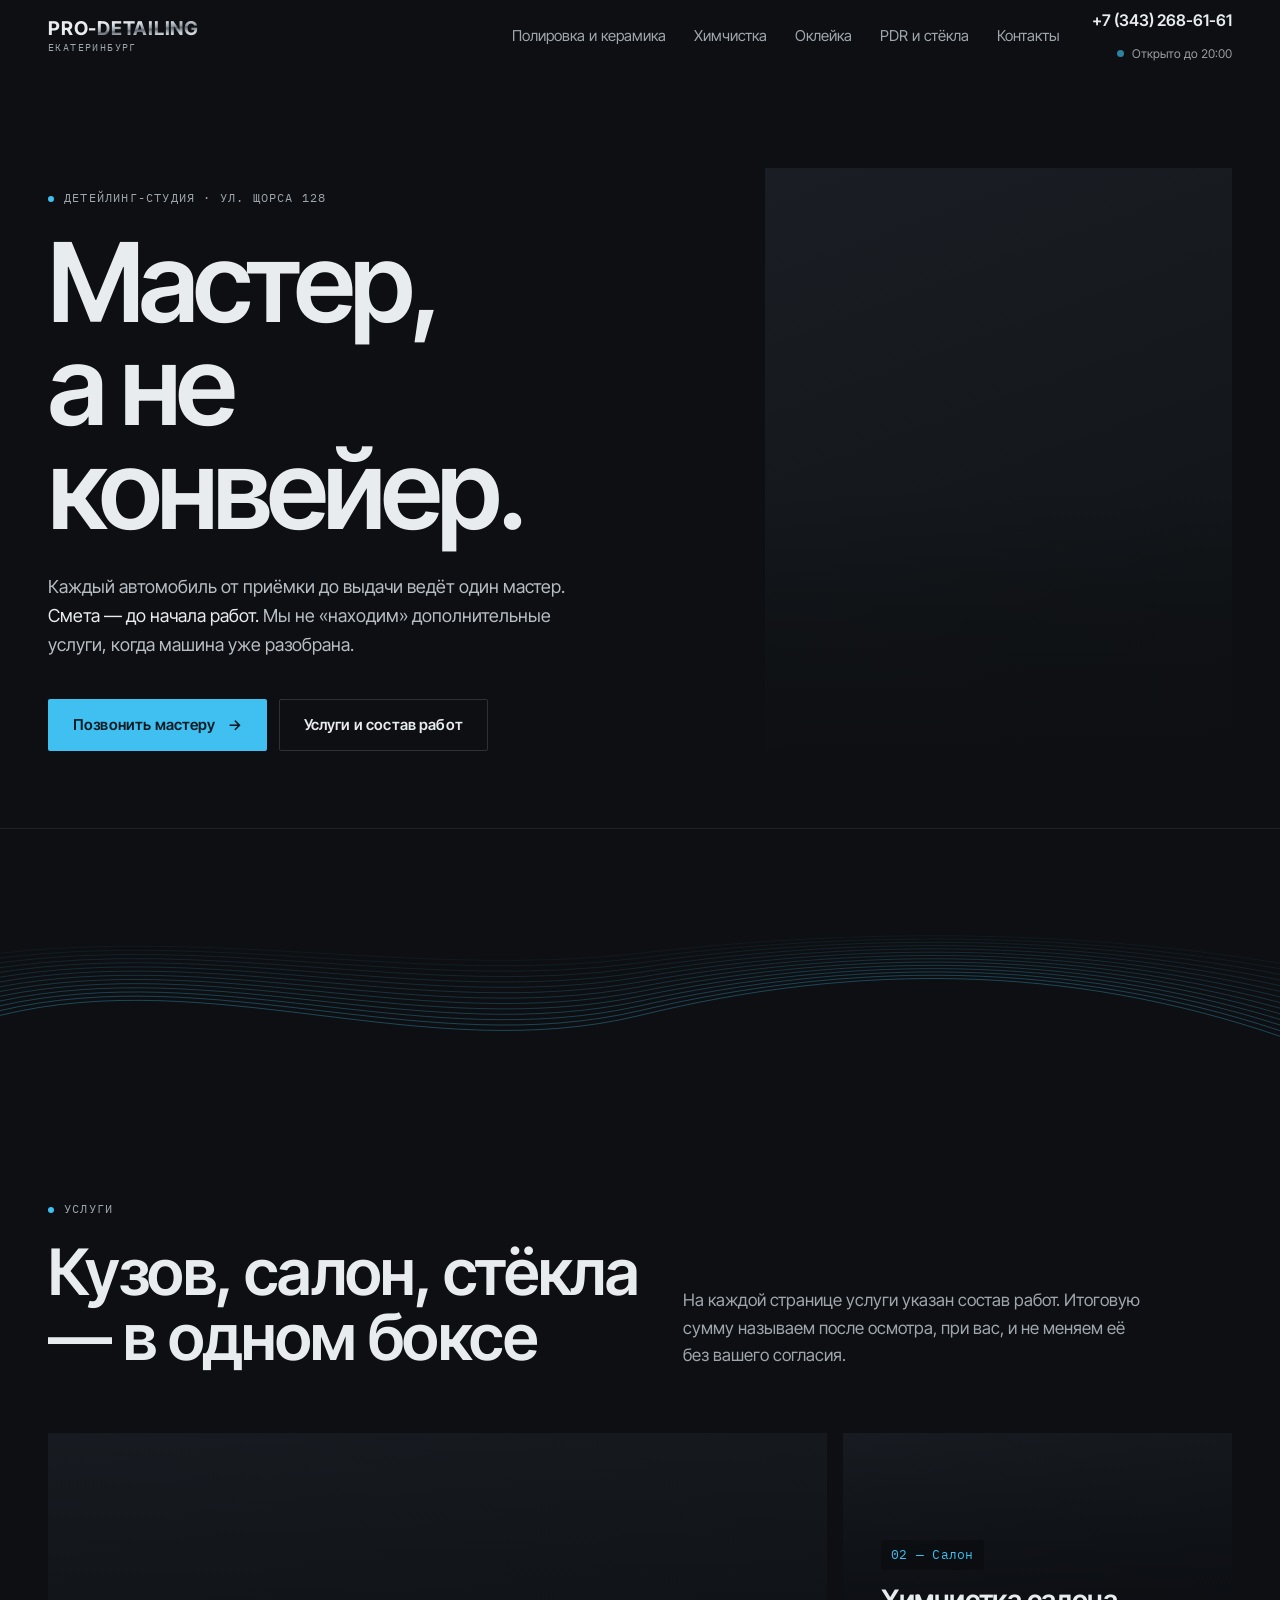
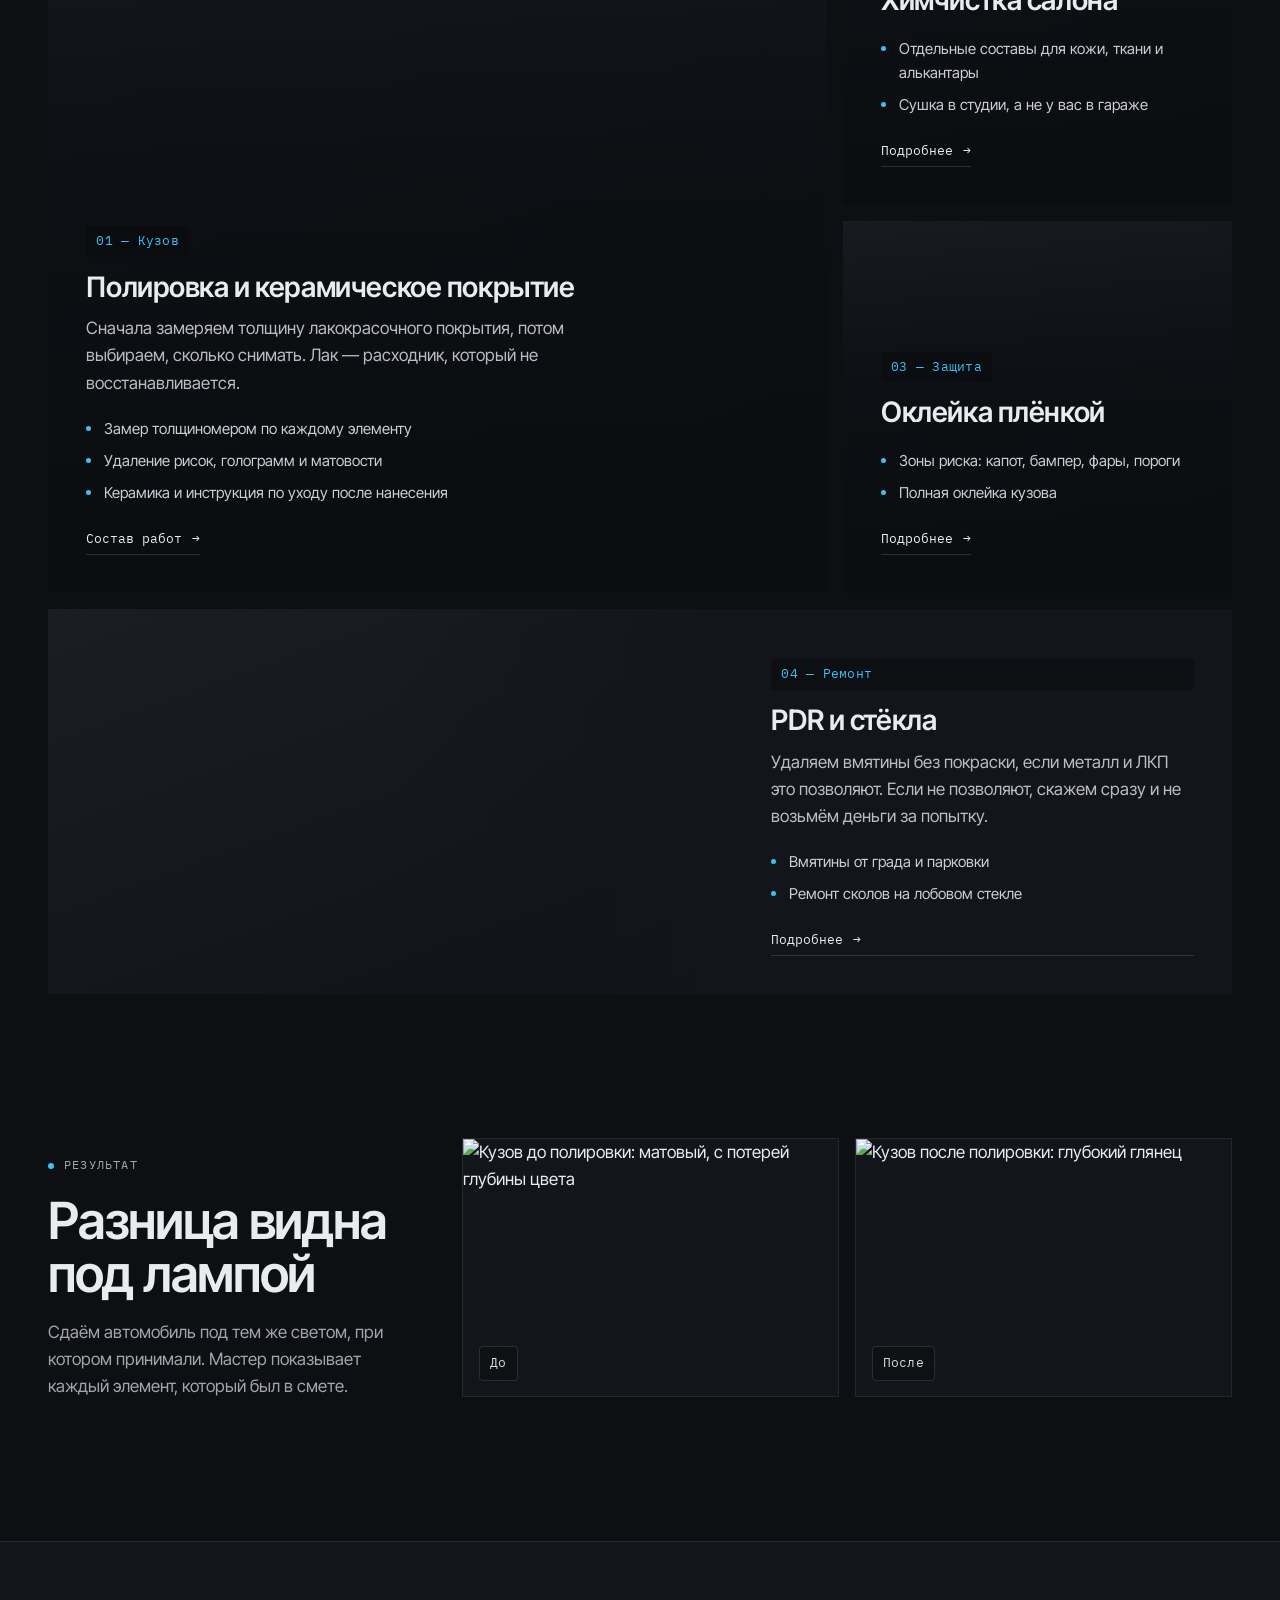
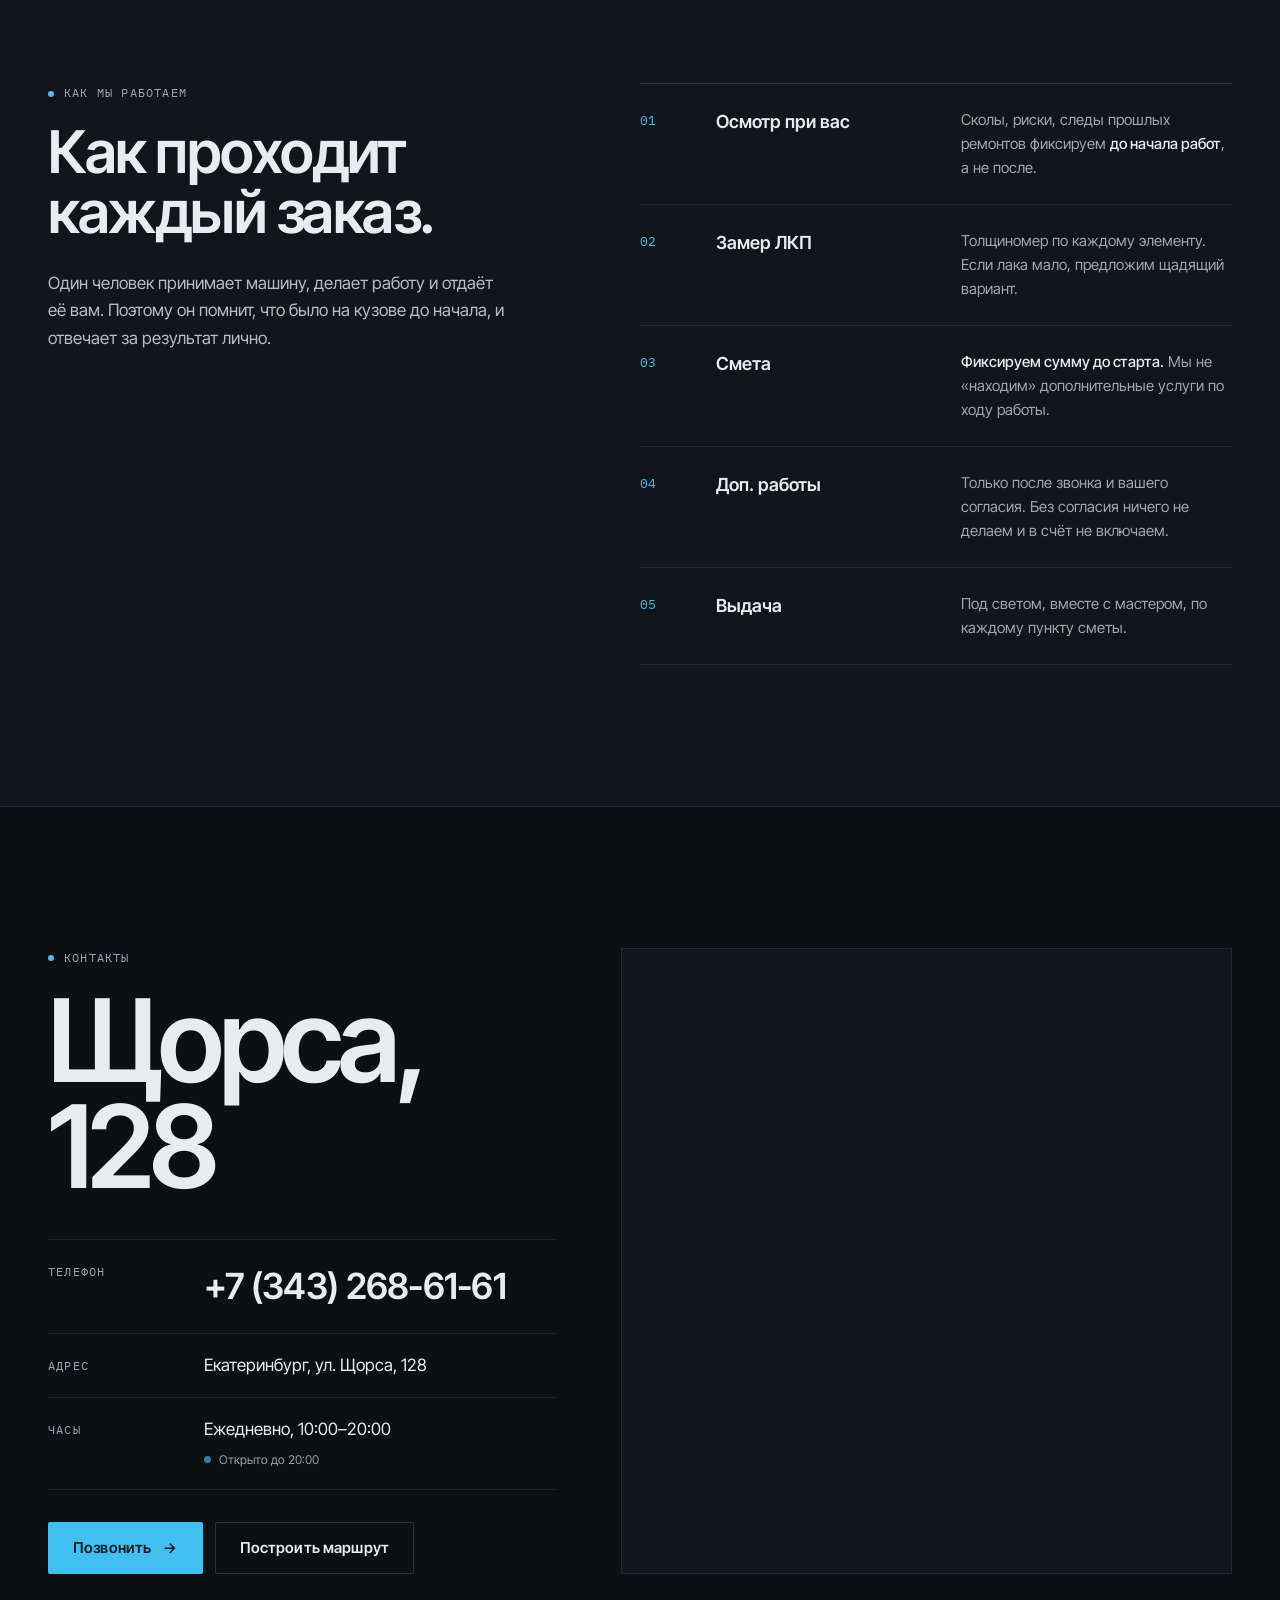
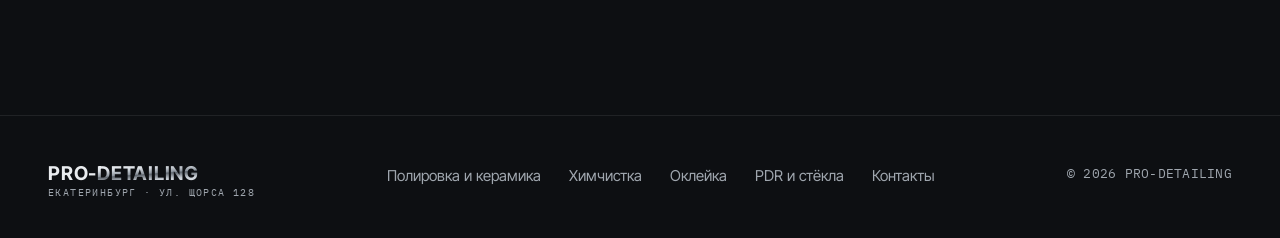
==== index.html @ 11ae268d "UI/UX: hero без дублей, сетка 7/5, читаемость карточек услуг, До/После с отступом, карта в темной те" ====
<!DOCTYPE html>
<html lang="ru">
<head>
<meta charset="UTF-8">
<meta name="viewport" content="width=device-width, initial-scale=1, viewport-fit=cover">
<title>PRO-DETAILING — детейлинг-студия в Екатеринбурге, ул. Щорса 128</title>
<meta name="description" content="Полировка и керамика, химчистка салона, оклейка плёнкой, PDR и ремонт стёкол. Каждый автомобиль ведёт один мастер. Смета до начала работ. Щорса 128, 10:00–20:00 ежедневно.">
<meta name="theme-color" content="#0D0F12">
<meta property="og:type" content="website">
<meta property="og:title" content="PRO-DETAILING — мастер, а не конвейер">
<meta property="og:description" content="Детейлинг-студия в Екатеринбурге. Смета до начала работ, без «найденных» по ходу доп. услуг.">
<meta property="og:image" content="assets/logo.png">
<link rel="icon" href="assets/logo.png">

<link rel="preconnect" href="https://fonts.googleapis.com">
<link rel="preconnect" href="https://fonts.gstatic.com" crossorigin>
<link href="https://fonts.googleapis.com/css2?family=Inter+Tight:wght@400;500;600;700&family=IBM+Plex+Mono:wght@400;500&display=swap" rel="stylesheet">
<link rel="preconnect" href="https://images.unsplash.com">
<link rel="stylesheet" href="assets/style.css">

<script type="application/ld+json">
{
  "@context": "https://schema.org",
  "@type": ["LocalBusiness", "AutoWash"],
  "name": "PRO-DETAILING",
  "description": "Детейлинг-студия: полировка и керамика, химчистка салона, оклейка плёнкой, PDR и ремонт стёкол.",
  "image": "assets/logo.png",
  "telephone": "+73432686161",
  "address": {
    "@type": "PostalAddress",
    "streetAddress": "ул. Щорса, 128",
    "addressLocality": "Екатеринбург",
    "addressCountry": "RU"
  },
  "openingHoursSpecification": [{
    "@type": "OpeningHoursSpecification",
    "dayOfWeek": ["Monday","Tuesday","Wednesday","Thursday","Friday","Saturday","Sunday"],
    "opens": "10:00",
    "closes": "20:00"
  }],
  "hasOfferCatalog": {
    "@type": "OfferCatalog",
    "name": "Услуги",
    "itemListElement": [
      {"@type": "Offer", "itemOffered": {"@type": "Service", "name": "Полировка и керамическое покрытие"}},
      {"@type": "Offer", "itemOffered": {"@type": "Service", "name": "Химчистка салона"}},
      {"@type": "Offer", "itemOffered": {"@type": "Service", "name": "Оклейка защитной плёнкой"}},
      {"@type": "Offer", "itemOffered": {"@type": "Service", "name": "PDR — удаление вмятин без покраски, ремонт стёкол"}}
    ]
  }
}
</script>

<link rel="stylesheet" href="assets/style.css">
</head>
<body>
<a class="skip" href="#main">Перейти к содержанию</a>

<!-- ===== Шапка ===== -->
<header class="header" id="header">
  <div class="wrap">
    <a href="index.html" class="logo" aria-label="PRO-DETAILING, на главную">
      <b>PRO-<span class="chrome">DETAILING</span></b>
      <small>Екатеринбург</small>
    </a>
    <nav class="nav" aria-label="Основная навигация">
      <a href="keramika.html">Полировка и керамика</a>
      <a href="himchistka.html">Химчистка</a>
      <a href="okleyka.html">Оклейка</a>
      <a href="pdr-stekla.html">PDR и стёкла</a>
      <a href="kontakty.html">Контакты</a>
    </nav>
    <div class="header-meta">
      <a class="header-phone" href="tel:+73432686161">+7 (343) 268-61-61</a>
      <span class="status" data-status><span class="dot" aria-hidden="true"></span><span data-status-text>10:00–20:00 ежедневно</span></span>
    </div>
    <button class="burger" id="burger" aria-label="Открыть меню" aria-expanded="false" aria-controls="mnav">
      <span></span><span></span>
    </button>
  </div>
</header>

<nav class="mnav" id="mnav" aria-label="Мобильная навигация">
  <a href="keramika.html">Полировка и керамика</a>
  <a href="himchistka.html">Химчистка салона</a>
  <a href="okleyka.html">Оклейка плёнкой</a>
  <a href="pdr-stekla.html">PDR и стёкла</a>
  <a href="kontakty.html">Контакты</a>
  <p class="mono">ул. Щорса 128 · 10:00–20:00 ежедневно</p>
</nav>

<main id="main">

  <!-- ===== Hero ===== -->
  <section class="hero" aria-labelledby="hero-title">
    <div class="wrap">
      <div class="hero-grid">
        <div>
          <p class="label reveal"><span class="tick"></span>Детейлинг-студия · ул. Щорса 128</p>
          <h1 id="hero-title" class="reveal" style="margin-top:24px">Мастер,<br>а не конвейер.</h1>
          <p class="hero-lead reveal">
            Каждый автомобиль от приёмки до выдачи ведёт один мастер.
            <em>Смета — до начала работ.</em> Мы не «находим» дополнительные услуги, когда машина уже разобрана.
          </p>
          <div class="hero-cta reveal">
            <a class="btn btn-primary" href="tel:+73432686161">Позвонить мастеру <span class="arr" aria-hidden="true">→</span></a>
            <a class="btn btn-ghost" href="#services">Услуги и состав работ</a>
          </div>
        </div>

        <figure class="hero-photo reveal" style="margin:0" data-img>
          <!-- Замените на собственный кадр из бокса: это сильнее любого стока -->
          <img
            src="https://images.unsplash.com/photo-1503376780353-7e6692767b70?auto=format&fit=crop&w=1400&q=80"
            alt="Спортивный автомобиль с глянцевым кузовом в студийном свете"
            width="1400" height="1750" fetchpriority="high">
        </figure>
      </div>
    </div>

    <!-- Линейный силуэт и волна: отсылка к обложке ВК, без свечения -->
    <div class="lineband" id="lineband" aria-hidden="true">
      <svg class="wave" viewBox="0 0 1440 240" preserveAspectRatio="none" id="wave"></svg>
    </div>
  </section>

  <!-- ===== Услуги ===== -->
  <section class="section" id="services" aria-labelledby="services-title">
    <div class="wrap">
      <div class="section-head">
        <div>
          <p class="label reveal"><span class="tick"></span>Услуги</p>
          <h2 id="services-title" class="reveal" style="margin-top:20px">Кузов, салон, стёкла — в одном боксе</h2>
        </div>
        <p class="reveal">На каждой странице услуги указан состав работ. Итоговую сумму называем после осмотра, при вас, и не меняем её без вашего согласия.</p>
      </div>

      <div class="bento">
        <article class="card card-main reveal">
          <div class="media" data-img>
            <img loading="lazy"
              src="https://images.unsplash.com/photo-1607860108855-64acf2078ed9?auto=format&fit=crop&w=1600&q=80"
              alt="Полировка кузова автомобиля машинкой" width="1600" height="1900">
          </div>
          <div class="card-body">
            <p class="num mono">01 — Кузов</p>
            <h3>Полировка и керамическое покрытие</h3>
            <p>Сначала замеряем толщину лакокрасочного покрытия, потом выбираем, сколько снимать. Лак — расходник, который не восстанавливается.</p>
            <ul class="bullets">
              <li>Замер толщиномером по каждому элементу</li>
              <li>Удаление рисок, голограмм и матовости</li>
              <li>Керамика и инструкция по уходу после нанесения</li>
            </ul>
            <span class="more">Состав работ <span aria-hidden="true">→</span></span>
          </div>
          <a class="card-link" href="keramika.html" aria-label="Полировка и керамическое покрытие — подробнее"></a>
        </article>

        <article class="card reveal">
          <div class="media" data-img>
            <img loading="lazy"
              src="https://images.unsplash.com/photo-1489824904134-891ab64532f1?auto=format&fit=crop&w=1000&q=80"
              alt="Салон автомобиля после химчистки" width="1000" height="800">
          </div>
          <div class="card-body">
            <p class="num mono">02 — Салон</p>
            <h3>Химчистка салона</h3>
            <ul class="bullets">
              <li>Отдельные составы для кожи, ткани и алькантары</li>
              <li>Сушка в студии, а не у вас в гараже</li>
            </ul>
            <span class="more">Подробнее <span aria-hidden="true">→</span></span>
          </div>
          <a class="card-link" href="himchistka.html" aria-label="Химчистка салона — подробнее"></a>
        </article>

        <article class="card reveal">
          <div class="media" data-img>
            <img loading="lazy"
              src="https://images.unsplash.com/photo-1542362567-b07e54358753?auto=format&fit=crop&w=1000&q=80"
              alt="Тёмный автомобиль с защитной плёнкой на кузове" width="1000" height="800">
          </div>
          <div class="card-body">
            <p class="num mono">03 — Защита</p>
            <h3>Оклейка плёнкой</h3>
            <ul class="bullets">
              <li>Зоны риска: капот, бампер, фары, пороги</li>
              <li>Полная оклейка кузова</li>
            </ul>
            <span class="more">Подробнее <span aria-hidden="true">→</span></span>
          </div>
          <a class="card-link" href="okleyka.html" aria-label="Оклейка плёнкой — подробнее"></a>
        </article>

        <article class="card card-wide reveal">
          <div class="media" data-img>
            <img loading="lazy"
              src="https://images.unsplash.com/photo-1492144534655-ae79c964c9d7?auto=format&fit=crop&w=1600&q=80"
              alt="Передняя часть автомобиля с лобовым стеклом" width="1600" height="900">
          </div>
          <div class="card-body">
            <p class="num mono">04 — Ремонт</p>
            <h3>PDR и стёкла</h3>
            <p>Удаляем вмятины без покраски, если металл и ЛКП это позволяют. Если не позволяют, скажем сразу и не возьмём деньги за попытку.</p>
            <ul class="bullets">
              <li>Вмятины от града и парковки</li>
              <li>Ремонт сколов на лобовом стекле</li>
            </ul>
            <span class="more">Подробнее <span aria-hidden="true">→</span></span>
          </div>
          <a class="card-link" href="pdr-stekla.html" aria-label="PDR и ремонт стёкол — подробнее"></a>
        </article>
      </div>
    </div>
  </section>

  <!-- ===== До / После ===== -->
  <section class="section" style="padding-top:0" aria-labelledby="ba-title">
    <div class="wrap ba-wrap">
      <div>
        <p class="label reveal"><span class="tick"></span>Результат</p>
        <h2 id="ba-title" class="reveal" style="margin-top:20px;font-size:clamp(32px,4vw,52px)">Разница видна под лампой</h2>
        <p class="reveal">Сдаём автомобиль под тем же светом, при котором принимали. Мастер показывает каждый элемент, который был в смете.</p>
      </div>

      <!-- Замените на реальную пару «до/после» из вашей работы: один ракурс, один свет -->
      <div class="ba reveal" id="ba">
        <figure class="ba-shot" data-img>
          <img loading="lazy"
            src="https://images.unsplash.com/photo-1518987048-93e29699e79a?auto=format&fit=crop&w=1800&q=80"
            alt="Кузов до полировки: матовый, с потерей глубины цвета" width="1800" height="1125">
          <figcaption class="mono">До</figcaption>
        </figure>
        <figure class="ba-shot" data-img>
          <img loading="lazy"
            src="https://images.unsplash.com/photo-1552519507-da3b142c6e3d?auto=format&fit=crop&w=1800&q=80"
            alt="Кузов после полировки: глубокий глянец" width="1800" height="1125">
          <figcaption class="mono">После</figcaption>
        </figure>
      </div>
    </div>
  </section>

  <!-- ===== Лист приёмки ===== -->
  <section class="section protocol" aria-labelledby="protocol-title">
    <div class="wrap protocol-grid">
      <div>
        <p class="label reveal"><span class="tick"></span>Как мы работаем</p>
        <h2 id="protocol-title" class="reveal" style="margin-top:20px">Как проходит каждый заказ.</h2>
        <p class="lead reveal">Один человек принимает машину, делает работу и отдаёт её вам. Поэтому он помнит, что было на кузове до начала, и отвечает за результат лично.</p>
      </div>

      <dl class="sheet reveal">
        <div class="sheet-row">
          <span class="step mono">01</span>
          <dt>Осмотр при вас</dt>
          <dd>Сколы, риски, следы прошлых ремонтов фиксируем <b>до начала работ</b>, а не после.</dd>
        </div>
        <div class="sheet-row">
          <span class="step mono">02</span>
          <dt>Замер ЛКП</dt>
          <dd>Толщиномер по каждому элементу. Если лака мало, предложим щадящий вариант.</dd>
        </div>
        <div class="sheet-row">
          <span class="step mono">03</span>
          <dt>Смета</dt>
          <dd><b>Фиксируем сумму до старта.</b> Мы не «находим» дополнительные услуги по ходу работы.</dd>
        </div>
        <div class="sheet-row">
          <span class="step mono">04</span>
          <dt>Доп. работы</dt>
          <dd>Только после звонка и вашего согласия. Без согласия ничего не делаем и в счёт не включаем.</dd>
        </div>
        <div class="sheet-row">
          <span class="step mono">05</span>
          <dt>Выдача</dt>
          <dd>Под светом, вместе с мастером, по каждому пункту сметы.</dd>
        </div>
      </dl>
    </div>
  </section>

  <!-- ===== Контакты ===== -->
  <section class="section contacts" id="contacts" aria-labelledby="contacts-title">
    <div class="wrap contacts-grid">
      <div>
        <p class="label reveal"><span class="tick"></span>Контакты</p>
        <h2 id="contacts-title" class="reveal" style="margin-top:20px">Щорса,<br>128</h2>

        <div class="c-list reveal">
          <div class="c-row">
            <span class="label">Телефон</span>
            <a class="c-phone" href="tel:+73432686161">+7 (343) 268-61-61</a>
          </div>
          <div class="c-row">
            <span class="label">Адрес</span>
            <span>Екатеринбург, ул. Щорса, 128</span>
          </div>
          <div class="c-row">
            <span class="label">Часы</span>
            <span>Ежедневно, 10:00–20:00<br>
              <span class="status" data-status style="margin-top:6px"><span class="dot" aria-hidden="true"></span><span data-status-text>—</span></span>
            </span>
          </div>
        </div>

        <div class="c-cta reveal">
          <a class="btn btn-primary" href="tel:+73432686161">Позвонить <span class="arr" aria-hidden="true">→</span></a>
          <a class="btn btn-ghost" target="_blank" rel="noopener"
             href="https://yandex.ru/maps/?text=%D0%95%D0%BA%D0%B0%D1%82%D0%B5%D1%80%D0%B8%D0%BD%D0%B1%D1%83%D1%80%D0%B3%2C%20%D1%83%D0%BB%D0%B8%D1%86%D0%B0%20%D0%A9%D0%BE%D1%80%D1%81%D0%B0%2C%20128">
             Построить маршрут</a>
        </div>
      </div>

      <div class="map reveal">
        <iframe
          title="PRO-DETAILING на карте: Екатеринбург, ул. Щорса, 128"
          loading="lazy"
          src="https://yandex.ru/map-widget/v1/?text=%D0%95%D0%BA%D0%B0%D1%82%D0%B5%D1%80%D0%B8%D0%BD%D0%B1%D1%83%D1%80%D0%B3%2C%20%D1%83%D0%BB%D0%B8%D1%86%D0%B0%20%D0%A9%D0%BE%D1%80%D1%81%D0%B0%2C%20128&z=16"></iframe>
      </div>
    </div>
  </section>
</main>

<!-- ===== Футер ===== -->
<footer class="footer">
  <div class="wrap">
    <a href="index.html" class="logo" aria-label="PRO-DETAILING, на главную">
      <b>PRO-<span class="chrome">DETAILING</span></b>
      <small>Екатеринбург · ул. Щорса 128</small>
    </a>
    <nav aria-label="Навигация в подвале">
      <a href="keramika.html">Полировка и керамика</a>
      <a href="himchistka.html">Химчистка</a>
      <a href="okleyka.html">Оклейка</a>
      <a href="pdr-stekla.html">PDR и стёкла</a>
      <a href="kontakty.html">Контакты</a>
    </nav>
    <p class="mono">© <span id="year">2026</span> PRO-DETAILING</p>
  </div>
</footer>

<!-- ===== Липкая мобильная панель ===== -->
<div class="mbar" role="region" aria-label="Быстрая связь">
  <span class="status" data-status><span class="dot" aria-hidden="true"></span><span data-status-text>10:00–20:00</span></span>
  <a class="btn btn-primary" href="tel:+73432686161">Позвонить</a>
  <a class="btn btn-ghost" target="_blank" rel="noopener"
     href="https://yandex.ru/maps/?text=%D0%95%D0%BA%D0%B0%D1%82%D0%B5%D1%80%D0%B8%D0%BD%D0%B1%D1%83%D1%80%D0%B3%2C%20%D1%83%D0%BB%D0%B8%D1%86%D0%B0%20%D0%A9%D0%BE%D1%80%D1%81%D0%B0%2C%20128">Маршрут</a>
</div>

<script>
(function () {
  'use strict';

  /* ---- Статус Открыто/Закрыто по времени Екатеринбурга ---- */
  var OPEN = 10 * 60, CLOSE = 20 * 60;
  function ekbMinutes() {
    var parts = new Intl.DateTimeFormat('ru-RU', {
      timeZone: 'Asia/Yekaterinburg', hour: '2-digit', minute: '2-digit', hour12: false
    }).formatToParts(new Date());
    var h = 0, m = 0;
    parts.forEach(function (p) {
      if (p.type === 'hour') h = parseInt(p.value, 10) % 24;
      if (p.type === 'minute') m = parseInt(p.value, 10);
    });
    return h * 60 + m;
  }
  function updateStatus() {
    var now = ekbMinutes();
    var open = now >= OPEN && now < CLOSE;
    var text;
    if (open) {
      text = (CLOSE - now <= 60) ? 'Открыто · закрываемся в 20:00' : 'Открыто до 20:00';
    } else {
      text = now < OPEN ? 'Закрыто · откроемся сегодня в 10:00' : 'Закрыто · откроемся завтра в 10:00';
    }
    document.querySelectorAll('[data-status]').forEach(function (el) {
      el.classList.toggle('is-open', open);
      var t = el.querySelector('[data-status-text]');
      if (t) t.textContent = text;
    });
  }
  updateStatus();
  setInterval(updateStatus, 60000);

  /* ---- Шапка при скролле ---- */
  var header = document.getElementById('header');
  function onScroll() { header.classList.toggle('is-scrolled', window.scrollY > 8); }
  onScroll();
  window.addEventListener('scroll', onScroll, { passive: true });

  /* ---- Мобильное меню ---- */
  var burger = document.getElementById('burger');
  var mnav = document.getElementById('mnav');
  function setMenu(open) {
    burger.setAttribute('aria-expanded', String(open));
    burger.setAttribute('aria-label', open ? 'Закрыть меню' : 'Открыть меню');
    mnav.classList.toggle('is-open', open);
    document.body.style.overflow = open ? 'hidden' : '';
  }
  burger.addEventListener('click', function () {
    setMenu(burger.getAttribute('aria-expanded') !== 'true');
  });
  mnav.addEventListener('click', function (e) { if (e.target.tagName === 'A') setMenu(false); });
  document.addEventListener('keydown', function (e) {
    if (e.key === 'Escape' && mnav.classList.contains('is-open')) { setMenu(false); burger.focus(); }
  });

  /* ---- Фолбэк битых фото: без иконки «сломанной картинки» ---- */
  document.querySelectorAll('[data-img] img').forEach(function (img) {
    var box = img.closest('[data-img]');
    function broken() { box.classList.add('is-broken'); }
    if (img.complete && img.naturalWidth === 0) broken();
    img.addEventListener('error', broken);
  });

  /* ---- Волна из тонких линий ---- */
  var wave = document.getElementById('wave');
  var NS = 'http://www.w3.org/2000/svg';
  for (var i = 0; i < 14; i++) {
    var y = 130 + i * 5;
    var a = 26 + i * 2.2;
    var d = 'M0 ' + y +
      ' C 240 ' + (y - a) + ', 480 ' + (y + a) + ', 720 ' + y +
      ' S 1200 ' + (y - a) + ', 1440 ' + (y + a * 0.4);
    var p = document.createElementNS(NS, 'path');
    p.setAttribute('d', d);
    p.setAttribute('opacity', (0.06 + (i / 14) * 0.28).toFixed(2));
    wave.appendChild(p);
  }

  /* ---- Появление блоков ---- */
  var targets = document.querySelectorAll('.reveal, .lineband, .hero-photo');
  if ('IntersectionObserver' in window) {
    var io = new IntersectionObserver(function (entries) {
      entries.forEach(function (en) {
        if (en.isIntersecting) { en.target.classList.add('is-in'); io.unobserve(en.target); }
      });
    }, { rootMargin: '0px 0px -8% 0px', threshold: 0.08 });
    targets.forEach(function (el) { io.observe(el); });
  } else {
    targets.forEach(function (el) { el.classList.add('is-in'); });
  }

  /* ---- Год ---- */
  document.getElementById('year').textContent = new Date().getFullYear();
})();
</script>
</body>
</html>
---- assets/style.css ----
/* ===== Токены ===== */
:root{
  --bg:#0D0F12;
  --bg-2:#12151A;
  --bg-3:#181C22;
  --line:rgba(255,255,255,.08);
  --line-2:rgba(255,255,255,.14);
  --text:#E9ECEF;
  --muted:#9FA6AE;
   --cyan:#3FC0F0;
  --cyan-ink:#0A1A22;
  /* Хром: только логотип и крупные заголовки */
  --chrome:linear-gradient(176deg,#FFFFFF 0%,#D9DEE4 30%,#8E969F 49%,#5E656D 53%,#C9CFD6 72%,#F2F4F6 100%);
  --sans:"Inter Tight",system-ui,-apple-system,"Segoe UI",Roboto,sans-serif;
  --mono:"IBM Plex Mono",ui-monospace,SFMono-Regular,Menlo,monospace;
  --ease:cubic-bezier(.2,.7,.1,1);
  --wrap:1280px;
  --pad:clamp(20px,4vw,48px);
  --header-h:72px;
}

*,*::before,*::after{box-sizing:border-box}
html{scroll-behavior:smooth;-webkit-text-size-adjust:100%}
body{
  margin:0;background:var(--bg);color:var(--text);
  font:400 17px/1.6 var(--sans);
  -webkit-font-smoothing:antialiased;text-rendering:optimizeLegibility;
}
img{display:block;max-width:100%;height:auto}
a{color:inherit;text-decoration:none}
button{font:inherit;color:inherit}
:focus-visible{outline:2px solid var(--cyan);outline-offset:3px;border-radius:2px}

.skip{position:absolute;left:-9999px;top:8px;z-index:200;background:var(--cyan);color:var(--cyan-ink);padding:10px 14px;font-weight:600}
.skip:focus{left:8px}

.wrap{max-width:var(--wrap);margin:0 auto;padding:0 var(--pad)}
.mono{font-family:var(--mono);font-size:13px;letter-spacing:.02em}
.label{font-family:var(--mono);font-size:12px;letter-spacing:.1em;text-transform:uppercase;color:var(--muted)}
.label .tick{display:inline-block;width:6px;height:6px;border-radius:50%;background:var(--cyan);vertical-align:middle;margin-right:10px}

.chrome{
  background:var(--chrome);
  -webkit-background-clip:text;background-clip:text;
  color:transparent;
}

h1,h2,h3{margin:0;font-weight:600;letter-spacing:-.025em;line-height:1.02}
h2{font-size:clamp(34px,5vw,64px)}
h3{font-size:clamp(22px,2.2vw,30px);letter-spacing:-.015em;line-height:1.15}
p{margin:0}

/* ===== Кнопки ===== */
.btn{
  display:inline-flex;align-items:center;gap:12px;
  height:52px;padding:0 24px;border-radius:2px;
  font-weight:600;font-size:15px;letter-spacing:.01em;
  border:1px solid transparent;cursor:pointer;
  transition:background-color .25s var(--ease),border-color .25s var(--ease),color .25s var(--ease);
}
.btn-primary{background:var(--cyan);color:var(--cyan-ink)}
.btn-primary:hover{background:#4DBDEB}
.btn-ghost{border-color:var(--line-2);color:var(--text)}
.btn-ghost:hover{border-color:var(--text)}
.btn .arr{transition:transform .25s var(--ease)}
.btn:hover .arr{transform:translateX(4px)}

/* ===== Статус ===== */
.status{display:inline-flex;align-items:center;gap:8px;font-size:12px;color:var(--text);opacity:.65;font-variant-numeric:tabular-nums;white-space:nowrap}
.status .dot{width:7px;height:7px;border-radius:50%;background:#5A6068}
.status.is-open .dot{background:var(--cyan)}
.status.is-open{color:var(--text)}

/* ===== Шапка ===== */
.header{
  position:fixed;inset:0 0 auto 0;z-index:100;height:var(--header-h);
  transition:background-color .3s var(--ease),border-color .3s var(--ease);
  border-bottom:1px solid transparent;
}
.header.is-scrolled{background:rgba(13,15,18,.86);backdrop-filter:blur(14px);-webkit-backdrop-filter:blur(14px);border-color:var(--line)}
.header .wrap{height:100%;display:flex;align-items:center;gap:32px}
.logo{display:flex;flex-direction:column;line-height:1}
.logo b{font-weight:700;font-size:19px;letter-spacing:.04em}
.logo b span{font-weight:700}
.logo small{font-family:var(--mono);font-size:10px;letter-spacing:.14em;text-transform:uppercase;color:var(--muted);margin-top:5px}
.nav{display:flex;gap:28px;margin-left:auto}
.nav a{font-size:15px;color:var(--muted);transition:color .2s}
.nav a:hover,.nav a[aria-current="page"]{color:var(--text)}
.header-phone{font-weight:600;font-size:16px;white-space:nowrap}
.header-meta{display:flex;flex-direction:column;align-items:flex-end;gap:10px}
.burger{display:none;margin-left:auto;width:44px;height:44px;border:1px solid var(--line-2);background:none;border-radius:2px;cursor:pointer;position:relative}
.burger span{position:absolute;left:12px;right:12px;height:1px;background:var(--text);transition:transform .3s var(--ease),opacity .2s}
.burger span:nth-child(1){top:17px}
.burger span:nth-child(2){top:26px}
.burger[aria-expanded="true"] span:nth-child(1){transform:translateY(4.5px) rotate(45deg)}
.burger[aria-expanded="true"] span:nth-child(2){transform:translateY(-4.5px) rotate(-45deg)}

.mnav{
  position:fixed;inset:var(--header-h) 0 0 0;z-index:99;background:var(--bg);
  padding:32px var(--pad);display:flex;flex-direction:column;gap:6px;
  opacity:0;visibility:hidden;transition:opacity .3s var(--ease),visibility .3s;
}
.mnav.is-open{opacity:1;visibility:visible}
.mnav a{font-size:30px;font-weight:600;letter-spacing:-.02em;padding:10px 0;border-bottom:1px solid var(--line)}
.mnav .mono{margin-top:24px;color:var(--muted)}

/* ===== Hero ===== */
.hero{position:relative;padding:calc(var(--header-h) + clamp(40px,8vw,96px)) 0 0;overflow:hidden}
.hero-grid{display:grid;grid-template-columns:7fr 5fr;gap:clamp(32px,5vw,72px);align-items:end}
.hero h1{font-size:clamp(52px,8.6vw,128px);line-height:.94;letter-spacing:-.045em}
.hero-lead{margin-top:32px;max-width:520px;font-size:clamp(17px,1.4vw,19px);color:#B7BDC4}
.hero-lead em{font-style:normal;color:var(--text)}
.hero-cta{display:flex;flex-wrap:wrap;gap:12px;margin-top:40px}

.hero-photo{position:relative;aspect-ratio:4/5;max-height:640px;background:var(--bg-2);overflow:hidden}
.hero-photo img{width:100%;height:100%;object-fit:cover;transform:scale(1.04);transition:transform 1.6s var(--ease)}
.hero-photo.is-in img{transform:scale(1)}
.hero-photo::after{content:"";position:absolute;inset:0;background:linear-gradient(to top,rgba(13,15,18,.9) 0%,rgba(13,15,18,.55) 20%,rgba(13,15,18,0) 45%)}
.hero-photo figcaption{position:absolute;left:20px;bottom:18px;z-index:2;color:#C9CED4}

/* Линейный силуэт + волна (из обложки ВК) */
.lineband{position:relative;margin-top:clamp(40px,6vw,80px);height:clamp(140px,18vw,240px);border-top:1px solid var(--line)}
.lineband svg{position:absolute;inset:0;width:100%;height:100%}
.lineband .wave path{fill:none;stroke:var(--cyan);stroke-width:1;vector-effect:non-scaling-stroke}

/* ===== Секции ===== */
.section{padding:clamp(80px,11vw,160px) 0}
.section-head{display:grid;grid-template-columns:1.1fr 1fr;gap:32px;align-items:end;margin-bottom:clamp(40px,5vw,64px)}
.section-head p{color:var(--muted);max-width:460px;justify-self:start}

/* ===== Bento услуг ===== */
.bento{display:grid;grid-template-columns:2fr 1fr;grid-template-rows:auto auto;gap:16px}
.card{position:relative;display:flex;flex-direction:column;justify-content:flex-end;min-height:340px;background:var(--bg-2);overflow:hidden;isolation:isolate}
.card-main{grid-row:span 2;min-height:clamp(520px,60vw,760px)}
.card-wide{grid-column:1 / -1;min-height:360px;flex-direction:row;align-items:stretch}
.card .media{position:absolute;inset:0;z-index:-1}
.card .media img{width:100%;height:100%;object-fit:cover;transition:transform 1.2s var(--ease)}
.card:hover .media img{transform:scale(1.035)}
.card .media::after{content:"";position:absolute;inset:0;background:linear-gradient(to top,rgba(10,12,16,.96) 0%,rgba(10,12,16,.75) 55%,rgba(10,12,16,.15) 100%)}
.card-body{padding:clamp(24px,3vw,40px)}
.card .num{display:inline-block;color:var(--cyan);margin-bottom:14px;padding:5px 10px;border-radius:4px;background:rgba(10,12,16,.55);backdrop-filter:blur(6px)}
.card p{color:#B7BDC4;margin-top:12px;max-width:520px}
.bullets{list-style:none;margin:20px 0 0;padding:0;display:grid;gap:8px}
.bullets li{position:relative;padding-left:18px;font-size:15px;color:#C9CED4}
.bullets li::before{content:"";position:absolute;left:0;top:.62em;width:5px;height:5px;border-radius:50%;background:var(--cyan)}
.more{display:inline-flex;align-items:center;gap:10px;margin-top:24px;font-family:var(--mono);font-size:13px;color:var(--text);border-bottom:1px solid var(--line-2);padding-bottom:4px;transition:border-color .2s}
.card:hover .more{border-color:var(--cyan)}
.card-link{position:absolute;inset:0;z-index:1}
.card-wide .media{position:relative;inset:auto;flex:1.3;z-index:0}
.card-wide .media::after{background:linear-gradient(90deg,rgba(13,15,18,0) 50%,var(--bg-2) 100%)}
.card-wide .card-body{flex:1;display:flex;flex-direction:column;justify-content:center}

/* Фолбэк для битых фото */
.media.is-broken img,.hero-photo.is-broken img,.ba.is-broken img{opacity:0}
.media.is-broken,.hero-photo.is-broken,.ba.is-broken{background:linear-gradient(160deg,#1A1E24 0%,#0F1215 100%)}

/* ===== До / После ===== */
.ba-wrap{display:grid;grid-template-columns:1fr 2.2fr;gap:clamp(32px,5vw,72px);align-items:center}
.ba-wrap p{color:var(--muted);margin-top:20px;max-width:380px}
.ba{display:grid;grid-template-columns:1fr 1fr;gap:16px}
.ba-shot{position:relative;margin:0;aspect-ratio:16/11;overflow:hidden;background:var(--bg-2);border:1px solid rgba(255,255,255,.08)}
.ba-shot img{display:block;width:100%;height:100%;object-fit:cover}
.ba-shot figcaption{
  position:absolute;left:16px;bottom:16px;padding:6px 10px;border-radius:4px;
  background:rgba(13,15,18,.55);color:#D7DCE2;backdrop-filter:blur(8px);border:1px solid rgba(255,255,255,.12);
}

/* ===== Хлебные крошки ===== */
.crumbs{display:flex;align-items:center;gap:8px;font-family:var(--mono);font-size:12px;color:var(--muted);flex-wrap:wrap}
.crumbs a{color:var(--muted)}
.crumbs a:hover{color:var(--text)}
.crumbs span{color:var(--text)}
.crumbs .sep{opacity:.5}

/* ===== Прайс-лист услуги ===== */
.price-list{margin:0;border-top:1px solid var(--line-2)}
.price-row{display:grid;grid-template-columns:1fr auto;gap:20px;align-items:baseline;padding:22px 0;border-bottom:1px solid var(--line)}
.price-row dt{font-weight:600;font-size:17px}
.price-row dt span{display:block;font-weight:400;font-size:14px;color:var(--muted);margin-top:6px}
.price-row dd{margin:0;font-family:var(--mono);font-size:17px;color:var(--cyan);white-space:nowrap}

/* ===== Лист приёмки ===== */
.protocol{background:var(--bg-2);border-top:1px solid var(--line);border-bottom:1px solid var(--line)}
.protocol-grid{display:grid;grid-template-columns:1fr 1.15fr;gap:clamp(40px,6vw,96px);align-items:start}
.protocol h2{font-size:clamp(36px,4.6vw,60px)}
.protocol .lead{margin-top:28px;color:#B7BDC4;max-width:460px}
.sheet{margin:0;border-top:1px solid var(--line-2)}
.sheet-row{display:grid;grid-template-columns:56px 1fr 1.2fr;gap:20px;padding:24px 0;border-bottom:1px solid var(--line)}
.sheet-row dt{font-weight:600;font-size:18px}
.sheet-row dd{margin:0;color:var(--muted);font-size:15px}
.sheet-row .step{color:var(--cyan);padding-top:3px}
.sheet-row dd b{color:var(--text);font-weight:500}

/* ===== Контакты ===== */
.contacts-grid{display:grid;grid-template-columns:1fr 1.2fr;gap:clamp(32px,5vw,72px);align-items:stretch}
.contacts h2{font-size:clamp(56px,9vw,132px);line-height:.92;letter-spacing:-.045em}
.c-list{margin-top:40px;display:grid;gap:0;border-top:1px solid var(--line)}
.c-row{display:grid;grid-template-columns:140px 1fr;gap:16px;padding:18px 0;border-bottom:1px solid var(--line)}
.c-row .label{padding-top:4px}
.c-phone{font-size:clamp(26px,3vw,36px);font-weight:600;letter-spacing:-.02em}
.c-cta{display:flex;flex-wrap:wrap;gap:12px;margin-top:32px}
.map{position:relative;min-height:440px;background:var(--bg-2);border:1px solid rgba(255,255,255,.08);overflow:hidden}
.map iframe{position:absolute;inset:0;width:100%;height:100%;border:0;filter:invert(90%) hue-rotate(180deg) brightness(95%) contrast(90%)}

/* ===== Футер ===== */
.footer{border-top:1px solid var(--line);padding:48px 0 40px}
.footer .wrap{display:flex;flex-wrap:wrap;gap:24px 48px;align-items:flex-start;justify-content:space-between}
.footer nav{display:flex;flex-wrap:wrap;gap:12px 28px}
.footer nav a{color:var(--muted);font-size:15px}
.footer nav a:hover{color:var(--text)}
.footer .mono{color:var(--muted)}

/* ===== Липкая мобильная панель ===== */
.mbar{display:none}

/* ===== Появление ===== */
.reveal{opacity:0;transform:translateY(24px);transition:opacity .9s var(--ease),transform .9s var(--ease)}
.reveal.is-in{opacity:1;transform:none}

/* ===== Адаптив ===== */
@media (max-width:1080px){
  .nav,.header-meta{display:none}
  .burger{display:block}
  .hero-grid{grid-template-columns:1fr}
  .hero-photo{aspect-ratio:16/11;max-height:none}
  .section-head{grid-template-columns:1fr}
  .section-head p{justify-self:start}
  .protocol-grid,.contacts-grid,.ba-wrap{grid-template-columns:1fr}
}
@media (max-width:760px){
  body{padding-bottom:calc(68px + env(safe-area-inset-bottom))}
  .bento{grid-template-columns:1fr}
  .card-main{grid-row:auto;min-height:520px}
  .card-wide{flex-direction:column}
  .card-wide .media{position:absolute;inset:0;z-index:-1}
  .card-wide .media::after{background:linear-gradient(180deg,rgba(13,15,18,.05) 20%,rgba(13,15,18,.92) 100%)}
  .card-wide .card-body{justify-content:flex-end;min-height:420px}
  .sheet-row{grid-template-columns:40px 1fr}
  .sheet-row dd{grid-column:2}
  .c-row{grid-template-columns:1fr;gap:4px}
  .ba{aspect-ratio:4/3}
  .mbar{
    display:grid;grid-template-columns:1fr 1fr;gap:8px;
    position:fixed;left:0;right:0;bottom:0;z-index:100;
    padding:8px 12px calc(8px + env(safe-area-inset-bottom));
    background:rgba(13,15,18,.94);backdrop-filter:blur(14px);-webkit-backdrop-filter:blur(14px);
    border-top:1px solid var(--line)
  }
  .mbar .btn{height:50px;justify-content:center;padding:0 12px}
  .mbar .status{grid-column:1 / -1;justify-content:center;padding-bottom:2px}
}
@media (prefers-reduced-motion:reduce){
  html{scroll-behavior:auto}
  *,*::before,*::after{animation:none!important;transition:none!important}
  .reveal{opacity:1;transform:none}
  .draw{stroke-dashoffset:0}
}
---- assets/style.css ----
/* ===== Токены ===== */
:root{
  --bg:#0D0F12;
  --bg-2:#12151A;
  --bg-3:#181C22;
  --line:rgba(255,255,255,.08);
  --line-2:rgba(255,255,255,.14);
  --text:#E9ECEF;
  --muted:#9FA6AE;
   --cyan:#3FC0F0;
  --cyan-ink:#0A1A22;
  /* Хром: только логотип и крупные заголовки */
  --chrome:linear-gradient(176deg,#FFFFFF 0%,#D9DEE4 30%,#8E969F 49%,#5E656D 53%,#C9CFD6 72%,#F2F4F6 100%);
  --sans:"Inter Tight",system-ui,-apple-system,"Segoe UI",Roboto,sans-serif;
  --mono:"IBM Plex Mono",ui-monospace,SFMono-Regular,Menlo,monospace;
  --ease:cubic-bezier(.2,.7,.1,1);
  --wrap:1280px;
  --pad:clamp(20px,4vw,48px);
  --header-h:72px;
}

*,*::before,*::after{box-sizing:border-box}
html{scroll-behavior:smooth;-webkit-text-size-adjust:100%}
body{
  margin:0;background:var(--bg);color:var(--text);
  font:400 17px/1.6 var(--sans);
  -webkit-font-smoothing:antialiased;text-rendering:optimizeLegibility;
}
img{display:block;max-width:100%;height:auto}
a{color:inherit;text-decoration:none}
button{font:inherit;color:inherit}
:focus-visible{outline:2px solid var(--cyan);outline-offset:3px;border-radius:2px}

.skip{position:absolute;left:-9999px;top:8px;z-index:200;background:var(--cyan);color:var(--cyan-ink);padding:10px 14px;font-weight:600}
.skip:focus{left:8px}

.wrap{max-width:var(--wrap);margin:0 auto;padding:0 var(--pad)}
.mono{font-family:var(--mono);font-size:13px;letter-spacing:.02em}
.label{font-family:var(--mono);font-size:12px;letter-spacing:.1em;text-transform:uppercase;color:var(--muted)}
.label .tick{display:inline-block;width:6px;height:6px;border-radius:50%;background:var(--cyan);vertical-align:middle;margin-right:10px}

.chrome{
  background:var(--chrome);
  -webkit-background-clip:text;background-clip:text;
  color:transparent;
}

h1,h2,h3{margin:0;font-weight:600;letter-spacing:-.025em;line-height:1.02}
h2{font-size:clamp(34px,5vw,64px)}
h3{font-size:clamp(22px,2.2vw,30px);letter-spacing:-.015em;line-height:1.15}
p{margin:0}

/* ===== Кнопки ===== */
.btn{
  display:inline-flex;align-items:center;gap:12px;
  height:52px;padding:0 24px;border-radius:2px;
  font-weight:600;font-size:15px;letter-spacing:.01em;
  border:1px solid transparent;cursor:pointer;
  transition:background-color .25s var(--ease),border-color .25s var(--ease),color .25s var(--ease);
}
.btn-primary{background:var(--cyan);color:var(--cyan-ink)}
.btn-primary:hover{background:#4DBDEB}
.btn-ghost{border-color:var(--line-2);color:var(--text)}
.btn-ghost:hover{border-color:var(--text)}
.btn .arr{transition:transform .25s var(--ease)}
.btn:hover .arr{transform:translateX(4px)}

/* ===== Статус ===== */
.status{display:inline-flex;align-items:center;gap:8px;font-size:12px;color:var(--text);opacity:.65;font-variant-numeric:tabular-nums;white-space:nowrap}
.status .dot{width:7px;height:7px;border-radius:50%;background:#5A6068}
.status.is-open .dot{background:var(--cyan)}
.status.is-open{color:var(--text)}

/* ===== Шапка ===== */
.header{
  position:fixed;inset:0 0 auto 0;z-index:100;height:var(--header-h);
  transition:background-color .3s var(--ease),border-color .3s var(--ease);
  border-bottom:1px solid transparent;
}
.header.is-scrolled{background:rgba(13,15,18,.86);backdrop-filter:blur(14px);-webkit-backdrop-filter:blur(14px);border-color:var(--line)}
.header .wrap{height:100%;display:flex;align-items:center;gap:32px}
.logo{display:flex;flex-direction:column;line-height:1}
.logo b{font-weight:700;font-size:19px;letter-spacing:.04em}
.logo b span{font-weight:700}
.logo small{font-family:var(--mono);font-size:10px;letter-spacing:.14em;text-transform:uppercase;color:var(--muted);margin-top:5px}
.nav{display:flex;gap:28px;margin-left:auto}
.nav a{font-size:15px;color:var(--muted);transition:color .2s}
.nav a:hover,.nav a[aria-current="page"]{color:var(--text)}
.header-phone{font-weight:600;font-size:16px;white-space:nowrap}
.header-meta{display:flex;flex-direction:column;align-items:flex-end;gap:10px}
.burger{display:none;margin-left:auto;width:44px;height:44px;border:1px solid var(--line-2);background:none;border-radius:2px;cursor:pointer;position:relative}
.burger span{position:absolute;left:12px;right:12px;height:1px;background:var(--text);transition:transform .3s var(--ease),opacity .2s}
.burger span:nth-child(1){top:17px}
.burger span:nth-child(2){top:26px}
.burger[aria-expanded="true"] span:nth-child(1){transform:translateY(4.5px) rotate(45deg)}
.burger[aria-expanded="true"] span:nth-child(2){transform:translateY(-4.5px) rotate(-45deg)}

.mnav{
  position:fixed;inset:var(--header-h) 0 0 0;z-index:99;background:var(--bg);
  padding:32px var(--pad);display:flex;flex-direction:column;gap:6px;
  opacity:0;visibility:hidden;transition:opacity .3s var(--ease),visibility .3s;
}
.mnav.is-open{opacity:1;visibility:visible}
.mnav a{font-size:30px;font-weight:600;letter-spacing:-.02em;padding:10px 0;border-bottom:1px solid var(--line)}
.mnav .mono{margin-top:24px;color:var(--muted)}

/* ===== Hero ===== */
.hero{position:relative;padding:calc(var(--header-h) + clamp(40px,8vw,96px)) 0 0;overflow:hidden}
.hero-grid{display:grid;grid-template-columns:7fr 5fr;gap:clamp(32px,5vw,72px);align-items:end}
.hero h1{font-size:clamp(52px,8.6vw,128px);line-height:.94;letter-spacing:-.045em}
.hero-lead{margin-top:32px;max-width:520px;font-size:clamp(17px,1.4vw,19px);color:#B7BDC4}
.hero-lead em{font-style:normal;color:var(--text)}
.hero-cta{display:flex;flex-wrap:wrap;gap:12px;margin-top:40px}

.hero-photo{position:relative;aspect-ratio:4/5;max-height:640px;background:var(--bg-2);overflow:hidden}
.hero-photo img{width:100%;height:100%;object-fit:cover;transform:scale(1.04);transition:transform 1.6s var(--ease)}
.hero-photo.is-in img{transform:scale(1)}
.hero-photo::after{content:"";position:absolute;inset:0;background:linear-gradient(to top,rgba(13,15,18,.9) 0%,rgba(13,15,18,.55) 20%,rgba(13,15,18,0) 45%)}
.hero-photo figcaption{position:absolute;left:20px;bottom:18px;z-index:2;color:#C9CED4}

/* Линейный силуэт + волна (из обложки ВК) */
.lineband{position:relative;margin-top:clamp(40px,6vw,80px);height:clamp(140px,18vw,240px);border-top:1px solid var(--line)}
.lineband svg{position:absolute;inset:0;width:100%;height:100%}
.lineband .wave path{fill:none;stroke:var(--cyan);stroke-width:1;vector-effect:non-scaling-stroke}

/* ===== Секции ===== */
.section{padding:clamp(80px,11vw,160px) 0}
.section-head{display:grid;grid-template-columns:1.1fr 1fr;gap:32px;align-items:end;margin-bottom:clamp(40px,5vw,64px)}
.section-head p{color:var(--muted);max-width:460px;justify-self:start}

/* ===== Bento услуг ===== */
.bento{display:grid;grid-template-columns:2fr 1fr;grid-template-rows:auto auto;gap:16px}
.card{position:relative;display:flex;flex-direction:column;justify-content:flex-end;min-height:340px;background:var(--bg-2);overflow:hidden;isolation:isolate}
.card-main{grid-row:span 2;min-height:clamp(520px,60vw,760px)}
.card-wide{grid-column:1 / -1;min-height:360px;flex-direction:row;align-items:stretch}
.card .media{position:absolute;inset:0;z-index:-1}
.card .media img{width:100%;height:100%;object-fit:cover;transition:transform 1.2s var(--ease)}
.card:hover .media img{transform:scale(1.035)}
.card .media::after{content:"";position:absolute;inset:0;background:linear-gradient(to top,rgba(10,12,16,.96) 0%,rgba(10,12,16,.75) 55%,rgba(10,12,16,.15) 100%)}
.card-body{padding:clamp(24px,3vw,40px)}
.card .num{display:inline-block;color:var(--cyan);margin-bottom:14px;padding:5px 10px;border-radius:4px;background:rgba(10,12,16,.55);backdrop-filter:blur(6px)}
.card p{color:#B7BDC4;margin-top:12px;max-width:520px}
.bullets{list-style:none;margin:20px 0 0;padding:0;display:grid;gap:8px}
.bullets li{position:relative;padding-left:18px;font-size:15px;color:#C9CED4}
.bullets li::before{content:"";position:absolute;left:0;top:.62em;width:5px;height:5px;border-radius:50%;background:var(--cyan)}
.more{display:inline-flex;align-items:center;gap:10px;margin-top:24px;font-family:var(--mono);font-size:13px;color:var(--text);border-bottom:1px solid var(--line-2);padding-bottom:4px;transition:border-color .2s}
.card:hover .more{border-color:var(--cyan)}
.card-link{position:absolute;inset:0;z-index:1}
.card-wide .media{position:relative;inset:auto;flex:1.3;z-index:0}
.card-wide .media::after{background:linear-gradient(90deg,rgba(13,15,18,0) 50%,var(--bg-2) 100%)}
.card-wide .card-body{flex:1;display:flex;flex-direction:column;justify-content:center}

/* Фолбэк для битых фото */
.media.is-broken img,.hero-photo.is-broken img,.ba.is-broken img{opacity:0}
.media.is-broken,.hero-photo.is-broken,.ba.is-broken{background:linear-gradient(160deg,#1A1E24 0%,#0F1215 100%)}

/* ===== До / После ===== */
.ba-wrap{display:grid;grid-template-columns:1fr 2.2fr;gap:clamp(32px,5vw,72px);align-items:center}
.ba-wrap p{color:var(--muted);margin-top:20px;max-width:380px}
.ba{display:grid;grid-template-columns:1fr 1fr;gap:16px}
.ba-shot{position:relative;margin:0;aspect-ratio:16/11;overflow:hidden;background:var(--bg-2);border:1px solid rgba(255,255,255,.08)}
.ba-shot img{display:block;width:100%;height:100%;object-fit:cover}
.ba-shot figcaption{
  position:absolute;left:16px;bottom:16px;padding:6px 10px;border-radius:4px;
  background:rgba(13,15,18,.55);color:#D7DCE2;backdrop-filter:blur(8px);border:1px solid rgba(255,255,255,.12);
}

/* ===== Хлебные крошки ===== */
.crumbs{display:flex;align-items:center;gap:8px;font-family:var(--mono);font-size:12px;color:var(--muted);flex-wrap:wrap}
.crumbs a{color:var(--muted)}
.crumbs a:hover{color:var(--text)}
.crumbs span{color:var(--text)}
.crumbs .sep{opacity:.5}

/* ===== Прайс-лист услуги ===== */
.price-list{margin:0;border-top:1px solid var(--line-2)}
.price-row{display:grid;grid-template-columns:1fr auto;gap:20px;align-items:baseline;padding:22px 0;border-bottom:1px solid var(--line)}
.price-row dt{font-weight:600;font-size:17px}
.price-row dt span{display:block;font-weight:400;font-size:14px;color:var(--muted);margin-top:6px}
.price-row dd{margin:0;font-family:var(--mono);font-size:17px;color:var(--cyan);white-space:nowrap}

/* ===== Лист приёмки ===== */
.protocol{background:var(--bg-2);border-top:1px solid var(--line);border-bottom:1px solid var(--line)}
.protocol-grid{display:grid;grid-template-columns:1fr 1.15fr;gap:clamp(40px,6vw,96px);align-items:start}
.protocol h2{font-size:clamp(36px,4.6vw,60px)}
.protocol .lead{margin-top:28px;color:#B7BDC4;max-width:460px}
.sheet{margin:0;border-top:1px solid var(--line-2)}
.sheet-row{display:grid;grid-template-columns:56px 1fr 1.2fr;gap:20px;padding:24px 0;border-bottom:1px solid var(--line)}
.sheet-row dt{font-weight:600;font-size:18px}
.sheet-row dd{margin:0;color:var(--muted);font-size:15px}
.sheet-row .step{color:var(--cyan);padding-top:3px}
.sheet-row dd b{color:var(--text);font-weight:500}

/* ===== Контакты ===== */
.contacts-grid{display:grid;grid-template-columns:1fr 1.2fr;gap:clamp(32px,5vw,72px);align-items:stretch}
.contacts h2{font-size:clamp(56px,9vw,132px);line-height:.92;letter-spacing:-.045em}
.c-list{margin-top:40px;display:grid;gap:0;border-top:1px solid var(--line)}
.c-row{display:grid;grid-template-columns:140px 1fr;gap:16px;padding:18px 0;border-bottom:1px solid var(--line)}
.c-row .label{padding-top:4px}
.c-phone{font-size:clamp(26px,3vw,36px);font-weight:600;letter-spacing:-.02em}
.c-cta{display:flex;flex-wrap:wrap;gap:12px;margin-top:32px}
.map{position:relative;min-height:440px;background:var(--bg-2);border:1px solid rgba(255,255,255,.08);overflow:hidden}
.map iframe{position:absolute;inset:0;width:100%;height:100%;border:0;filter:invert(90%) hue-rotate(180deg) brightness(95%) contrast(90%)}

/* ===== Футер ===== */
.footer{border-top:1px solid var(--line);padding:48px 0 40px}
.footer .wrap{display:flex;flex-wrap:wrap;gap:24px 48px;align-items:flex-start;justify-content:space-between}
.footer nav{display:flex;flex-wrap:wrap;gap:12px 28px}
.footer nav a{color:var(--muted);font-size:15px}
.footer nav a:hover{color:var(--text)}
.footer .mono{color:var(--muted)}

/* ===== Липкая мобильная панель ===== */
.mbar{display:none}

/* ===== Появление ===== */
.reveal{opacity:0;transform:translateY(24px);transition:opacity .9s var(--ease),transform .9s var(--ease)}
.reveal.is-in{opacity:1;transform:none}

/* ===== Адаптив ===== */
@media (max-width:1080px){
  .nav,.header-meta{display:none}
  .burger{display:block}
  .hero-grid{grid-template-columns:1fr}
  .hero-photo{aspect-ratio:16/11;max-height:none}
  .section-head{grid-template-columns:1fr}
  .section-head p{justify-self:start}
  .protocol-grid,.contacts-grid,.ba-wrap{grid-template-columns:1fr}
}
@media (max-width:760px){
  body{padding-bottom:calc(68px + env(safe-area-inset-bottom))}
  .bento{grid-template-columns:1fr}
  .card-main{grid-row:auto;min-height:520px}
  .card-wide{flex-direction:column}
  .card-wide .media{position:absolute;inset:0;z-index:-1}
  .card-wide .media::after{background:linear-gradient(180deg,rgba(13,15,18,.05) 20%,rgba(13,15,18,.92) 100%)}
  .card-wide .card-body{justify-content:flex-end;min-height:420px}
  .sheet-row{grid-template-columns:40px 1fr}
  .sheet-row dd{grid-column:2}
  .c-row{grid-template-columns:1fr;gap:4px}
  .ba{aspect-ratio:4/3}
  .mbar{
    display:grid;grid-template-columns:1fr 1fr;gap:8px;
    position:fixed;left:0;right:0;bottom:0;z-index:100;
    padding:8px 12px calc(8px + env(safe-area-inset-bottom));
    background:rgba(13,15,18,.94);backdrop-filter:blur(14px);-webkit-backdrop-filter:blur(14px);
    border-top:1px solid var(--line)
  }
  .mbar .btn{height:50px;justify-content:center;padding:0 12px}
  .mbar .status{grid-column:1 / -1;justify-content:center;padding-bottom:2px}
}
@media (prefers-reduced-motion:reduce){
  html{scroll-behavior:auto}
  *,*::before,*::after{animation:none!important;transition:none!important}
  .reveal{opacity:1;transform:none}
  .draw{stroke-dashoffset:0}
}
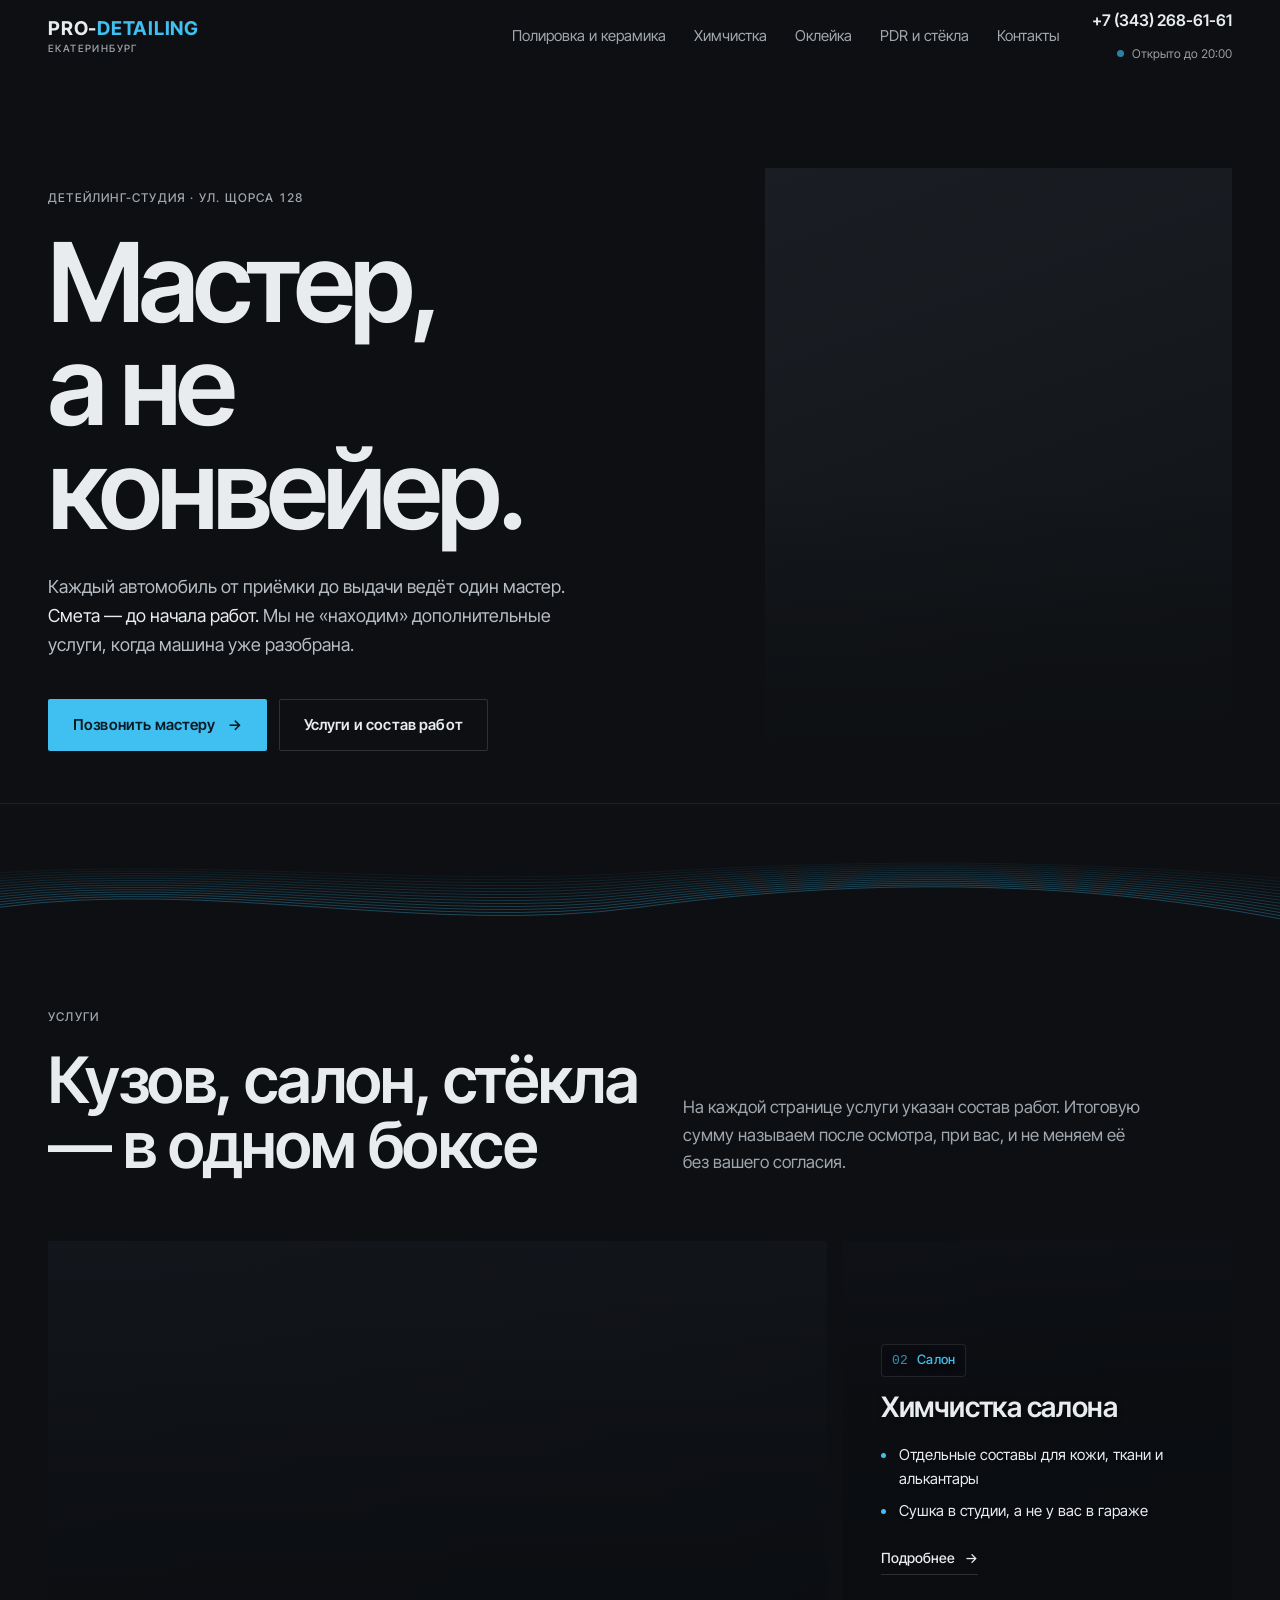
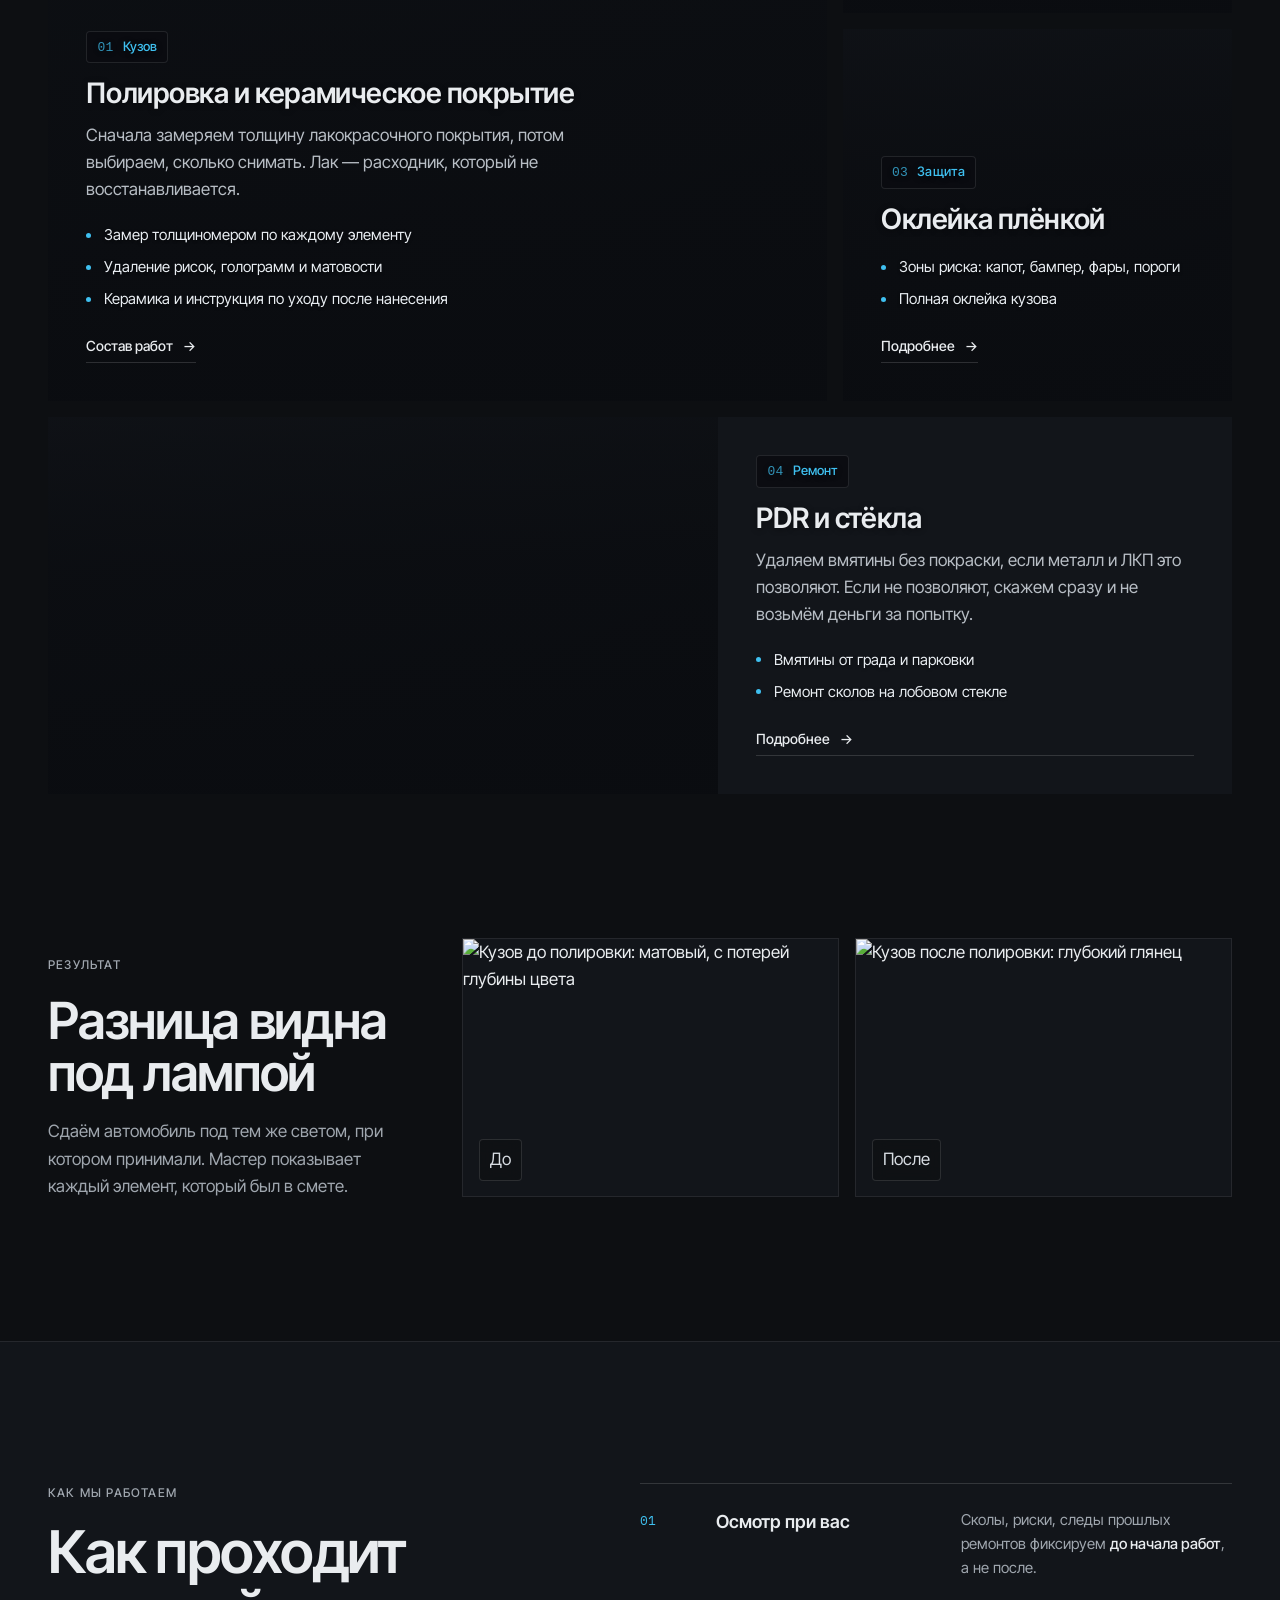
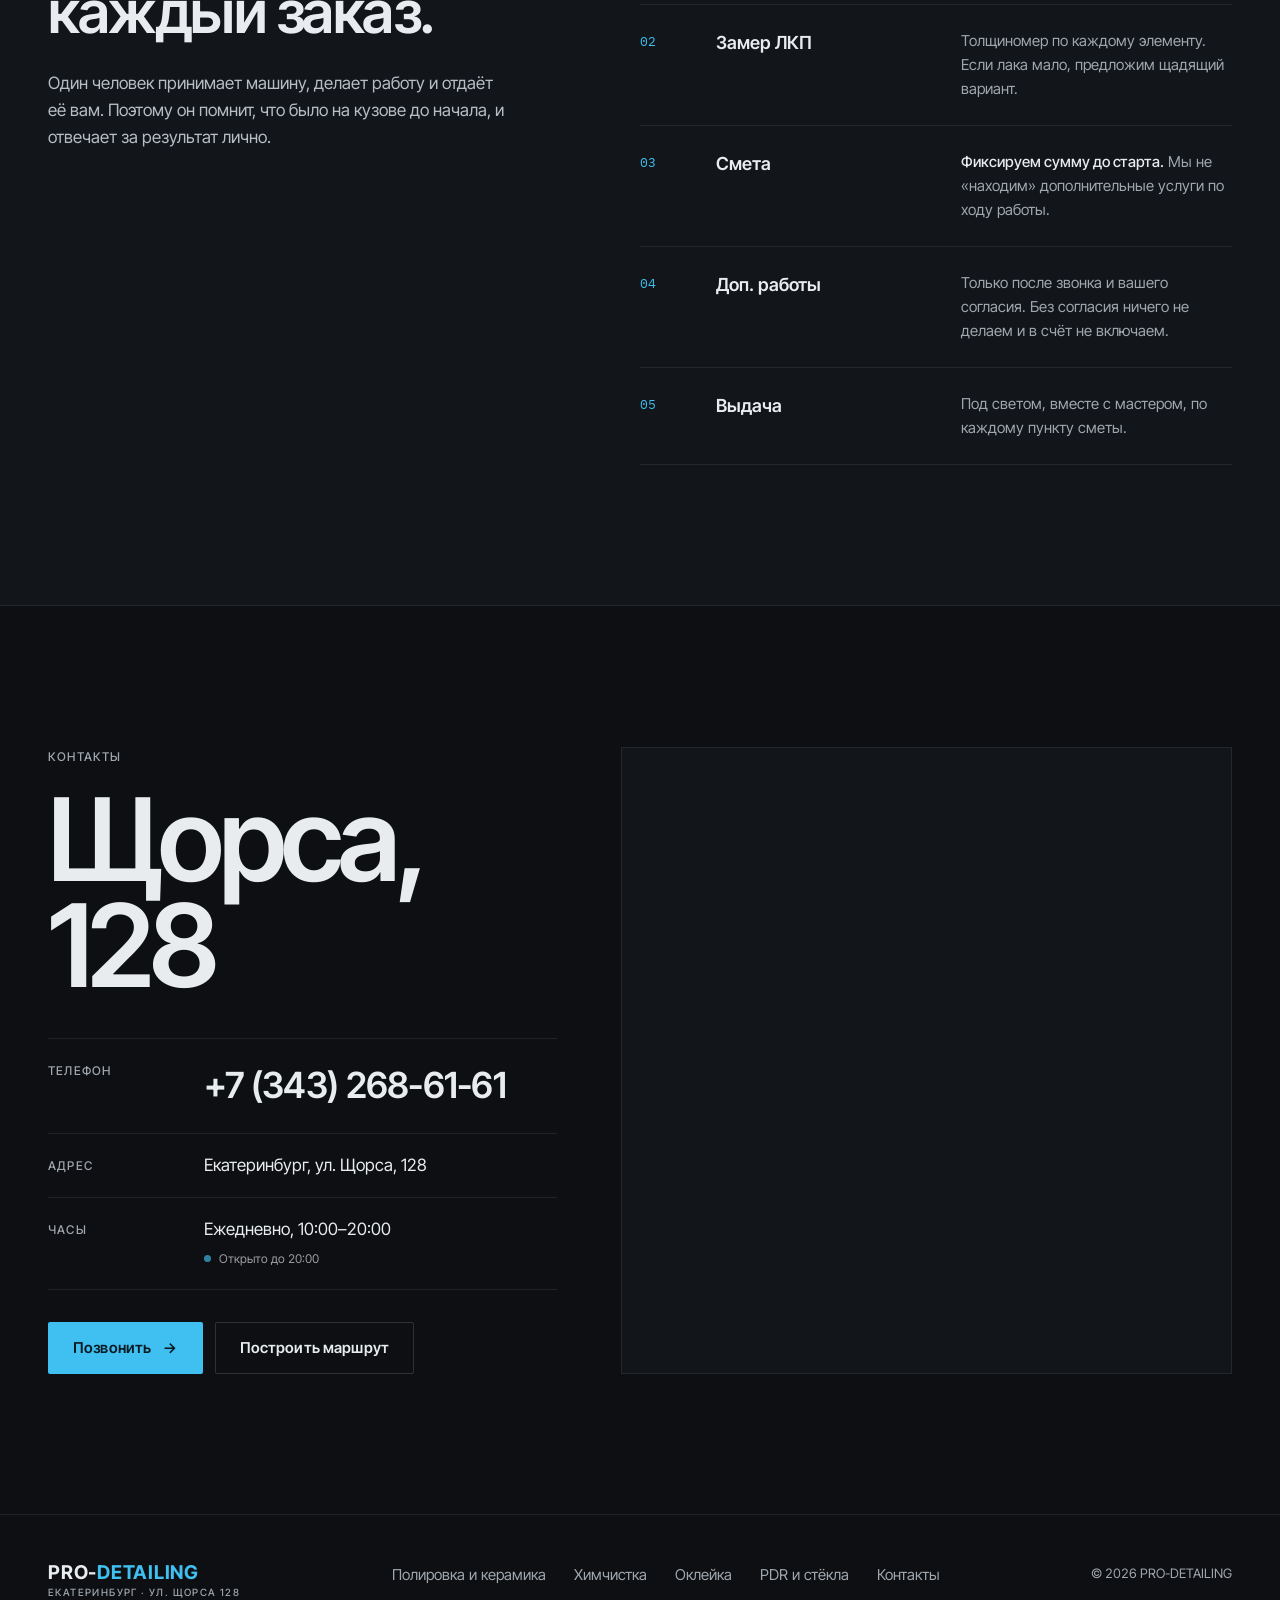
==== commit 94d0198f: "Fix grid alignment, photo contrast and remove AI-slop typography" ====
--- a/index.html
+++ b/index.html
@@ -86,7 +86,7 @@
   <a href="okleyka.html">Оклейка плёнкой</a>
   <a href="pdr-stekla.html">PDR и стёкла</a>
   <a href="kontakty.html">Контакты</a>
-  <p class="mono">ул. Щорса 128 · 10:00–20:00 ежедневно</p>
+  <p class="mnav-meta">ул. Щорса 128 · 10:00–20:00 ежедневно</p>
 </nav>
 
 <main id="main">
@@ -143,7 +143,7 @@
               alt="Полировка кузова автомобиля машинкой" width="1600" height="1900">
           </div>
           <div class="card-body">
-            <p class="num mono">01 — Кузов</p>
+            <p class="num"><span class="mono">01</span> Кузов</p>
             <h3>Полировка и керамическое покрытие</h3>
             <p>Сначала замеряем толщину лакокрасочного покрытия, потом выбираем, сколько снимать. Лак — расходник, который не восстанавливается.</p>
             <ul class="bullets">
@@ -163,7 +163,7 @@
               alt="Салон автомобиля после химчистки" width="1000" height="800">
           </div>
           <div class="card-body">
-            <p class="num mono">02 — Салон</p>
+            <p class="num"><span class="mono">02</span> Салон</p>
             <h3>Химчистка салона</h3>
             <ul class="bullets">
               <li>Отдельные составы для кожи, ткани и алькантары</li>
@@ -181,7 +181,7 @@
               alt="Тёмный автомобиль с защитной плёнкой на кузове" width="1000" height="800">
           </div>
           <div class="card-body">
-            <p class="num mono">03 — Защита</p>
+            <p class="num"><span class="mono">03</span> Защита</p>
             <h3>Оклейка плёнкой</h3>
             <ul class="bullets">
               <li>Зоны риска: капот, бампер, фары, пороги</li>
@@ -199,7 +199,7 @@
               alt="Передняя часть автомобиля с лобовым стеклом" width="1600" height="900">
           </div>
           <div class="card-body">
-            <p class="num mono">04 — Ремонт</p>
+            <p class="num"><span class="mono">04</span> Ремонт</p>
             <h3>PDR и стёкла</h3>
             <p>Удаляем вмятины без покраски, если металл и ЛКП это позволяют. Если не позволяют, скажем сразу и не возьмём деньги за попытку.</p>
             <ul class="bullets">
@@ -229,13 +229,13 @@
           <img loading="lazy"
             src="https://images.unsplash.com/photo-1518987048-93e29699e79a?auto=format&fit=crop&w=1800&q=80"
             alt="Кузов до полировки: матовый, с потерей глубины цвета" width="1800" height="1125">
-          <figcaption class="mono">До</figcaption>
+          <figcaption>До</figcaption>
         </figure>
         <figure class="ba-shot" data-img>
           <img loading="lazy"
             src="https://images.unsplash.com/photo-1552519507-da3b142c6e3d?auto=format&fit=crop&w=1800&q=80"
             alt="Кузов после полировки: глубокий глянец" width="1800" height="1125">
-          <figcaption class="mono">После</figcaption>
+          <figcaption>После</figcaption>
         </figure>
       </div>
     </div>
@@ -313,7 +313,7 @@
       </div>
 
       <div class="map reveal">
-        <iframe
+        <iframe style="filter:invert(90%) hue-rotate(180deg) brightness(95%) contrast(90%)"
           title="PRO-DETAILING на карте: Екатеринбург, ул. Щорса, 128"
           loading="lazy"
           src="https://yandex.ru/map-widget/v1/?text=%D0%95%D0%BA%D0%B0%D1%82%D0%B5%D1%80%D0%B8%D0%BD%D0%B1%D1%83%D1%80%D0%B3%2C%20%D1%83%D0%BB%D0%B8%D1%86%D0%B0%20%D0%A9%D0%BE%D1%80%D1%81%D0%B0%2C%20128&z=16"></iframe>
@@ -336,7 +336,7 @@
       <a href="pdr-stekla.html">PDR и стёкла</a>
       <a href="kontakty.html">Контакты</a>
     </nav>
-    <p class="mono">© <span id="year">2026</span> PRO-DETAILING</p>
+    <p class="foot-copy">© <span id="year">2026</span> PRO-DETAILING</p>
   </div>
 </footer>
 
--- a/assets/style.css
+++ b/assets/style.css
@@ -36,14 +36,12 @@
 
 .wrap{max-width:var(--wrap);margin:0 auto;padding:0 var(--pad)}
 .mono{font-family:var(--mono);font-size:13px;letter-spacing:.02em}
-.label{font-family:var(--mono);font-size:12px;letter-spacing:.1em;text-transform:uppercase;color:var(--muted)}
-.label .tick{display:inline-block;width:6px;height:6px;border-radius:50%;background:var(--cyan);vertical-align:middle;margin-right:10px}
-
-.chrome{
-  background:var(--chrome);
-  -webkit-background-clip:text;background-clip:text;
-  color:transparent;
-}
+.label{font-size:12px;font-weight:500;letter-spacing:.1em;text-transform:uppercase;color:var(--muted);font-variant-numeric:tabular-nums}
+/* Линия перед надзаголовком читается как «— ТАРИФЫ»: скрываем */
+.label .tick{display:none}
+
+/* Акцентное слово: сплошной цвет вместо фольгированного градиента */
+.chrome{color:var(--cyan)}
 
 h1,h2,h3{margin:0;font-weight:600;letter-spacing:-.025em;line-height:1.02}
 h2{font-size:clamp(34px,5vw,64px)}
@@ -82,7 +80,7 @@
 .logo{display:flex;flex-direction:column;line-height:1}
 .logo b{font-weight:700;font-size:19px;letter-spacing:.04em}
 .logo b span{font-weight:700}
-.logo small{font-family:var(--mono);font-size:10px;letter-spacing:.14em;text-transform:uppercase;color:var(--muted);margin-top:5px}
+.logo small{font-size:10px;font-weight:500;letter-spacing:.14em;text-transform:uppercase;color:var(--muted);margin-top:5px}
 .nav{display:flex;gap:28px;margin-left:auto}
 .nav a{font-size:15px;color:var(--muted);transition:color .2s}
 .nav a:hover,.nav a[aria-current="page"]{color:var(--text)}
@@ -102,7 +100,7 @@
 }
 .mnav.is-open{opacity:1;visibility:visible}
 .mnav a{font-size:30px;font-weight:600;letter-spacing:-.02em;padding:10px 0;border-bottom:1px solid var(--line)}
-.mnav .mono{margin-top:24px;color:var(--muted)}
+.mnav .mnav-meta{margin-top:24px;color:var(--muted);font-size:14px;font-variant-numeric:tabular-nums}
 
 /* ===== Hero ===== */
 .hero{position:relative;padding:calc(var(--header-h) + clamp(40px,8vw,96px)) 0 0;overflow:hidden}
@@ -111,6 +109,13 @@
 .hero-lead{margin-top:32px;max-width:520px;font-size:clamp(17px,1.4vw,19px);color:#B7BDC4}
 .hero-lead em{font-style:normal;color:var(--text)}
 .hero-cta{display:flex;flex-wrap:wrap;gap:12px;margin-top:40px}
+.hero-grid--top{align-items:start}
+.hero-facts{display:flex;flex-wrap:wrap;gap:10px 20px;margin-top:40px;padding-top:20px;border-top:1px solid var(--line);color:var(--muted);font-size:13px;font-variant-numeric:tabular-nums}
+.foot-copy{font-variant-numeric:tabular-nums}
+.hero-facts span{position:relative;padding-left:16px}
+.hero-facts span::before{content:"";position:absolute;left:0;top:50%;width:1px;height:12px;background:var(--line-2);transform:translateY(-50%)}
+.hero-facts span:first-child{padding-left:0}
+.hero-facts span:first-child::before{display:none}
 
 .hero-photo{position:relative;aspect-ratio:4/5;max-height:640px;background:var(--bg-2);overflow:hidden}
 .hero-photo img{width:100%;height:100%;object-fit:cover;transform:scale(1.04);transition:transform 1.6s var(--ease)}
@@ -119,14 +124,16 @@
 .hero-photo figcaption{position:absolute;left:20px;bottom:18px;z-index:2;color:#C9CED4}
 
 /* Линейный силуэт + волна (из обложки ВК) */
-.lineband{position:relative;margin-top:clamp(40px,6vw,80px);height:clamp(140px,18vw,240px);border-top:1px solid var(--line)}
+.lineband{position:relative;margin-top:clamp(32px,4vw,56px);height:clamp(80px,10vw,140px);border-top:1px solid var(--line)}
+/* Секция сразу после Hero: не складываем полный отступ с волной */
+.hero + .section{padding-top:clamp(48px,6vw,80px)}
 .lineband svg{position:absolute;inset:0;width:100%;height:100%}
 .lineband .wave path{fill:none;stroke:var(--cyan);stroke-width:1;vector-effect:non-scaling-stroke}
 
 /* ===== Секции ===== */
 .section{padding:clamp(80px,11vw,160px) 0}
-.section-head{display:grid;grid-template-columns:1.1fr 1fr;gap:32px;align-items:end;margin-bottom:clamp(40px,5vw,64px)}
-.section-head p{color:var(--muted);max-width:460px;justify-self:start}
+.section-head{display:grid;grid-template-columns:1.1fr 1fr;gap:32px;align-items:end;align-items:last baseline;margin-bottom:clamp(40px,5vw,64px)}
+.section-head p{color:var(--muted);max-width:460px;justify-self:start;margin:0}
 
 /* ===== Bento услуг ===== */
 .bento{display:grid;grid-template-columns:2fr 1fr;grid-template-rows:auto auto;gap:16px}
@@ -136,14 +143,23 @@
 .card .media{position:absolute;inset:0;z-index:-1}
 .card .media img{width:100%;height:100%;object-fit:cover;transition:transform 1.2s var(--ease)}
 .card:hover .media img{transform:scale(1.035)}
-.card .media::after{content:"";position:absolute;inset:0;background:linear-gradient(to top,rgba(10,12,16,.96) 0%,rgba(10,12,16,.75) 55%,rgba(10,12,16,.15) 100%)}
-.card-body{padding:clamp(24px,3vw,40px)}
-.card .num{display:inline-block;color:var(--cyan);margin-bottom:14px;padding:5px 10px;border-radius:4px;background:rgba(10,12,16,.55);backdrop-filter:blur(6px)}
+.card .media::after{content:"";position:absolute;inset:0;background:linear-gradient(to top,rgba(10,12,16,.96) 0%,rgba(10,12,16,.78) 60%,rgba(10,12,16,.25) 100%)}
+.card-body{padding:clamp(24px,3vw,40px);position:relative;z-index:1}
+.card .num{font-size:13px;font-weight:500;letter-spacing:.01em}
+.card .num .mono{margin-right:6px;opacity:.75}
+.card .num,.card h3,.card .card-meta,.card .bullets li,.card .price{text-shadow:0 1px 6px rgba(0,0,0,.45)}
+/* Мелкий кегль списков на светлых фото: приглушённый белый и плотная тень */
+.card .bullets li{color:#E8EDF2;text-shadow:0 1px 3px rgba(0,0,0,.6)}
+/* Bento на главной: текст поднимается выше середины, верх оверлея плотнее */
+.bento .card .media::after{background:linear-gradient(to top,rgba(10,12,16,.96) 0%,rgba(10,12,16,.82) 55%,rgba(10,12,16,.45) 100%)}
+/* Малые карточки: текст занимает почти всю высоту, затемняем плотнее */
+.bento .card:not(.card-main) .media::after{background:linear-gradient(to top,rgba(10,12,16,.96) 0%,rgba(10,12,16,.88) 60%,rgba(10,12,16,.7) 100%)}
+.card .num{display:inline-block;align-self:flex-start;color:var(--cyan);margin:0 0 14px;padding:4px 10px;border-radius:4px;background:rgba(10,12,16,.82);border:1px solid rgba(255,255,255,.1);backdrop-filter:blur(8px);-webkit-backdrop-filter:blur(8px)}
 .card p{color:#B7BDC4;margin-top:12px;max-width:520px}
 .bullets{list-style:none;margin:20px 0 0;padding:0;display:grid;gap:8px}
-.bullets li{position:relative;padding-left:18px;font-size:15px;color:#C9CED4}
+.bullets li{position:relative;padding-left:18px;font-size:15px;color:#DDE1E6}
 .bullets li::before{content:"";position:absolute;left:0;top:.62em;width:5px;height:5px;border-radius:50%;background:var(--cyan)}
-.more{display:inline-flex;align-items:center;gap:10px;margin-top:24px;font-family:var(--mono);font-size:13px;color:var(--text);border-bottom:1px solid var(--line-2);padding-bottom:4px;transition:border-color .2s}
+.more{display:inline-flex;align-items:center;gap:10px;margin-top:24px;font-size:14px;font-weight:500;color:var(--text);border-bottom:1px solid var(--line-2);padding-bottom:4px;transition:border-color .2s}
 .card:hover .more{border-color:var(--cyan)}
 .card-link{position:absolute;inset:0;z-index:1}
 .card-wide .media{position:relative;inset:auto;flex:1.3;z-index:0}
@@ -166,7 +182,7 @@
 }
 
 /* ===== Хлебные крошки ===== */
-.crumbs{display:flex;align-items:center;gap:8px;font-family:var(--mono);font-size:12px;color:var(--muted);flex-wrap:wrap}
+.crumbs{display:flex;align-items:center;gap:8px;font-size:13px;color:var(--muted);flex-wrap:wrap}
 .crumbs a{color:var(--muted)}
 .crumbs a:hover{color:var(--text)}
 .crumbs span{color:var(--text)}
@@ -190,6 +206,13 @@
 .sheet-row dd{margin:0;color:var(--muted);font-size:15px}
 .sheet-row .step{color:var(--cyan);padding-top:3px}
 .sheet-row dd b{color:var(--text);font-weight:500}
+/* Протокол в 5 колонок (keramika, okleyka, pdr) */
+.steps{display:grid;grid-template-columns:repeat(5,minmax(0,1fr));gap:28px;border-top:1px solid var(--line-2);padding-top:28px}
+.step-item .step{display:block;color:var(--cyan);margin-bottom:14px}
+.step-item dt{font-weight:600;font-size:18px;line-height:1.3}
+.step-item dd{margin:10px 0 0;color:var(--muted);font-size:15px}
+@media (max-width:1080px){.steps{grid-template-columns:repeat(3,minmax(0,1fr))}}
+@media (max-width:760px){.steps{grid-template-columns:1fr;gap:22px}}
 
 /* ===== Контакты ===== */
 .contacts-grid{display:grid;grid-template-columns:1fr 1.2fr;gap:clamp(32px,5vw,72px);align-items:stretch}
@@ -208,7 +231,7 @@
 .footer nav{display:flex;flex-wrap:wrap;gap:12px 28px}
 .footer nav a{color:var(--muted);font-size:15px}
 .footer nav a:hover{color:var(--text)}
-.footer .mono{color:var(--muted)}
+.footer .mono,.footer .foot-copy{color:var(--muted);font-size:13px}
 
 /* ===== Липкая мобильная панель ===== */
 .mbar{display:none}
@@ -255,3 +278,160 @@
   .reveal{opacity:1;transform:none}
   .draw{stroke-dashoffset:0}
 }
+
+/* ===================================================================
+   Компоненты внутренних страниц: формы, До/После, тарифы, сравнение, карта
+   =================================================================== */
+
+/* ---- Формы ---- */
+.lead-form{display:grid;gap:18px;max-width:480px;margin-top:36px}
+.lead-form .field{display:grid;gap:8px;font-size:13px;font-weight:500;letter-spacing:.02em;color:rgba(255,255,255,.64)}
+.lead-form input:not([type=hidden]),
+.lead-form select,
+.lead-form textarea{
+  width:100%;height:50px;padding:0 16px;
+  background:rgba(255,255,255,.04);
+  border:1px solid rgba(255,255,255,.14);border-radius:4px;
+  color:#fff;font:400 15px/1.4 var(--sans);
+  font-variant-numeric:tabular-nums;
+  transition:border-color .2s,background-color .2s,box-shadow .2s;
+  -webkit-appearance:none;appearance:none;
+}
+.lead-form textarea{height:auto;min-height:110px;padding:14px 16px;resize:vertical}
+.lead-form select{
+  padding-right:44px;cursor:pointer;
+  background-image:url("data:image/svg+xml,%3Csvg xmlns='http://www.w3.org/2000/svg' width='12' height='8' viewBox='0 0 12 8'%3E%3Cpath d='M1 1l5 5 5-5' fill='none' stroke='%239FA6AE' stroke-width='1.6'/%3E%3C/svg%3E");
+  background-repeat:no-repeat;background-position:right 16px center;
+}
+.lead-form select option{background:#12151A;color:#fff}
+.lead-form ::placeholder{color:rgba(255,255,255,.34)}
+.lead-form input:hover,.lead-form select:hover,.lead-form textarea:hover{border-color:rgba(255,255,255,.24)}
+.lead-form input:focus,.lead-form select:focus,.lead-form textarea:focus{
+  outline:none;border-color:#38bdf8;background-color:rgba(255,255,255,.07);
+  box-shadow:0 0 0 3px rgba(56,189,248,.18);
+}
+/* Красная рамка только после попытки отправки (класс ставит JS) */
+.lead-form.was-validated :invalid{border-color:#F07171}
+.lead-form .btn{justify-self:start;margin-top:6px}
+.form-note{font-size:13px;color:var(--muted);margin:0}
+.form-status{min-height:1.4em;font-size:14px;color:var(--cyan);margin:0}
+.form-status.is-error{color:#F07171}
+.hp{position:absolute!important;left:-9999px!important;width:1px;height:1px;opacity:0}
+
+/* ---- До / После: диптих на базе общего .ba / .ba-shot ---- */
+.ba-shot .ba-label{
+  position:absolute;left:14px;top:14px;z-index:1;
+  padding:4px 10px;border-radius:4px;
+  background:rgba(10,12,16,.75);backdrop-filter:blur(8px);-webkit-backdrop-filter:blur(8px);
+  font-size:12px;font-weight:600;letter-spacing:.08em;text-transform:uppercase;color:#fff;
+}
+.ba-shot.is-after .ba-label{color:var(--cyan)}
+.ba-meta{
+  grid-column:1 / -1;margin:4px 0 0;display:flex;flex-wrap:wrap;gap:8px 28px;
+  font-size:14px;color:var(--muted);font-variant-numeric:tabular-nums;
+}
+.ba-meta b{color:var(--text);font-weight:600}
+
+/* ---- Тарифы: 3 равные колонки ---- */
+.tiers{display:grid;grid-template-columns:repeat(3,minmax(0,1fr));gap:16px;align-items:stretch}
+.tiers .card{min-height:520px;justify-content:stretch}
+/* Бейдж всегда сверху, остальное прижато к низу: одинаковая позиция во всех тарифах */
+.tiers .card-body{flex:1;display:flex;flex-direction:column;justify-content:flex-start}
+/* Бейдж и заголовок на одной высоте во всех тарифах, цена прижата к низу */
+.tiers .card .num{margin-bottom:0}
+.tiers .card .num + h3{margin-top:20px}
+.tiers .card .price{margin-top:auto;padding-top:24px}
+/* Текст тарифов занимает всю карточку: оверлей плотный по всей высоте */
+.tiers .card .media::after{background:linear-gradient(to top,rgba(10,12,16,.96) 0%,rgba(10,12,16,.9) 55%,rgba(10,12,16,.78) 100%)}
+.tiers .card.is-featured{outline:1px solid rgba(63,192,240,.55);outline-offset:-1px}
+.tiers .card.is-featured::before{content:"";position:absolute;left:0;right:0;top:0;height:2px;background:var(--cyan);z-index:2}
+.card-meta{margin:8px 0 0;font-size:14px;color:var(--muted);font-variant-numeric:tabular-nums}
+.price{display:block;margin-top:18px;font-size:22px;font-weight:600;color:var(--text);font-variant-numeric:tabular-nums}
+.price small{font-size:14px;font-weight:400;color:var(--muted)}
+
+/* ---- Две карточки вровень ---- */
+.duo{display:grid;grid-template-columns:1fr 1fr;gap:16px;align-items:stretch}
+.duo .card{min-height:440px}
+.duo .card-body{display:flex;flex-direction:column;height:100%}
+.duo-cta{margin-top:auto;align-self:flex-start;white-space:nowrap}
+.duo .bullets{margin-bottom:28px}
+
+/* ---- Сравнение: «делает / не делает» ---- */
+.compare{display:grid;grid-template-columns:1fr 1fr;gap:24px;align-items:stretch}
+.compare-card{
+  padding:clamp(28px,3.4vw,44px);background:var(--bg-2);
+  border:1px solid var(--line);border-radius:8px;display:flex;flex-direction:column;
+}
+.compare-card h3{margin:0;font-size:clamp(22px,2.2vw,28px);letter-spacing:-.02em}
+.compare-kicker{margin:0 0 14px;font-size:13px;font-weight:600;letter-spacing:.08em;text-transform:uppercase;color:var(--cyan)}
+.compare-card.is-limit .compare-kicker{color:#C9A26B}
+.compare-card.is-limit .bullets li::before{background:#C9A26B}
+.compare-card .more{margin-top:auto;padding-top:24px;align-self:flex-start;display:inline-flex;gap:10px;white-space:nowrap}
+
+/* ---- Таблица цен ---- */
+.price-table{width:100%;margin-top:22px;border-collapse:collapse;font-variant-numeric:tabular-nums;font-size:15px}
+.price-table th,.price-table td{text-align:left;padding:10px 0;border-bottom:1px solid var(--line)}
+.price-table th{font-weight:500;color:var(--muted);font-size:13px;letter-spacing:.04em}
+.price-table td:last-child,.price-table th:last-child{text-align:right;color:var(--text)}
+
+/* ---- Карта на всю ширину ---- */
+.map-block{position:relative;aspect-ratio:16/7;min-height:420px;border:1px solid rgba(255,255,255,.08);border-radius:8px;overflow:hidden;background:var(--bg-2)}
+.map-block iframe{position:absolute;inset:0;width:100%;height:100%;border:0;filter:invert(90%) hue-rotate(180deg) brightness(95%) contrast(90%)}
+.map-shield{position:absolute;inset:0;z-index:1;width:100%;background:transparent;border:0;cursor:pointer}
+.map-block.is-active .map-shield{display:none}
+.map-panel{
+  position:absolute;z-index:2;left:24px;top:50%;transform:translateY(-50%);
+  width:min(360px,calc(100% - 48px));padding:28px;
+  background:rgba(13,15,18,.88);backdrop-filter:blur(10px);-webkit-backdrop-filter:blur(10px);
+  border:1px solid rgba(255,255,255,.08);border-radius:8px;
+}
+.map-panel h3{margin:0;font-size:22px;letter-spacing:-.02em}
+.map-panel p{margin:10px 0 0;color:var(--muted);font-size:15px}
+.map-panel .btn{margin-top:22px}
+
+/* ---- Горизонтальная карточка на всю ширину bento ---- */
+.card-row{grid-column:1 / -1;display:grid;grid-template-columns:1.2fr 1fr;min-height:360px}
+.card-row .media{position:relative;inset:auto;z-index:0}
+.card-row .media::after{background:linear-gradient(90deg,rgba(18,21,26,0) 55%,var(--bg-2) 100%)}
+.card-row .card-body{display:flex;flex-direction:column;justify-content:center}
+
+/* ---- Кейс: текст слева, крупное фото справа ---- */
+.case{display:grid;grid-template-columns:minmax(0,1fr) minmax(0,2fr);gap:clamp(32px,5vw,72px);align-items:start}
+.case-head{position:sticky;top:calc(var(--header-h) + 32px)}
+.case-head h2{font-size:clamp(32px,4vw,52px)}
+.case-head p{color:var(--muted);margin-top:20px;max-width:380px}
+.case-figure{margin:0;border:1px solid rgba(255,255,255,.08);border-radius:8px;overflow:hidden;background:var(--bg-2)}
+.case-figure img{display:block;width:100%;aspect-ratio:16/10;height:auto;object-fit:cover}
+.case-stats{display:grid;grid-template-columns:repeat(4,minmax(0,1fr));border-top:1px solid var(--line)}
+.case-stats div{padding:18px 20px;display:flex;flex-direction:column;gap:6px;min-width:0}
+.case-stats div + div{border-left:1px solid var(--line)}
+.case-stats span{font-size:13px;color:var(--muted)}
+.case-stats b{font-size:16px;font-weight:600;color:var(--text);font-variant-numeric:tabular-nums}
+
+/* ---- Адаптив ---- */
+@media (max-width:1080px){
+  .tiers{grid-template-columns:1fr 1fr}
+  .tiers .card:last-child{grid-column:1 / -1;min-height:420px}
+  .map-block{aspect-ratio:16/9}
+  .case{grid-template-columns:1fr;align-items:start}
+  .case-head p{max-width:560px}
+}
+@media (max-width:760px){
+  .tiers,.duo,.compare,.ba{grid-template-columns:1fr}
+  .tiers .card{min-height:440px}
+  .tiers .card:last-child{grid-column:auto}
+  .duo .card{min-height:400px}
+  .card-row{grid-template-columns:1fr}
+  .card-row .media{aspect-ratio:16/10}
+  .card-row .media::after{background:linear-gradient(to top,var(--bg-2) 0%,rgba(18,21,26,0) 60%)}
+  .map-block{aspect-ratio:auto;min-height:0;display:flex;flex-direction:column}
+  .map-block iframe{position:relative;inset:auto;height:360px}
+  .map-shield{height:360px}
+  .map-panel{position:static;transform:none;width:auto;border-radius:0;border-width:1px 0 0}
+  .lead-form{max-width:none}
+  .lead-form .btn{justify-self:stretch;justify-content:center}
+  .case-stats{grid-template-columns:1fr 1fr}
+  .case-stats div + div{border-left:0}
+  .case-stats div:nth-child(even){border-left:1px solid var(--line)}
+  .case-stats div:nth-child(n+3){border-top:1px solid var(--line)}
+}
--- a/assets/style.css
+++ b/assets/style.css
@@ -36,14 +36,12 @@
 
 .wrap{max-width:var(--wrap);margin:0 auto;padding:0 var(--pad)}
 .mono{font-family:var(--mono);font-size:13px;letter-spacing:.02em}
-.label{font-family:var(--mono);font-size:12px;letter-spacing:.1em;text-transform:uppercase;color:var(--muted)}
-.label .tick{display:inline-block;width:6px;height:6px;border-radius:50%;background:var(--cyan);vertical-align:middle;margin-right:10px}
-
-.chrome{
-  background:var(--chrome);
-  -webkit-background-clip:text;background-clip:text;
-  color:transparent;
-}
+.label{font-size:12px;font-weight:500;letter-spacing:.1em;text-transform:uppercase;color:var(--muted);font-variant-numeric:tabular-nums}
+/* Линия перед надзаголовком читается как «— ТАРИФЫ»: скрываем */
+.label .tick{display:none}
+
+/* Акцентное слово: сплошной цвет вместо фольгированного градиента */
+.chrome{color:var(--cyan)}
 
 h1,h2,h3{margin:0;font-weight:600;letter-spacing:-.025em;line-height:1.02}
 h2{font-size:clamp(34px,5vw,64px)}
@@ -82,7 +80,7 @@
 .logo{display:flex;flex-direction:column;line-height:1}
 .logo b{font-weight:700;font-size:19px;letter-spacing:.04em}
 .logo b span{font-weight:700}
-.logo small{font-family:var(--mono);font-size:10px;letter-spacing:.14em;text-transform:uppercase;color:var(--muted);margin-top:5px}
+.logo small{font-size:10px;font-weight:500;letter-spacing:.14em;text-transform:uppercase;color:var(--muted);margin-top:5px}
 .nav{display:flex;gap:28px;margin-left:auto}
 .nav a{font-size:15px;color:var(--muted);transition:color .2s}
 .nav a:hover,.nav a[aria-current="page"]{color:var(--text)}
@@ -102,7 +100,7 @@
 }
 .mnav.is-open{opacity:1;visibility:visible}
 .mnav a{font-size:30px;font-weight:600;letter-spacing:-.02em;padding:10px 0;border-bottom:1px solid var(--line)}
-.mnav .mono{margin-top:24px;color:var(--muted)}
+.mnav .mnav-meta{margin-top:24px;color:var(--muted);font-size:14px;font-variant-numeric:tabular-nums}
 
 /* ===== Hero ===== */
 .hero{position:relative;padding:calc(var(--header-h) + clamp(40px,8vw,96px)) 0 0;overflow:hidden}
@@ -111,6 +109,13 @@
 .hero-lead{margin-top:32px;max-width:520px;font-size:clamp(17px,1.4vw,19px);color:#B7BDC4}
 .hero-lead em{font-style:normal;color:var(--text)}
 .hero-cta{display:flex;flex-wrap:wrap;gap:12px;margin-top:40px}
+.hero-grid--top{align-items:start}
+.hero-facts{display:flex;flex-wrap:wrap;gap:10px 20px;margin-top:40px;padding-top:20px;border-top:1px solid var(--line);color:var(--muted);font-size:13px;font-variant-numeric:tabular-nums}
+.foot-copy{font-variant-numeric:tabular-nums}
+.hero-facts span{position:relative;padding-left:16px}
+.hero-facts span::before{content:"";position:absolute;left:0;top:50%;width:1px;height:12px;background:var(--line-2);transform:translateY(-50%)}
+.hero-facts span:first-child{padding-left:0}
+.hero-facts span:first-child::before{display:none}
 
 .hero-photo{position:relative;aspect-ratio:4/5;max-height:640px;background:var(--bg-2);overflow:hidden}
 .hero-photo img{width:100%;height:100%;object-fit:cover;transform:scale(1.04);transition:transform 1.6s var(--ease)}
@@ -119,14 +124,16 @@
 .hero-photo figcaption{position:absolute;left:20px;bottom:18px;z-index:2;color:#C9CED4}
 
 /* Линейный силуэт + волна (из обложки ВК) */
-.lineband{position:relative;margin-top:clamp(40px,6vw,80px);height:clamp(140px,18vw,240px);border-top:1px solid var(--line)}
+.lineband{position:relative;margin-top:clamp(32px,4vw,56px);height:clamp(80px,10vw,140px);border-top:1px solid var(--line)}
+/* Секция сразу после Hero: не складываем полный отступ с волной */
+.hero + .section{padding-top:clamp(48px,6vw,80px)}
 .lineband svg{position:absolute;inset:0;width:100%;height:100%}
 .lineband .wave path{fill:none;stroke:var(--cyan);stroke-width:1;vector-effect:non-scaling-stroke}
 
 /* ===== Секции ===== */
 .section{padding:clamp(80px,11vw,160px) 0}
-.section-head{display:grid;grid-template-columns:1.1fr 1fr;gap:32px;align-items:end;margin-bottom:clamp(40px,5vw,64px)}
-.section-head p{color:var(--muted);max-width:460px;justify-self:start}
+.section-head{display:grid;grid-template-columns:1.1fr 1fr;gap:32px;align-items:end;align-items:last baseline;margin-bottom:clamp(40px,5vw,64px)}
+.section-head p{color:var(--muted);max-width:460px;justify-self:start;margin:0}
 
 /* ===== Bento услуг ===== */
 .bento{display:grid;grid-template-columns:2fr 1fr;grid-template-rows:auto auto;gap:16px}
@@ -136,14 +143,23 @@
 .card .media{position:absolute;inset:0;z-index:-1}
 .card .media img{width:100%;height:100%;object-fit:cover;transition:transform 1.2s var(--ease)}
 .card:hover .media img{transform:scale(1.035)}
-.card .media::after{content:"";position:absolute;inset:0;background:linear-gradient(to top,rgba(10,12,16,.96) 0%,rgba(10,12,16,.75) 55%,rgba(10,12,16,.15) 100%)}
-.card-body{padding:clamp(24px,3vw,40px)}
-.card .num{display:inline-block;color:var(--cyan);margin-bottom:14px;padding:5px 10px;border-radius:4px;background:rgba(10,12,16,.55);backdrop-filter:blur(6px)}
+.card .media::after{content:"";position:absolute;inset:0;background:linear-gradient(to top,rgba(10,12,16,.96) 0%,rgba(10,12,16,.78) 60%,rgba(10,12,16,.25) 100%)}
+.card-body{padding:clamp(24px,3vw,40px);position:relative;z-index:1}
+.card .num{font-size:13px;font-weight:500;letter-spacing:.01em}
+.card .num .mono{margin-right:6px;opacity:.75}
+.card .num,.card h3,.card .card-meta,.card .bullets li,.card .price{text-shadow:0 1px 6px rgba(0,0,0,.45)}
+/* Мелкий кегль списков на светлых фото: приглушённый белый и плотная тень */
+.card .bullets li{color:#E8EDF2;text-shadow:0 1px 3px rgba(0,0,0,.6)}
+/* Bento на главной: текст поднимается выше середины, верх оверлея плотнее */
+.bento .card .media::after{background:linear-gradient(to top,rgba(10,12,16,.96) 0%,rgba(10,12,16,.82) 55%,rgba(10,12,16,.45) 100%)}
+/* Малые карточки: текст занимает почти всю высоту, затемняем плотнее */
+.bento .card:not(.card-main) .media::after{background:linear-gradient(to top,rgba(10,12,16,.96) 0%,rgba(10,12,16,.88) 60%,rgba(10,12,16,.7) 100%)}
+.card .num{display:inline-block;align-self:flex-start;color:var(--cyan);margin:0 0 14px;padding:4px 10px;border-radius:4px;background:rgba(10,12,16,.82);border:1px solid rgba(255,255,255,.1);backdrop-filter:blur(8px);-webkit-backdrop-filter:blur(8px)}
 .card p{color:#B7BDC4;margin-top:12px;max-width:520px}
 .bullets{list-style:none;margin:20px 0 0;padding:0;display:grid;gap:8px}
-.bullets li{position:relative;padding-left:18px;font-size:15px;color:#C9CED4}
+.bullets li{position:relative;padding-left:18px;font-size:15px;color:#DDE1E6}
 .bullets li::before{content:"";position:absolute;left:0;top:.62em;width:5px;height:5px;border-radius:50%;background:var(--cyan)}
-.more{display:inline-flex;align-items:center;gap:10px;margin-top:24px;font-family:var(--mono);font-size:13px;color:var(--text);border-bottom:1px solid var(--line-2);padding-bottom:4px;transition:border-color .2s}
+.more{display:inline-flex;align-items:center;gap:10px;margin-top:24px;font-size:14px;font-weight:500;color:var(--text);border-bottom:1px solid var(--line-2);padding-bottom:4px;transition:border-color .2s}
 .card:hover .more{border-color:var(--cyan)}
 .card-link{position:absolute;inset:0;z-index:1}
 .card-wide .media{position:relative;inset:auto;flex:1.3;z-index:0}
@@ -166,7 +182,7 @@
 }
 
 /* ===== Хлебные крошки ===== */
-.crumbs{display:flex;align-items:center;gap:8px;font-family:var(--mono);font-size:12px;color:var(--muted);flex-wrap:wrap}
+.crumbs{display:flex;align-items:center;gap:8px;font-size:13px;color:var(--muted);flex-wrap:wrap}
 .crumbs a{color:var(--muted)}
 .crumbs a:hover{color:var(--text)}
 .crumbs span{color:var(--text)}
@@ -190,6 +206,13 @@
 .sheet-row dd{margin:0;color:var(--muted);font-size:15px}
 .sheet-row .step{color:var(--cyan);padding-top:3px}
 .sheet-row dd b{color:var(--text);font-weight:500}
+/* Протокол в 5 колонок (keramika, okleyka, pdr) */
+.steps{display:grid;grid-template-columns:repeat(5,minmax(0,1fr));gap:28px;border-top:1px solid var(--line-2);padding-top:28px}
+.step-item .step{display:block;color:var(--cyan);margin-bottom:14px}
+.step-item dt{font-weight:600;font-size:18px;line-height:1.3}
+.step-item dd{margin:10px 0 0;color:var(--muted);font-size:15px}
+@media (max-width:1080px){.steps{grid-template-columns:repeat(3,minmax(0,1fr))}}
+@media (max-width:760px){.steps{grid-template-columns:1fr;gap:22px}}
 
 /* ===== Контакты ===== */
 .contacts-grid{display:grid;grid-template-columns:1fr 1.2fr;gap:clamp(32px,5vw,72px);align-items:stretch}
@@ -208,7 +231,7 @@
 .footer nav{display:flex;flex-wrap:wrap;gap:12px 28px}
 .footer nav a{color:var(--muted);font-size:15px}
 .footer nav a:hover{color:var(--text)}
-.footer .mono{color:var(--muted)}
+.footer .mono,.footer .foot-copy{color:var(--muted);font-size:13px}
 
 /* ===== Липкая мобильная панель ===== */
 .mbar{display:none}
@@ -255,3 +278,160 @@
   .reveal{opacity:1;transform:none}
   .draw{stroke-dashoffset:0}
 }
+
+/* ===================================================================
+   Компоненты внутренних страниц: формы, До/После, тарифы, сравнение, карта
+   =================================================================== */
+
+/* ---- Формы ---- */
+.lead-form{display:grid;gap:18px;max-width:480px;margin-top:36px}
+.lead-form .field{display:grid;gap:8px;font-size:13px;font-weight:500;letter-spacing:.02em;color:rgba(255,255,255,.64)}
+.lead-form input:not([type=hidden]),
+.lead-form select,
+.lead-form textarea{
+  width:100%;height:50px;padding:0 16px;
+  background:rgba(255,255,255,.04);
+  border:1px solid rgba(255,255,255,.14);border-radius:4px;
+  color:#fff;font:400 15px/1.4 var(--sans);
+  font-variant-numeric:tabular-nums;
+  transition:border-color .2s,background-color .2s,box-shadow .2s;
+  -webkit-appearance:none;appearance:none;
+}
+.lead-form textarea{height:auto;min-height:110px;padding:14px 16px;resize:vertical}
+.lead-form select{
+  padding-right:44px;cursor:pointer;
+  background-image:url("data:image/svg+xml,%3Csvg xmlns='http://www.w3.org/2000/svg' width='12' height='8' viewBox='0 0 12 8'%3E%3Cpath d='M1 1l5 5 5-5' fill='none' stroke='%239FA6AE' stroke-width='1.6'/%3E%3C/svg%3E");
+  background-repeat:no-repeat;background-position:right 16px center;
+}
+.lead-form select option{background:#12151A;color:#fff}
+.lead-form ::placeholder{color:rgba(255,255,255,.34)}
+.lead-form input:hover,.lead-form select:hover,.lead-form textarea:hover{border-color:rgba(255,255,255,.24)}
+.lead-form input:focus,.lead-form select:focus,.lead-form textarea:focus{
+  outline:none;border-color:#38bdf8;background-color:rgba(255,255,255,.07);
+  box-shadow:0 0 0 3px rgba(56,189,248,.18);
+}
+/* Красная рамка только после попытки отправки (класс ставит JS) */
+.lead-form.was-validated :invalid{border-color:#F07171}
+.lead-form .btn{justify-self:start;margin-top:6px}
+.form-note{font-size:13px;color:var(--muted);margin:0}
+.form-status{min-height:1.4em;font-size:14px;color:var(--cyan);margin:0}
+.form-status.is-error{color:#F07171}
+.hp{position:absolute!important;left:-9999px!important;width:1px;height:1px;opacity:0}
+
+/* ---- До / После: диптих на базе общего .ba / .ba-shot ---- */
+.ba-shot .ba-label{
+  position:absolute;left:14px;top:14px;z-index:1;
+  padding:4px 10px;border-radius:4px;
+  background:rgba(10,12,16,.75);backdrop-filter:blur(8px);-webkit-backdrop-filter:blur(8px);
+  font-size:12px;font-weight:600;letter-spacing:.08em;text-transform:uppercase;color:#fff;
+}
+.ba-shot.is-after .ba-label{color:var(--cyan)}
+.ba-meta{
+  grid-column:1 / -1;margin:4px 0 0;display:flex;flex-wrap:wrap;gap:8px 28px;
+  font-size:14px;color:var(--muted);font-variant-numeric:tabular-nums;
+}
+.ba-meta b{color:var(--text);font-weight:600}
+
+/* ---- Тарифы: 3 равные колонки ---- */
+.tiers{display:grid;grid-template-columns:repeat(3,minmax(0,1fr));gap:16px;align-items:stretch}
+.tiers .card{min-height:520px;justify-content:stretch}
+/* Бейдж всегда сверху, остальное прижато к низу: одинаковая позиция во всех тарифах */
+.tiers .card-body{flex:1;display:flex;flex-direction:column;justify-content:flex-start}
+/* Бейдж и заголовок на одной высоте во всех тарифах, цена прижата к низу */
+.tiers .card .num{margin-bottom:0}
+.tiers .card .num + h3{margin-top:20px}
+.tiers .card .price{margin-top:auto;padding-top:24px}
+/* Текст тарифов занимает всю карточку: оверлей плотный по всей высоте */
+.tiers .card .media::after{background:linear-gradient(to top,rgba(10,12,16,.96) 0%,rgba(10,12,16,.9) 55%,rgba(10,12,16,.78) 100%)}
+.tiers .card.is-featured{outline:1px solid rgba(63,192,240,.55);outline-offset:-1px}
+.tiers .card.is-featured::before{content:"";position:absolute;left:0;right:0;top:0;height:2px;background:var(--cyan);z-index:2}
+.card-meta{margin:8px 0 0;font-size:14px;color:var(--muted);font-variant-numeric:tabular-nums}
+.price{display:block;margin-top:18px;font-size:22px;font-weight:600;color:var(--text);font-variant-numeric:tabular-nums}
+.price small{font-size:14px;font-weight:400;color:var(--muted)}
+
+/* ---- Две карточки вровень ---- */
+.duo{display:grid;grid-template-columns:1fr 1fr;gap:16px;align-items:stretch}
+.duo .card{min-height:440px}
+.duo .card-body{display:flex;flex-direction:column;height:100%}
+.duo-cta{margin-top:auto;align-self:flex-start;white-space:nowrap}
+.duo .bullets{margin-bottom:28px}
+
+/* ---- Сравнение: «делает / не делает» ---- */
+.compare{display:grid;grid-template-columns:1fr 1fr;gap:24px;align-items:stretch}
+.compare-card{
+  padding:clamp(28px,3.4vw,44px);background:var(--bg-2);
+  border:1px solid var(--line);border-radius:8px;display:flex;flex-direction:column;
+}
+.compare-card h3{margin:0;font-size:clamp(22px,2.2vw,28px);letter-spacing:-.02em}
+.compare-kicker{margin:0 0 14px;font-size:13px;font-weight:600;letter-spacing:.08em;text-transform:uppercase;color:var(--cyan)}
+.compare-card.is-limit .compare-kicker{color:#C9A26B}
+.compare-card.is-limit .bullets li::before{background:#C9A26B}
+.compare-card .more{margin-top:auto;padding-top:24px;align-self:flex-start;display:inline-flex;gap:10px;white-space:nowrap}
+
+/* ---- Таблица цен ---- */
+.price-table{width:100%;margin-top:22px;border-collapse:collapse;font-variant-numeric:tabular-nums;font-size:15px}
+.price-table th,.price-table td{text-align:left;padding:10px 0;border-bottom:1px solid var(--line)}
+.price-table th{font-weight:500;color:var(--muted);font-size:13px;letter-spacing:.04em}
+.price-table td:last-child,.price-table th:last-child{text-align:right;color:var(--text)}
+
+/* ---- Карта на всю ширину ---- */
+.map-block{position:relative;aspect-ratio:16/7;min-height:420px;border:1px solid rgba(255,255,255,.08);border-radius:8px;overflow:hidden;background:var(--bg-2)}
+.map-block iframe{position:absolute;inset:0;width:100%;height:100%;border:0;filter:invert(90%) hue-rotate(180deg) brightness(95%) contrast(90%)}
+.map-shield{position:absolute;inset:0;z-index:1;width:100%;background:transparent;border:0;cursor:pointer}
+.map-block.is-active .map-shield{display:none}
+.map-panel{
+  position:absolute;z-index:2;left:24px;top:50%;transform:translateY(-50%);
+  width:min(360px,calc(100% - 48px));padding:28px;
+  background:rgba(13,15,18,.88);backdrop-filter:blur(10px);-webkit-backdrop-filter:blur(10px);
+  border:1px solid rgba(255,255,255,.08);border-radius:8px;
+}
+.map-panel h3{margin:0;font-size:22px;letter-spacing:-.02em}
+.map-panel p{margin:10px 0 0;color:var(--muted);font-size:15px}
+.map-panel .btn{margin-top:22px}
+
+/* ---- Горизонтальная карточка на всю ширину bento ---- */
+.card-row{grid-column:1 / -1;display:grid;grid-template-columns:1.2fr 1fr;min-height:360px}
+.card-row .media{position:relative;inset:auto;z-index:0}
+.card-row .media::after{background:linear-gradient(90deg,rgba(18,21,26,0) 55%,var(--bg-2) 100%)}
+.card-row .card-body{display:flex;flex-direction:column;justify-content:center}
+
+/* ---- Кейс: текст слева, крупное фото справа ---- */
+.case{display:grid;grid-template-columns:minmax(0,1fr) minmax(0,2fr);gap:clamp(32px,5vw,72px);align-items:start}
+.case-head{position:sticky;top:calc(var(--header-h) + 32px)}
+.case-head h2{font-size:clamp(32px,4vw,52px)}
+.case-head p{color:var(--muted);margin-top:20px;max-width:380px}
+.case-figure{margin:0;border:1px solid rgba(255,255,255,.08);border-radius:8px;overflow:hidden;background:var(--bg-2)}
+.case-figure img{display:block;width:100%;aspect-ratio:16/10;height:auto;object-fit:cover}
+.case-stats{display:grid;grid-template-columns:repeat(4,minmax(0,1fr));border-top:1px solid var(--line)}
+.case-stats div{padding:18px 20px;display:flex;flex-direction:column;gap:6px;min-width:0}
+.case-stats div + div{border-left:1px solid var(--line)}
+.case-stats span{font-size:13px;color:var(--muted)}
+.case-stats b{font-size:16px;font-weight:600;color:var(--text);font-variant-numeric:tabular-nums}
+
+/* ---- Адаптив ---- */
+@media (max-width:1080px){
+  .tiers{grid-template-columns:1fr 1fr}
+  .tiers .card:last-child{grid-column:1 / -1;min-height:420px}
+  .map-block{aspect-ratio:16/9}
+  .case{grid-template-columns:1fr;align-items:start}
+  .case-head p{max-width:560px}
+}
+@media (max-width:760px){
+  .tiers,.duo,.compare,.ba{grid-template-columns:1fr}
+  .tiers .card{min-height:440px}
+  .tiers .card:last-child{grid-column:auto}
+  .duo .card{min-height:400px}
+  .card-row{grid-template-columns:1fr}
+  .card-row .media{aspect-ratio:16/10}
+  .card-row .media::after{background:linear-gradient(to top,var(--bg-2) 0%,rgba(18,21,26,0) 60%)}
+  .map-block{aspect-ratio:auto;min-height:0;display:flex;flex-direction:column}
+  .map-block iframe{position:relative;inset:auto;height:360px}
+  .map-shield{height:360px}
+  .map-panel{position:static;transform:none;width:auto;border-radius:0;border-width:1px 0 0}
+  .lead-form{max-width:none}
+  .lead-form .btn{justify-self:stretch;justify-content:center}
+  .case-stats{grid-template-columns:1fr 1fr}
+  .case-stats div + div{border-left:0}
+  .case-stats div:nth-child(even){border-left:1px solid var(--line)}
+  .case-stats div:nth-child(n+3){border-top:1px solid var(--line)}
+}
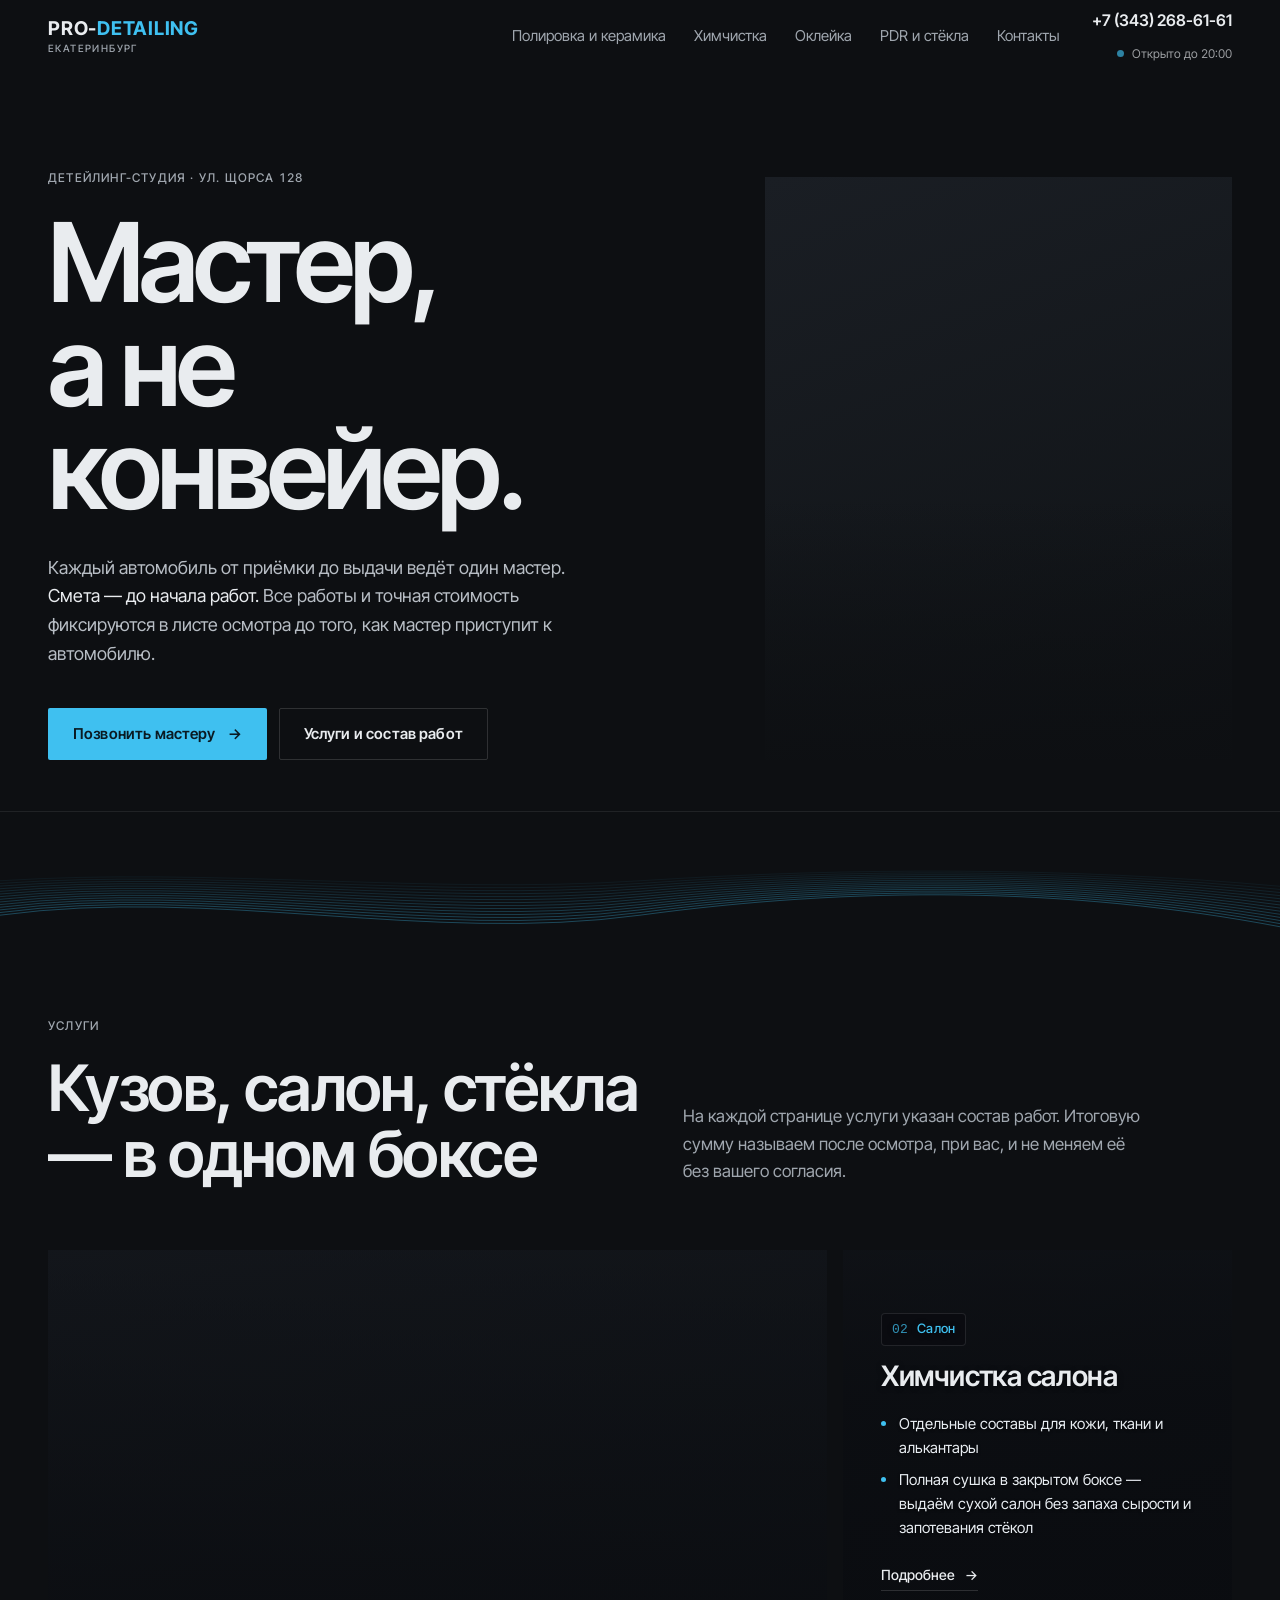
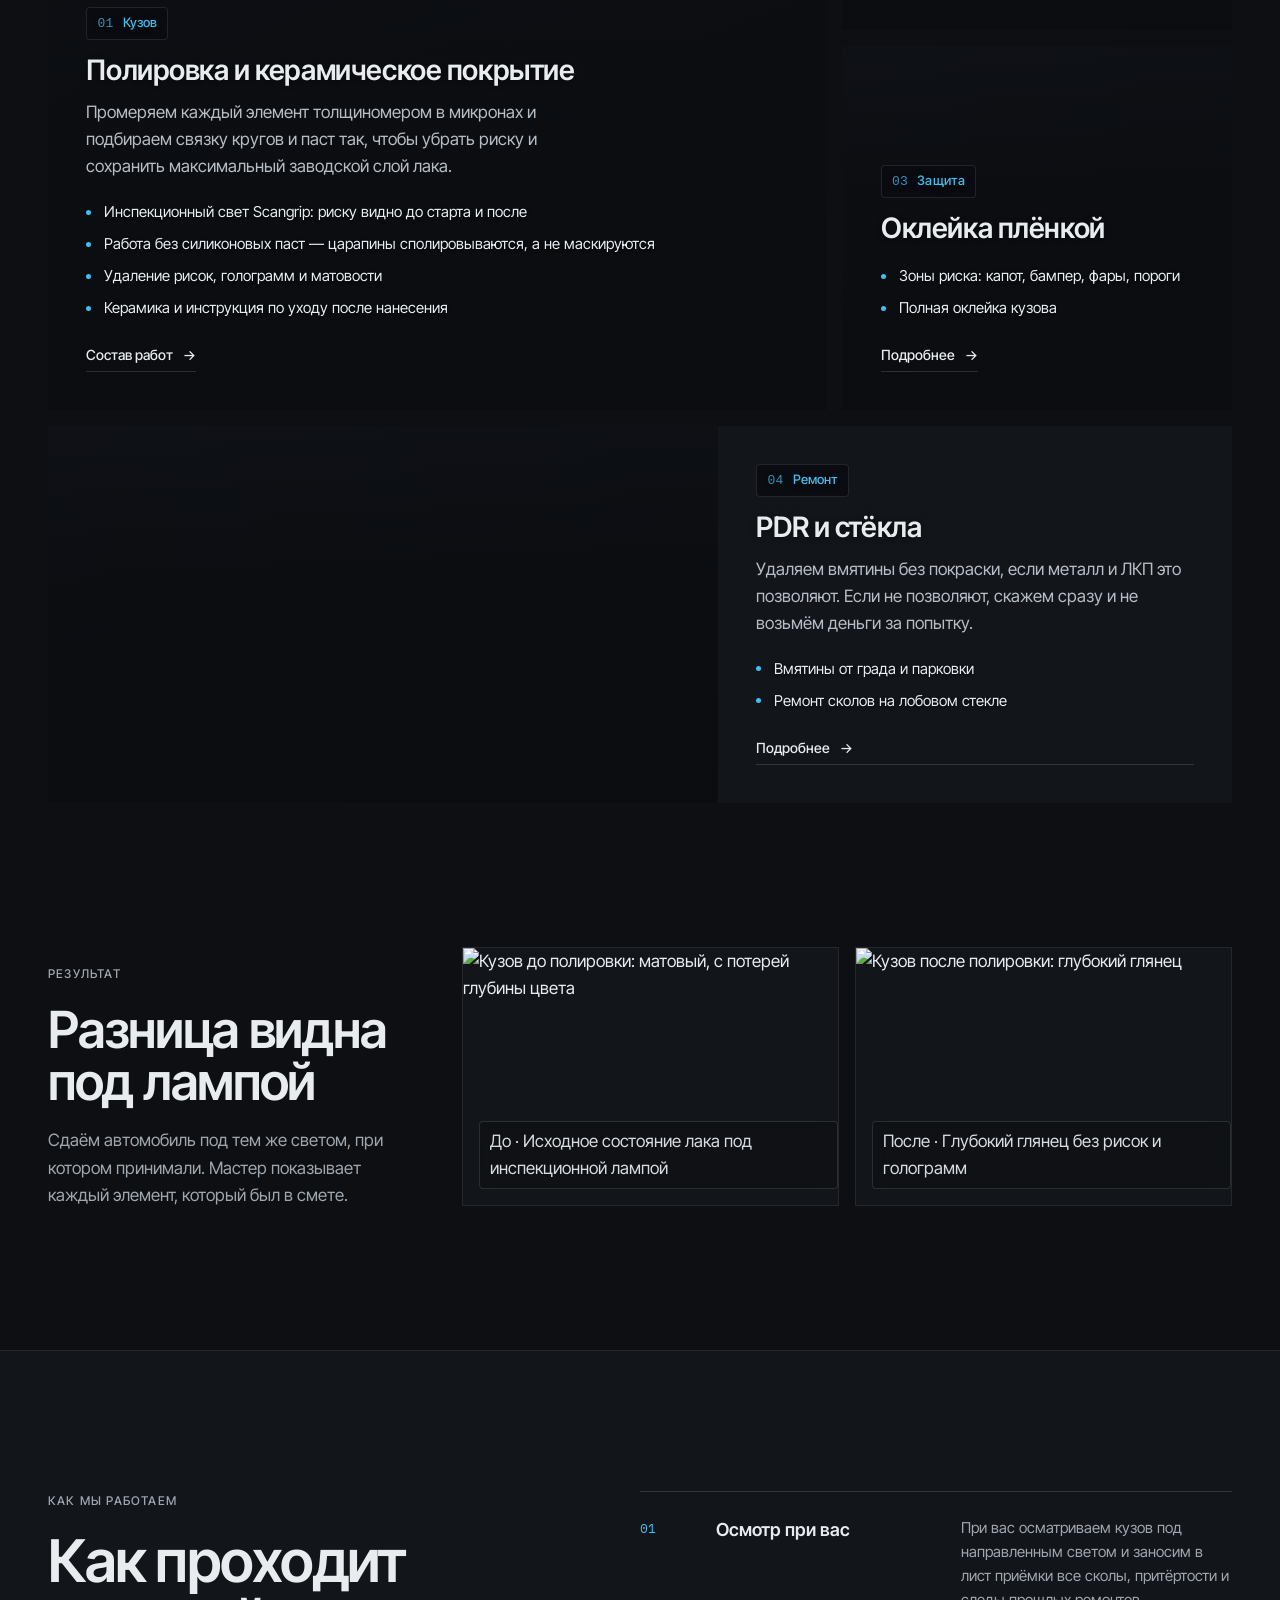
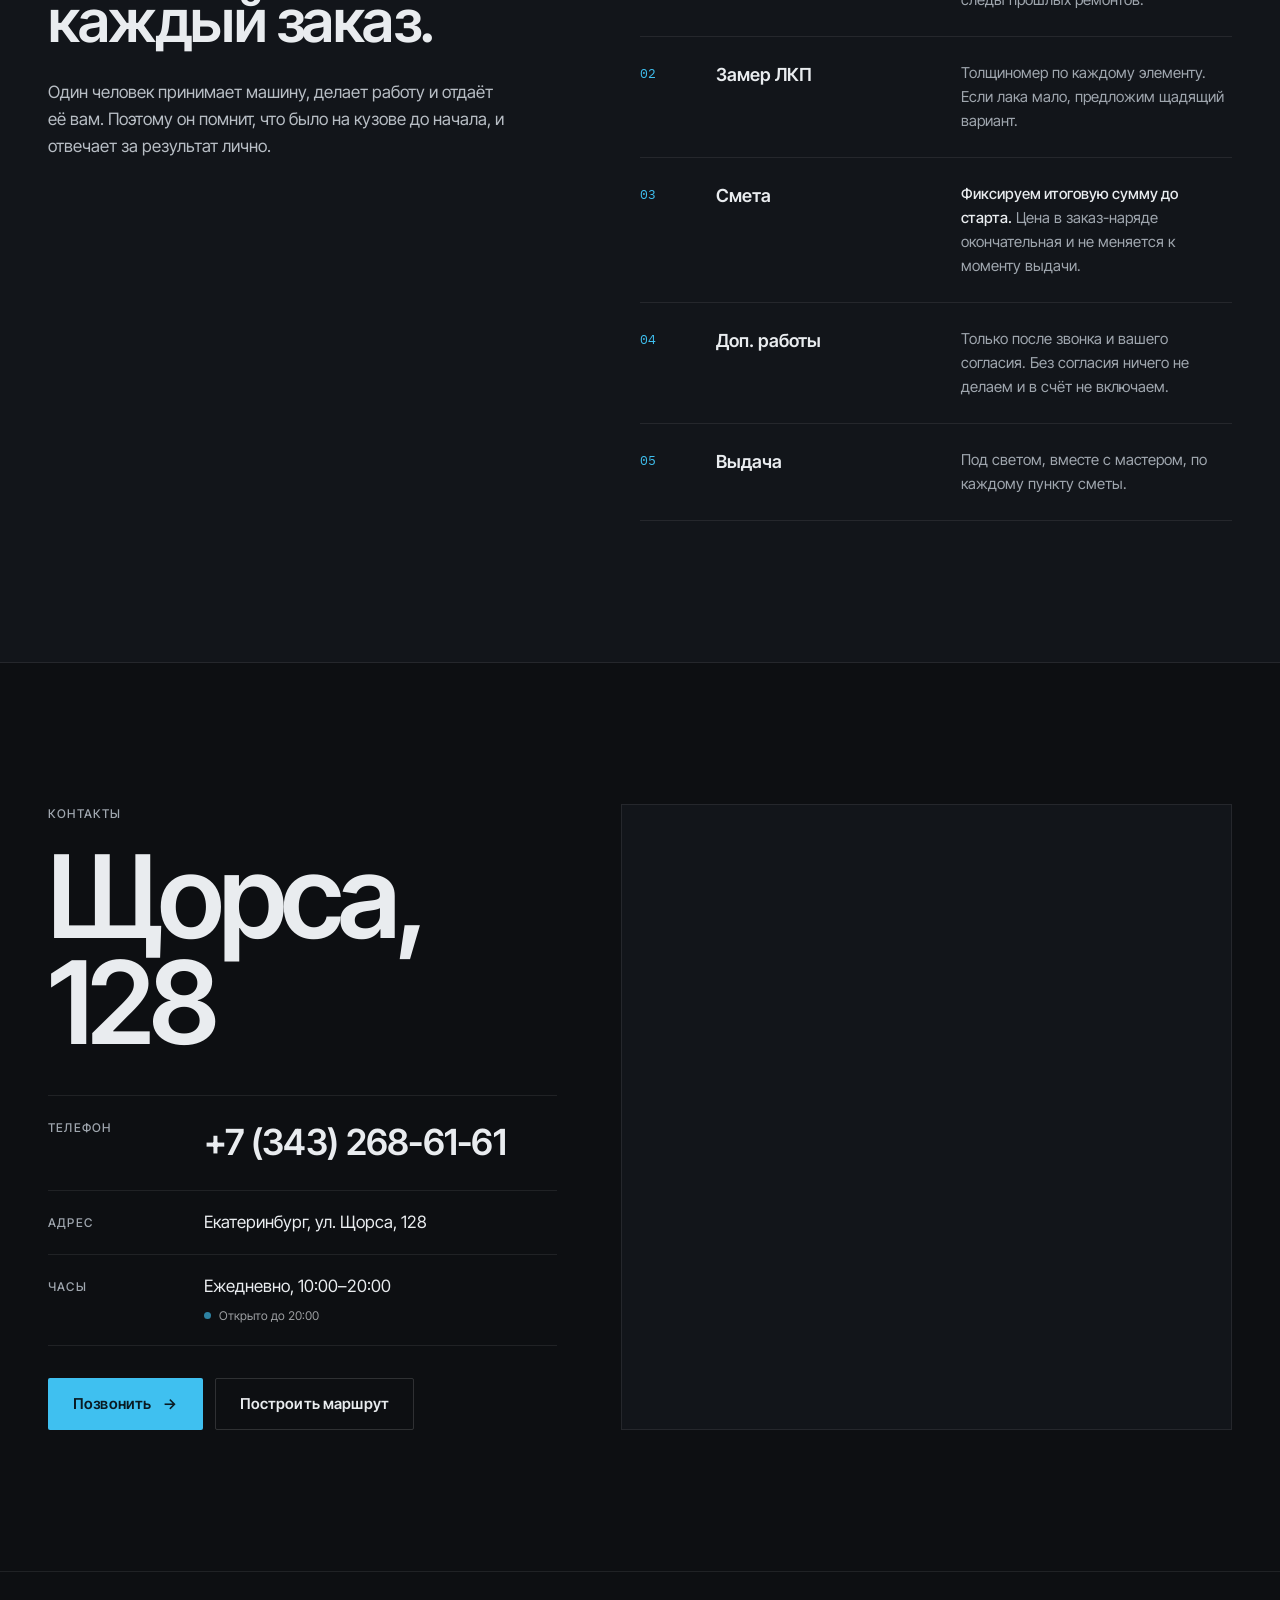
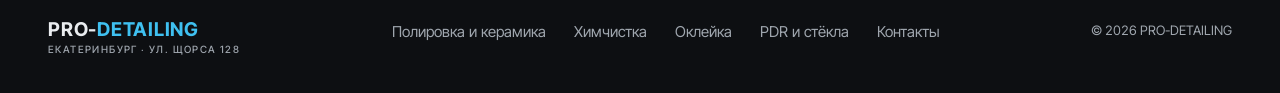
==== commit 21c392b7: "fix(ba): убран наезд кадров До/После на мобильных; редактура текстов без ИИ-штампов + детейлинг-терм" ====
--- a/index.html
+++ b/index.html
@@ -51,7 +51,6 @@
 }
 </script>
 
-<link rel="stylesheet" href="assets/style.css">
 </head>
 <body>
 <a class="skip" href="#main">Перейти к содержанию</a>
@@ -100,7 +99,7 @@
           <h1 id="hero-title" class="reveal" style="margin-top:24px">Мастер,<br>а не конвейер.</h1>
           <p class="hero-lead reveal">
             Каждый автомобиль от приёмки до выдачи ведёт один мастер.
-            <em>Смета — до начала работ.</em> Мы не «находим» дополнительные услуги, когда машина уже разобрана.
+            <em>Смета — до начала работ.</em> Все работы и точная стоимость фиксируются в листе осмотра до того, как мастер приступит к автомобилю.
           </p>
           <div class="hero-cta reveal">
             <a class="btn btn-primary" href="tel:+73432686161">Позвонить мастеру <span class="arr" aria-hidden="true">→</span></a>
@@ -145,9 +144,10 @@
           <div class="card-body">
             <p class="num"><span class="mono">01</span> Кузов</p>
             <h3>Полировка и керамическое покрытие</h3>
-            <p>Сначала замеряем толщину лакокрасочного покрытия, потом выбираем, сколько снимать. Лак — расходник, который не восстанавливается.</p>
+            <p>Промеряем каждый элемент толщиномером в микронах и подбираем связку кругов и паст так, чтобы убрать риску и сохранить максимальный заводской слой лака.</p>
             <ul class="bullets">
-              <li>Замер толщиномером по каждому элементу</li>
+              <li>Инспекционный свет Scangrip: риску видно до старта и после</li>
+              <li>Работа без силиконовых паст — царапины сполировываются, а не маскируются</li>
               <li>Удаление рисок, голограмм и матовости</li>
               <li>Керамика и инструкция по уходу после нанесения</li>
             </ul>
@@ -167,7 +167,7 @@
             <h3>Химчистка салона</h3>
             <ul class="bullets">
               <li>Отдельные составы для кожи, ткани и алькантары</li>
-              <li>Сушка в студии, а не у вас в гараже</li>
+              <li>Полная сушка в закрытом боксе — выдаём сухой салон без запаха сырости и запотевания стёкол</li>
             </ul>
             <span class="more">Подробнее <span aria-hidden="true">→</span></span>
           </div>
@@ -229,13 +229,13 @@
           <img loading="lazy"
             src="https://images.unsplash.com/photo-1518987048-93e29699e79a?auto=format&fit=crop&w=1800&q=80"
             alt="Кузов до полировки: матовый, с потерей глубины цвета" width="1800" height="1125">
-          <figcaption>До</figcaption>
+          <figcaption>До · Исходное состояние лака под инспекционной лампой</figcaption>
         </figure>
         <figure class="ba-shot" data-img>
           <img loading="lazy"
             src="https://images.unsplash.com/photo-1552519507-da3b142c6e3d?auto=format&fit=crop&w=1800&q=80"
             alt="Кузов после полировки: глубокий глянец" width="1800" height="1125">
-          <figcaption>После</figcaption>
+          <figcaption>После · Глубокий глянец без рисок и голограмм</figcaption>
         </figure>
       </div>
     </div>
@@ -254,7 +254,7 @@
         <div class="sheet-row">
           <span class="step mono">01</span>
           <dt>Осмотр при вас</dt>
-          <dd>Сколы, риски, следы прошлых ремонтов фиксируем <b>до начала работ</b>, а не после.</dd>
+          <dd>При вас осматриваем кузов под направленным светом и заносим в лист приёмки все сколы, притёртости и следы прошлых ремонтов.</dd>
         </div>
         <div class="sheet-row">
           <span class="step mono">02</span>
@@ -264,7 +264,7 @@
         <div class="sheet-row">
           <span class="step mono">03</span>
           <dt>Смета</dt>
-          <dd><b>Фиксируем сумму до старта.</b> Мы не «находим» дополнительные услуги по ходу работы.</dd>
+          <dd><b>Фиксируем итоговую сумму до старта.</b> Цена в заказ-наряде окончательная и не меняется к моменту выдачи.</dd>
         </div>
         <div class="sheet-row">
           <span class="step mono">04</span>
--- a/assets/style.css
+++ b/assets/style.css
@@ -261,7 +261,9 @@
   .sheet-row{grid-template-columns:40px 1fr}
   .sheet-row dd{grid-column:2}
   .c-row{grid-template-columns:1fr;gap:4px}
-  .ba{aspect-ratio:4/3}
+  .ba{display:grid;grid-template-columns:1fr;gap:16px;aspect-ratio:auto}
+  .ba-shot{position:relative;margin:0;width:100%;height:auto;aspect-ratio:16/10;overflow:hidden;border-radius:8px}
+  .ba-shot img{display:block;width:100%;height:auto;aspect-ratio:16/10;object-fit:cover}
   .mbar{
     display:grid;grid-template-columns:1fr 1fr;gap:8px;
     position:fixed;left:0;right:0;bottom:0;z-index:100;
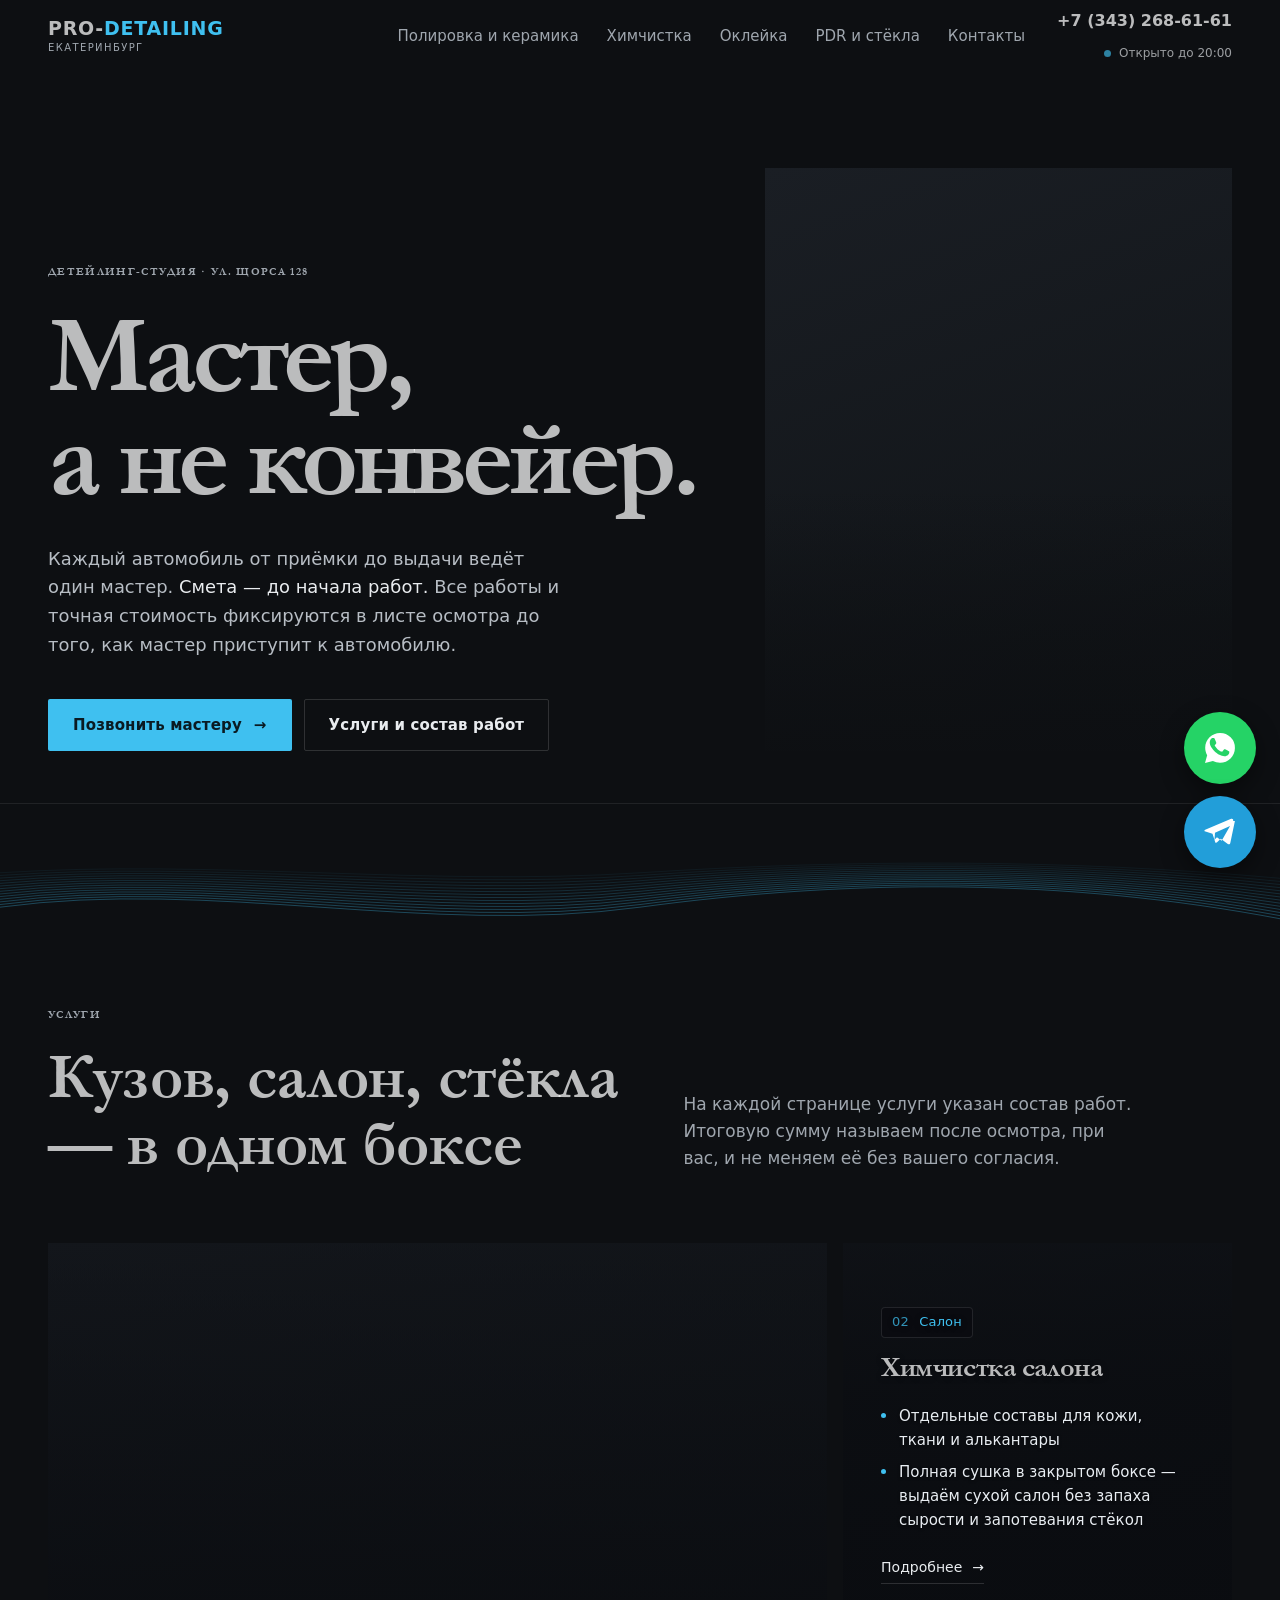
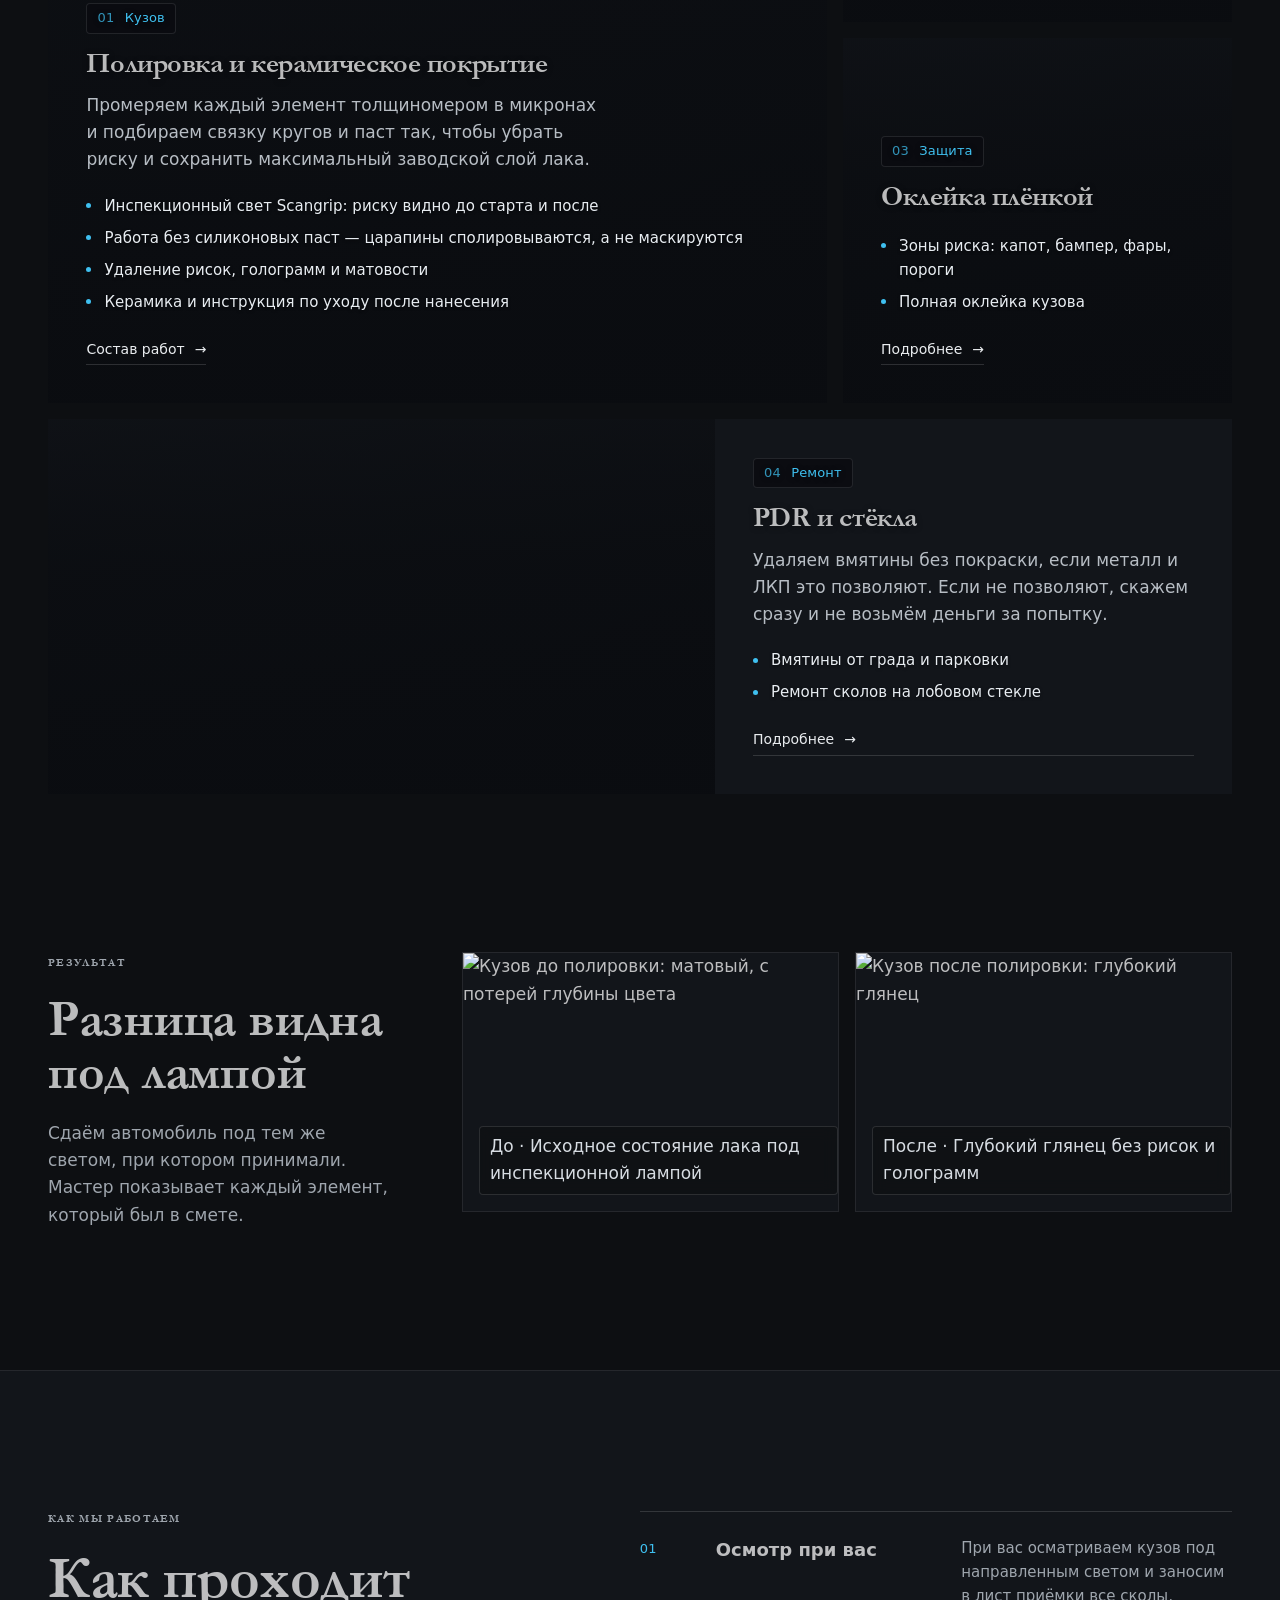
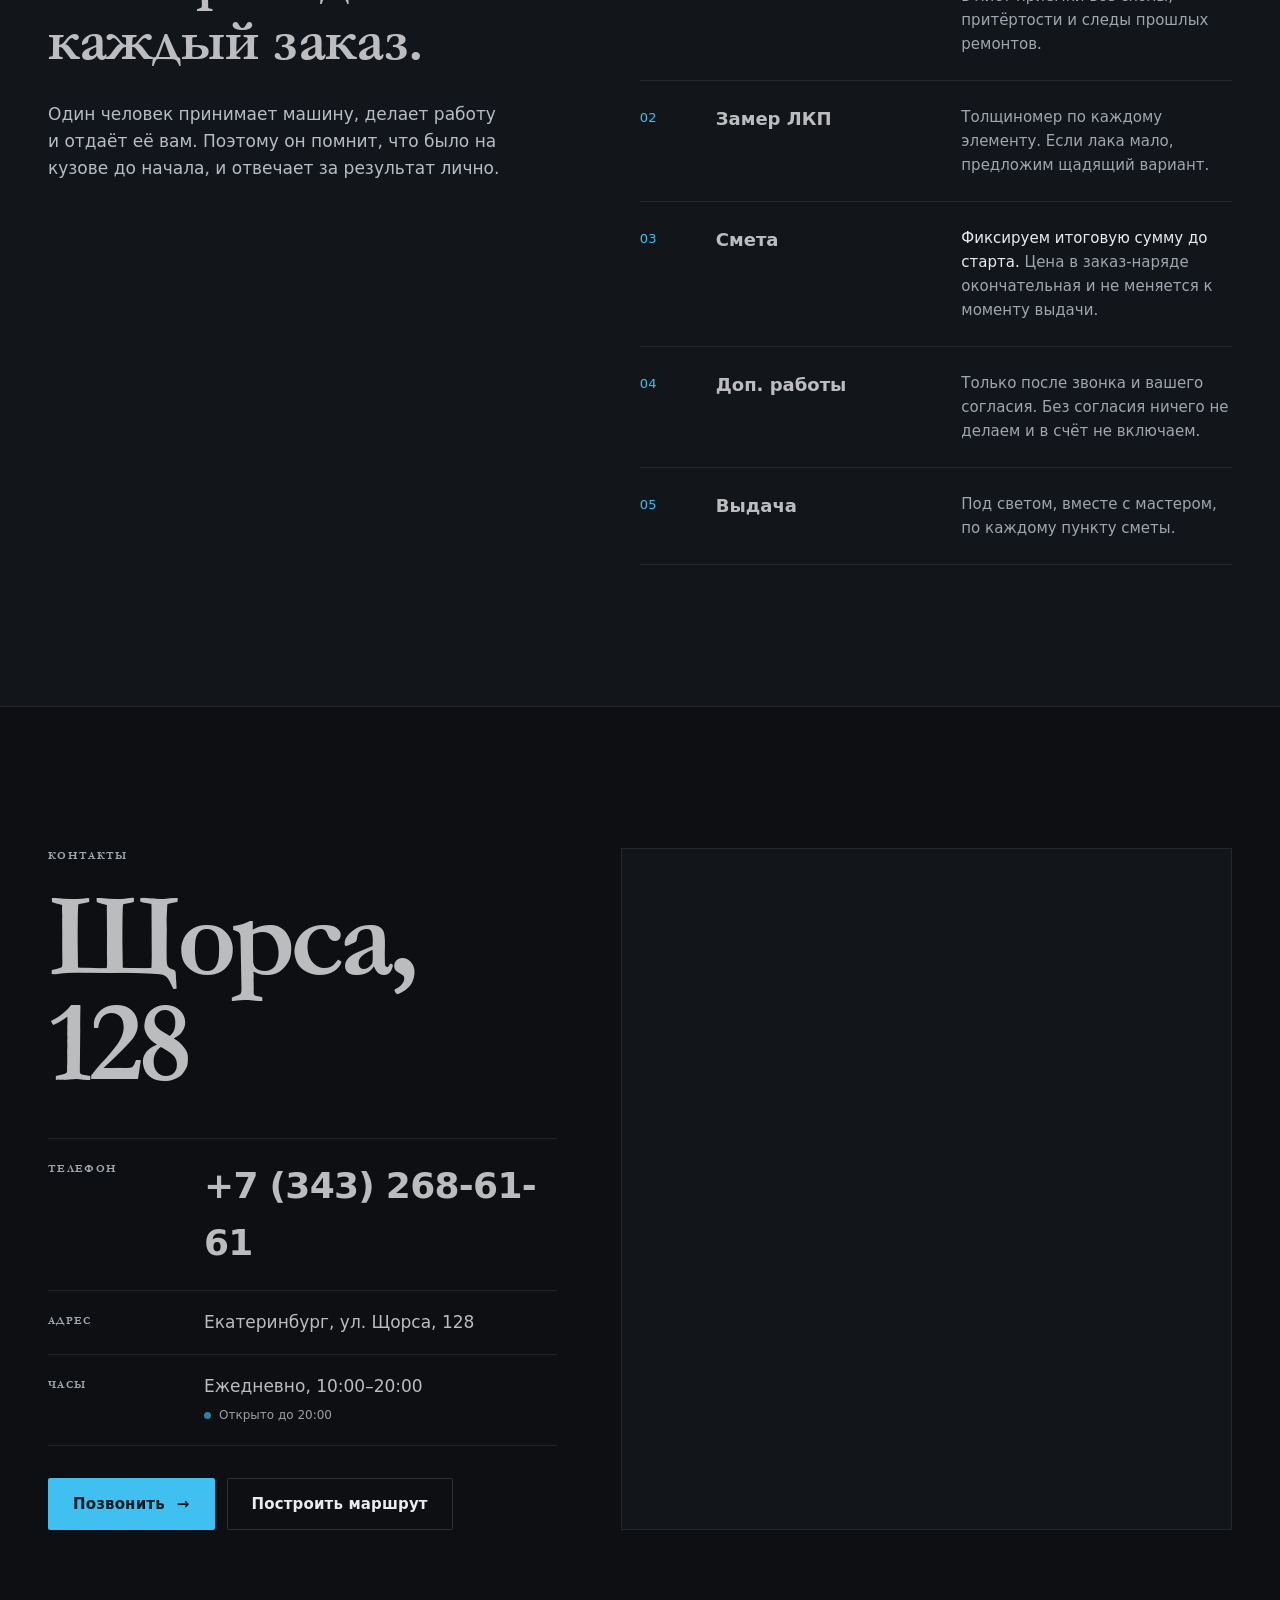
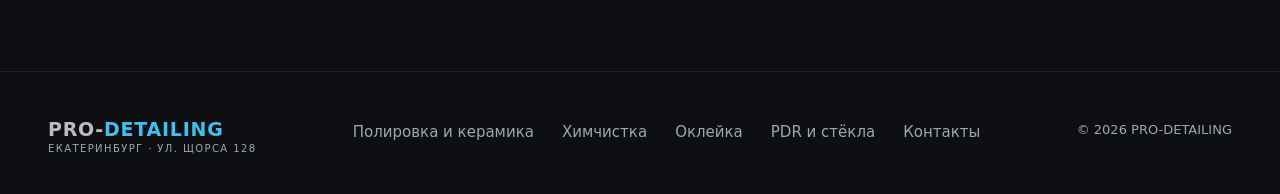
==== commit ef5875c5: "Добавлены мессенджеры и исправлены ссылки WhatsApp/Telegram" ====
--- a/index.html
+++ b/index.html
@@ -446,5 +446,13 @@
   document.getElementById('year').textContent = new Date().getFullYear();
 })();
 </script>
+  <div class="floating-messengers" aria-label="Быстрая связь в мессенджерах">
+    <a class="fm-wa" href="https://wa.me/79527270666" target="_blank" rel="noopener" aria-label="Написать в WhatsApp">
+      <svg viewBox="0 0 24 24" fill="currentColor" aria-hidden="true"><path d="M12.04 2C6.58 2 2.13 6.45 2.13 11.91c0 1.75.46 3.45 1.32 4.95L2 22l5.25-1.38a9.9 9.9 0 0 0 4.79 1.22h.01c5.46 0 9.9-4.45 9.9-9.91A9.85 9.85 0 0 0 12.04 2Zm5.8 14.05c-.25.7-1.45 1.33-2 1.38-.51.05-1.15.24-3.87-.81-3.27-1.29-5.34-4.64-5.5-4.85-.16-.22-1.31-1.75-1.31-3.34 0-1.59.83-2.37 1.13-2.7.29-.32.64-.4.85-.4h.61c.2 0 .46-.07.72.55.27.64.91 2.22.99 2.38.08.16.13.35.03.56-.11.22-.16.35-.32.54-.16.19-.34.42-.48.56-.16.16-.33.34-.14.66.19.32.83 1.37 1.79 2.22 1.23 1.1 2.26 1.44 2.58 1.6.32.16.51.13.7-.08.19-.22.8-.94 1.02-1.26.21-.32.43-.27.72-.16.29.1 1.87.88 2.19 1.04.32.16.53.24.61.38.08.13.08.77-.16 1.53Z"/></svg>
+    </a>
+    <a class="fm-tg" href="https://t.me/+79527270666" target="_blank" rel="noopener" aria-label="Написать в Telegram">
+      <svg viewBox="0 0 24 24" fill="currentColor" aria-hidden="true"><path d="M21.94 4.6 18.9 19.16c-.23 1.03-.84 1.28-1.7.8l-4.7-3.47-2.27 2.18c-.25.25-.46.46-.94.46-.47 0-.4-.18-.56-.63L6.99 13.2l-4.66-1.46c-1.01-.31-1.03-1 .21-1.48L19.42 3.2c.83-.31 1.63.19 1.35 1.4h.17ZM8.66 12.53l-.32 4.6 1.63-1.6 3.13 2.31 5.6-9.9-10.04 4.59Z"/></svg>
+    </a>
+  </div>
 </body>
 </html>
--- a/assets/style.css
+++ b/assets/style.css
@@ -1,3 +1,20 @@
+/* ===== Шрифты ===== */
+@font-face{
+  font-family:"Garamond Libre";
+  src:url("fonts/GaramondLibre-Regular.ttf") format("truetype");
+  font-weight:400;font-style:normal;font-display:swap;
+}
+@font-face{
+  font-family:"Garamond Libre";
+  src:url("fonts/GaramondLibre-Bold.ttf") format("truetype");
+  font-weight:700;font-style:normal;font-display:swap;
+}
+@font-face{
+  font-family:"Garamond Libre";
+  src:url("fonts/GaramondLibre-Italic.ttf") format("truetype");
+  font-weight:400;font-style:italic;font-display:swap;
+}
+
 /* ===== Токены ===== */
 :root{
   --bg:#0D0F12;
@@ -11,8 +28,9 @@
   --cyan-ink:#0A1A22;
   /* Хром: только логотип и крупные заголовки */
   --chrome:linear-gradient(176deg,#FFFFFF 0%,#D9DEE4 30%,#8E969F 49%,#5E656D 53%,#C9CFD6 72%,#F2F4F6 100%);
-  --sans:"Inter Tight",system-ui,-apple-system,"Segoe UI",Roboto,sans-serif;
-  --mono:"IBM Plex Mono",ui-monospace,SFMono-Regular,Menlo,monospace;
+  --sans:"Manrope",system-ui,-apple-system,"Segoe UI",Roboto,sans-serif;
+  --display:"Garamond Libre","Plus Jakarta Sans",system-ui,-apple-system,"Segoe UI",Roboto,serif;
+  --mono:var(--sans);
   --ease:cubic-bezier(.2,.7,.1,1);
   --wrap:1280px;
   --pad:clamp(20px,4vw,48px);
@@ -23,7 +41,7 @@
 html{scroll-behavior:smooth;-webkit-text-size-adjust:100%}
 body{
   margin:0;background:var(--bg);color:var(--text);
-  font:400 17px/1.6 var(--sans);
+  font:400 17px/1.6 var(--sans);color:rgba(255,255,255,.72);
   -webkit-font-smoothing:antialiased;text-rendering:optimizeLegibility;
 }
 img{display:block;max-width:100%;height:auto}
@@ -36,14 +54,14 @@
 
 .wrap{max-width:var(--wrap);margin:0 auto;padding:0 var(--pad)}
 .mono{font-family:var(--mono);font-size:13px;letter-spacing:.02em}
-.label{font-size:12px;font-weight:500;letter-spacing:.1em;text-transform:uppercase;color:var(--muted);font-variant-numeric:tabular-nums}
+.label{font-family:var(--display);font-size:11px;font-weight:600;letter-spacing:.12em;text-transform:uppercase;color:var(--muted);font-variant-numeric:tabular-nums}
 /* Линия перед надзаголовком читается как «— ТАРИФЫ»: скрываем */
 .label .tick{display:none}
 
 /* Акцентное слово: сплошной цвет вместо фольгированного градиента */
 .chrome{color:var(--cyan)}
 
-h1,h2,h3{margin:0;font-weight:600;letter-spacing:-.025em;line-height:1.02}
+h1,h2,h3{margin:0;font-family:var(--display);font-weight:700;letter-spacing:-.005em;line-height:1.05}
 h2{font-size:clamp(34px,5vw,64px)}
 h3{font-size:clamp(22px,2.2vw,30px);letter-spacing:-.015em;line-height:1.15}
 p{margin:0}
@@ -105,7 +123,7 @@
 /* ===== Hero ===== */
 .hero{position:relative;padding:calc(var(--header-h) + clamp(40px,8vw,96px)) 0 0;overflow:hidden}
 .hero-grid{display:grid;grid-template-columns:7fr 5fr;gap:clamp(32px,5vw,72px);align-items:end}
-.hero h1{font-size:clamp(52px,8.6vw,128px);line-height:.94;letter-spacing:-.045em}
+.hero h1{font-family:var(--display);font-weight:600;font-size:clamp(52px,8.6vw,128px);line-height:.94;letter-spacing:-.045em}
 .hero-lead{margin-top:32px;max-width:520px;font-size:clamp(17px,1.4vw,19px);color:#B7BDC4}
 .hero-lead em{font-style:normal;color:var(--text)}
 .hero-cta{display:flex;flex-wrap:wrap;gap:12px;margin-top:40px}
@@ -120,7 +138,7 @@
 .hero-photo{position:relative;aspect-ratio:4/5;max-height:640px;background:var(--bg-2);overflow:hidden}
 .hero-photo img{width:100%;height:100%;object-fit:cover;transform:scale(1.04);transition:transform 1.6s var(--ease)}
 .hero-photo.is-in img{transform:scale(1)}
-.hero-photo::after{content:"";position:absolute;inset:0;background:linear-gradient(to top,rgba(13,15,18,.9) 0%,rgba(13,15,18,.55) 20%,rgba(13,15,18,0) 45%)}
+.hero-photo::after{content:"";position:absolute;inset:0;background:linear-gradient(to top,rgba(13,15,18,.9) 0%,rgba(13,15,18,.55) 20%,rgba(13,15,18,0) 45%);pointer-events:none}
 .hero-photo figcaption{position:absolute;left:20px;bottom:18px;z-index:2;color:#C9CED4}
 
 /* Линейный силуэт + волна (из обложки ВК) */
@@ -252,6 +270,9 @@
 }
 @media (max-width:760px){
   body{padding-bottom:calc(68px + env(safe-area-inset-bottom))}
+  .hero-facts{padding-right:52px;gap:8px 16px}
+  .hero-facts span{padding-left:0}
+  .hero-facts span::before{display:none}
   .bento{grid-template-columns:1fr}
   .card-main{grid-row:auto;min-height:520px}
   .card-wide{flex-direction:column}
@@ -343,8 +364,8 @@
 .tiers .card .num{margin-bottom:0}
 .tiers .card .num + h3{margin-top:20px}
 .tiers .card .price{margin-top:auto;padding-top:24px}
-/* Текст тарифов занимает всю карточку: оверлей плотный по всей высоте */
-.tiers .card .media::after{background:linear-gradient(to top,rgba(10,12,16,.96) 0%,rgba(10,12,16,.9) 55%,rgba(10,12,16,.78) 100%)}
+  .tiers .card .media{opacity:.55}
+  .tiers .card .media::after{background:linear-gradient(to top,rgba(10,12,16,.97) 0%,rgba(10,12,16,.93) 60%,rgba(10,12,16,.82) 100%)}
 .tiers .card.is-featured{outline:1px solid rgba(63,192,240,.55);outline-offset:-1px}
 .tiers .card.is-featured::before{content:"";position:absolute;left:0;right:0;top:0;height:2px;background:var(--cyan);z-index:2}
 .card-meta{margin:8px 0 0;font-size:14px;color:var(--muted);font-variant-numeric:tabular-nums}
@@ -419,6 +440,12 @@
   .case-head p{max-width:560px}
 }
 @media (max-width:760px){
+  /* Липкий заголовок кейса на телефоне наползает на фото и спецификации */
+  .case--split,
+  .case-head{
+    position:static !important;
+    top:auto !important;
+  }
   .tiers,.duo,.compare,.ba{grid-template-columns:1fr}
   .tiers .card{min-height:440px}
   .tiers .card:last-child{grid-column:auto}
@@ -437,3 +464,91 @@
   .case-stats div:nth-child(even){border-left:1px solid var(--line)}
   .case-stats div:nth-child(n+3){border-top:1px solid var(--line)}
 }
+
+
+/* ===== Протокол химчистки: шаги 50 / карточка стандарта 50 ===== */
+.protocol--std .protocol-grid{grid-template-columns:repeat(2,minmax(0,1fr));gap:clamp(32px,5vw,72px);align-items:stretch}
+.protocol--std .sheet-row{grid-template-columns:48px minmax(0,1fr);row-gap:8px}
+.protocol--std .sheet-row dd{grid-column:2}
+
+.std-card{
+  display:flex;flex-direction:column;min-width:0;
+  background:var(--bg-3);border:1px solid var(--line);border-radius:12px;overflow:hidden;
+}
+.std-photo{position:relative;margin:0;aspect-ratio:16/10;background:var(--bg)}
+.std-photo img{display:block;width:100%;height:100%;object-fit:cover}
+.std-photo::after{
+  content:"";position:absolute;inset:0;pointer-events:none;
+  background:linear-gradient(to top,rgba(10,12,16,.96) 0%,rgba(10,12,16,.78) 60%,rgba(10,12,16,.25) 100%);
+}
+.std-photo-cap{position:absolute;left:0;right:0;bottom:0;z-index:1;padding:28px;display:flex;flex-direction:column;align-items:flex-start;gap:14px}
+.std-tag{
+  font-family:var(--display);font-size:11px;font-weight:600;letter-spacing:.12em;text-transform:uppercase;color:#fff;
+  background:rgba(10,12,16,.75);backdrop-filter:blur(8px);-webkit-backdrop-filter:blur(8px);
+  padding:4px 10px;border-radius:4px;
+}
+.std-photo-cap h3{font-size:clamp(22px,2.1vw,28px);line-height:1.15;color:#fff;max-width:20ch}
+
+.std-stats{display:grid;grid-template-columns:repeat(3,minmax(0,1fr));margin:0;border-bottom:1px solid var(--line)}
+.std-stats div{padding:22px 28px;min-width:0}
+.std-stats div + div{border-left:1px solid var(--line)}
+.std-stats dt{font-size:13px;color:var(--muted);margin:0 0 6px}
+.std-stats dd{margin:0;font-size:clamp(20px,1.8vw,24px);font-weight:600;letter-spacing:-.01em;color:var(--text);font-variant-numeric:tabular-nums;white-space:nowrap}
+
+.std-block{padding:24px 28px 0}
+.std-subtitle{margin:0 0 6px;font-size:12px;font-weight:500;letter-spacing:.1em;text-transform:uppercase;color:var(--muted)}
+.std-list{list-style:none;margin:0;padding:0}
+.std-list li{display:flex;justify-content:space-between;align-items:baseline;gap:20px;padding:14px 0;border-bottom:1px solid var(--line)}
+.std-list li:last-child{border-bottom:0}
+.std-name{font-weight:600;font-size:16px;color:var(--text);white-space:nowrap}
+.std-note{font-size:14px;color:var(--muted);text-align:right}
+
+.std-foot{margin-top:auto;padding:24px 28px 28px;display:flex;align-items:center;justify-content:space-between;gap:20px;border-top:1px solid var(--line)}
+.std-foot p{margin:0;font-size:14px;color:var(--muted);max-width:32ch}
+.std-foot .btn{flex-shrink:0}
+
+@media (max-width:1024px){
+  .protocol--std .protocol-grid{grid-template-columns:1fr}
+}
+@media (max-width:560px){
+  .std-photo{aspect-ratio:4/3}
+  .std-photo-cap,.std-block{padding-left:20px;padding-right:20px}
+  .std-stats div{padding:18px 16px}
+  .std-list li{flex-direction:column;gap:4px}
+  .std-note{text-align:left}
+  .std-foot{flex-direction:column;align-items:stretch;padding:20px}
+}
+/* Фото забирает лишнюю высоту: карточка ровно по высоте колонки шагов */
+.std-photo{aspect-ratio:auto;flex:1 1 300px;min-height:300px}
+.std-photo img{position:absolute;inset:0}
+.std-stats dd,.std-name{white-space:nowrap}
+@media (max-width:1024px){ .std-photo{flex:none;aspect-ratio:16/10;min-height:0} }
+@media (max-width:560px){ .std-photo{aspect-ratio:4/3} }
+/* ===== Плавающие мессенджеры ===== */
+.floating-messengers{
+  position:fixed;
+  right:24px;
+  bottom:32px;
+  z-index:99;
+  display:flex;
+  flex-direction:column;
+  gap:12px;
+}
+.floating-messengers a{
+  width:72px;height:72px;
+  border-radius:50%;
+  display:flex;align-items:center;justify-content:center;
+  color:#fff;
+  box-shadow:0 8px 24px rgba(0,0,0,0.45);
+  transition:transform .18s var(--ease);
+}
+.floating-messengers a:hover,
+.floating-messengers a:active{transform:scale(1.08)}
+.floating-messengers svg{width:36px;height:36px;display:block}
+.fm-wa{background:#25D366}
+.fm-tg{background:#229ED9}
+@media (max-width:760px){
+  .floating-messengers{right:18px;bottom:128px;gap:10px}
+  .floating-messengers a{width:48px;height:48px}
+  .floating-messengers svg{width:24px;height:24px}
+}
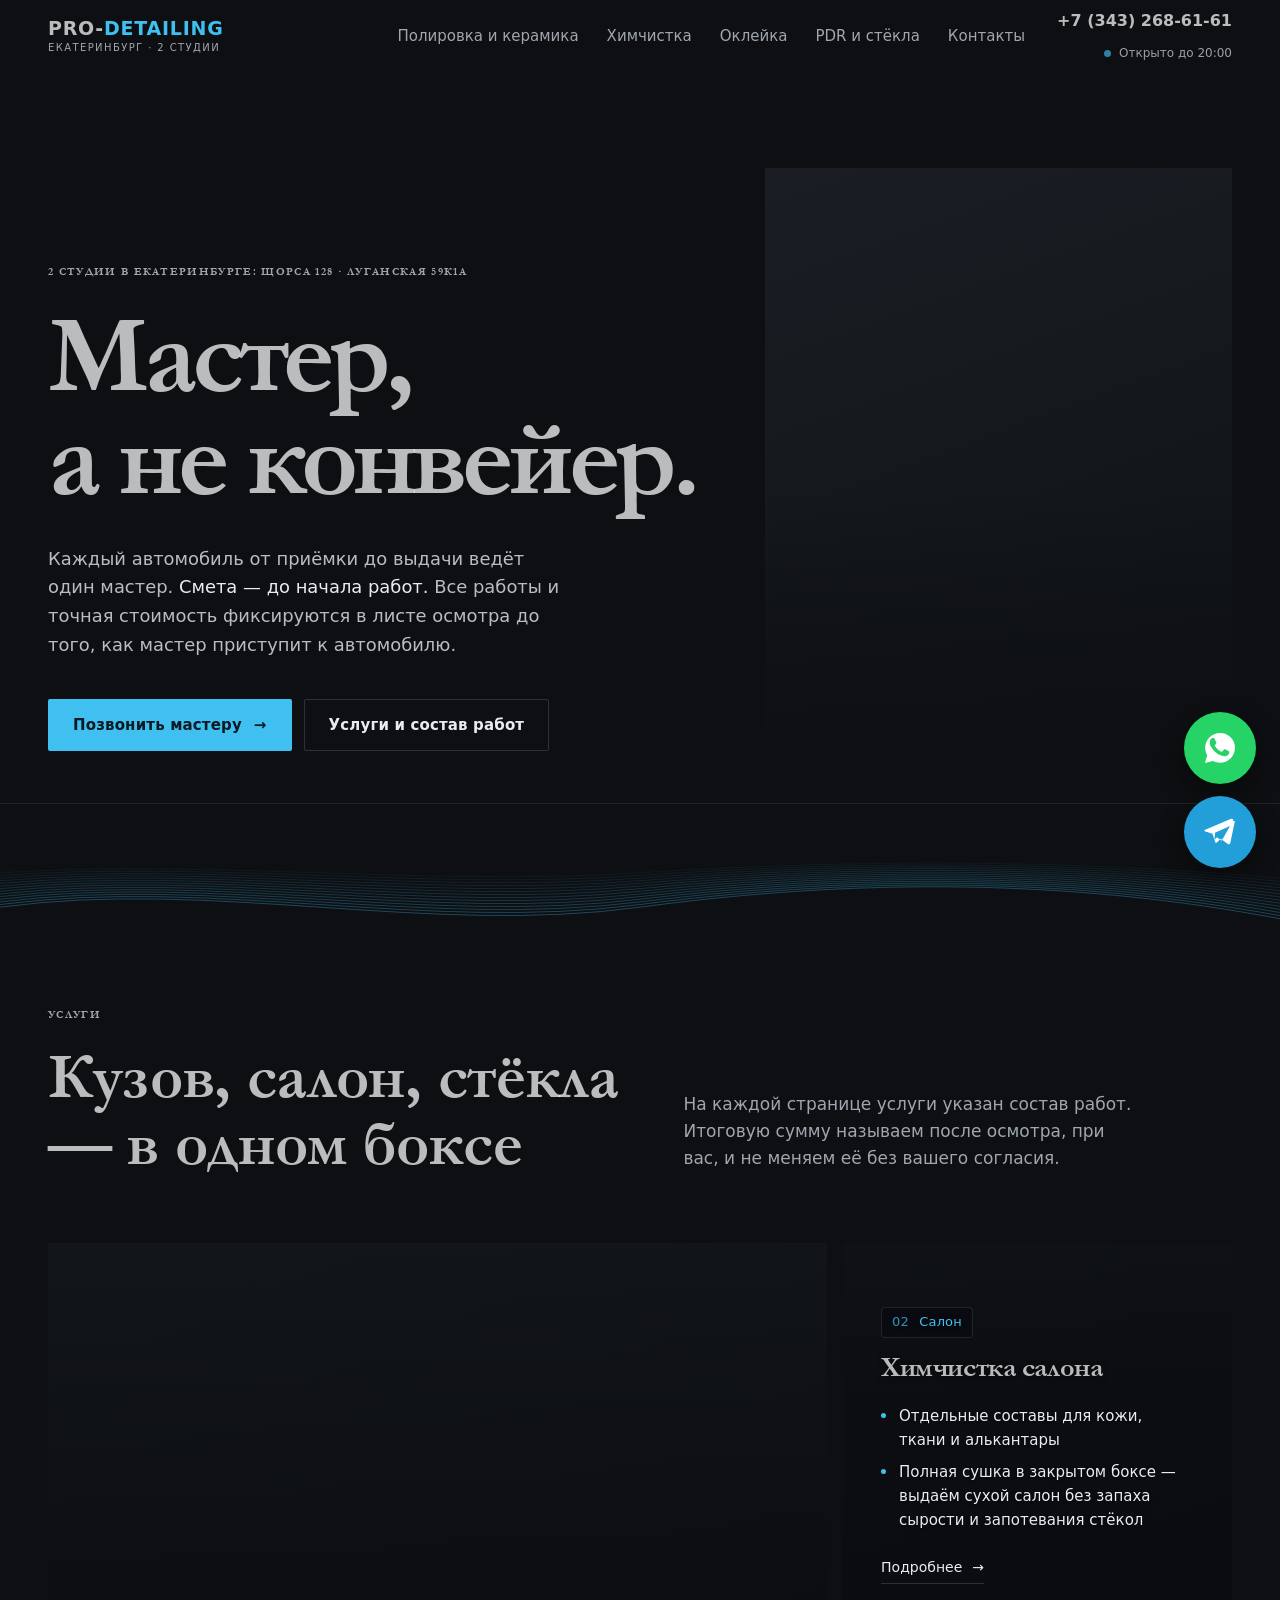
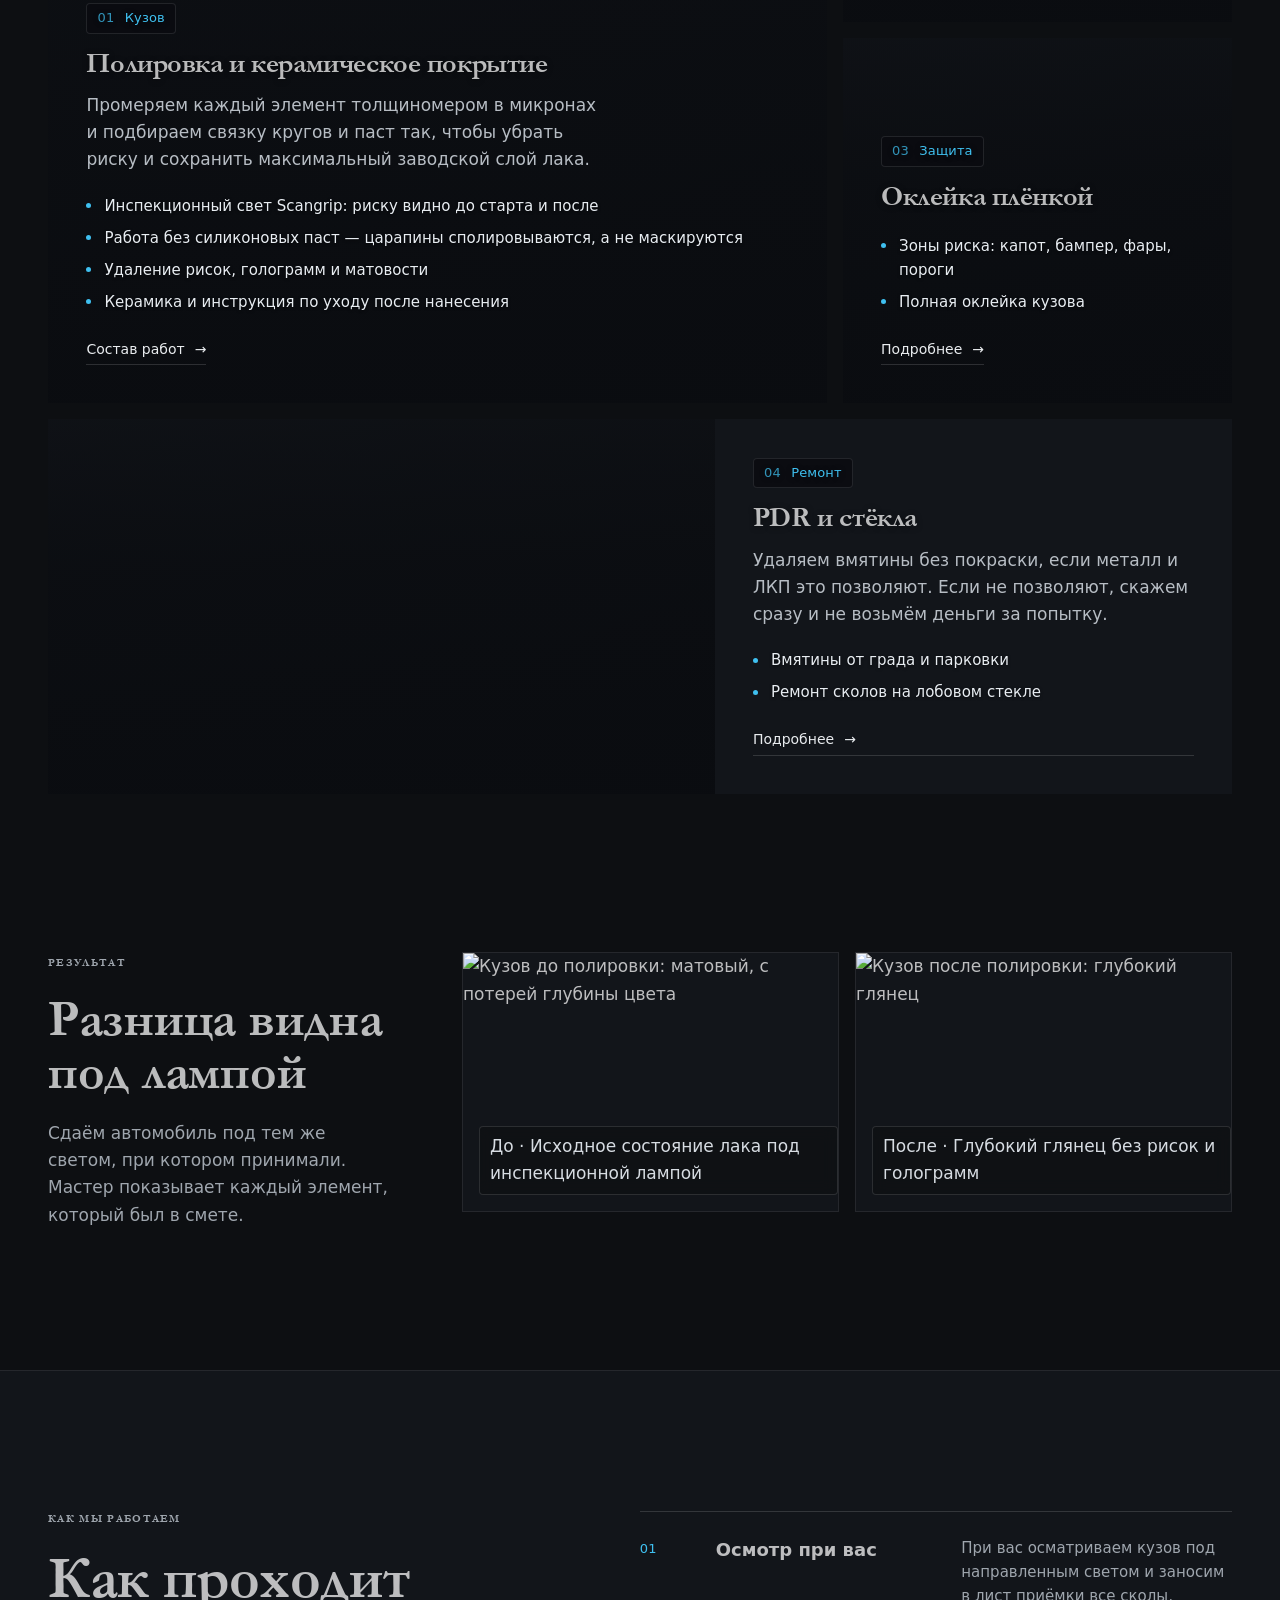
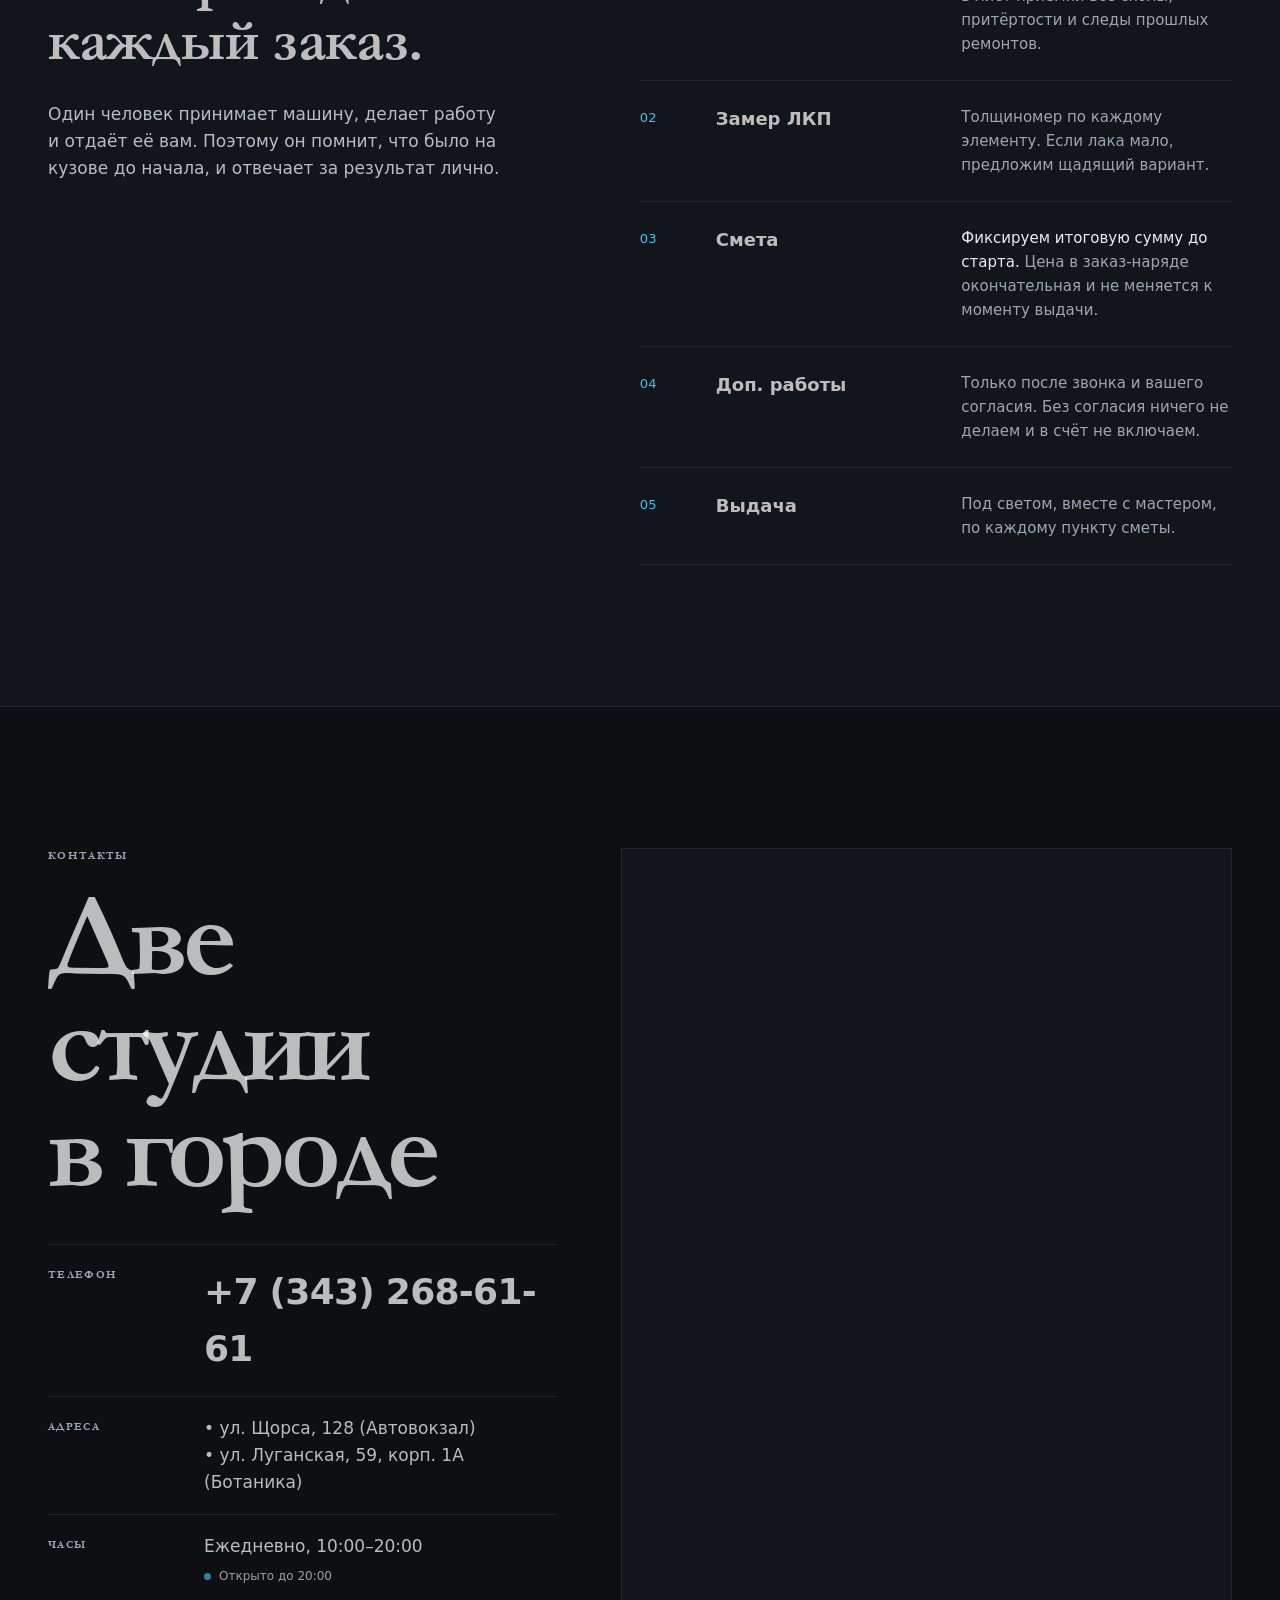
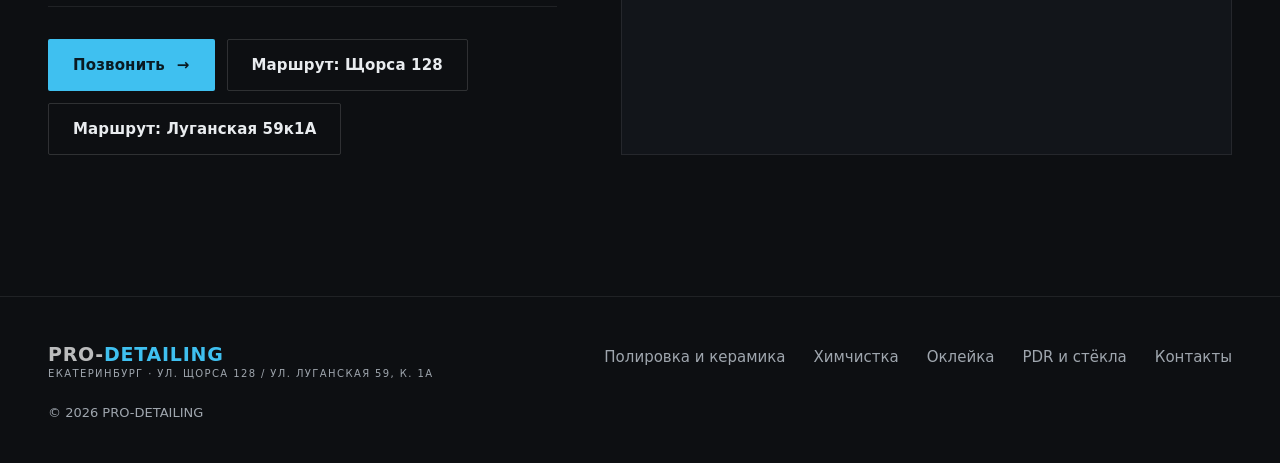
==== commit 9be8e2f9: "kontakty: восстановить map-title, выровнять hero-колонки" ====
--- a/index.html
+++ b/index.html
@@ -28,7 +28,7 @@
   "telephone": "+73432686161",
   "address": {
     "@type": "PostalAddress",
-    "streetAddress": "ул. Щорса, 128",
+    "streetAddress": "ул. Щорса, 128 / ул. Луганская, 59, корп. 1А",
     "addressLocality": "Екатеринбург",
     "addressCountry": "RU"
   },
@@ -60,7 +60,7 @@
   <div class="wrap">
     <a href="index.html" class="logo" aria-label="PRO-DETAILING, на главную">
       <b>PRO-<span class="chrome">DETAILING</span></b>
-      <small>Екатеринбург</small>
+      <small>Екатеринбург · 2 студии</small>
     </a>
     <nav class="nav" aria-label="Основная навигация">
       <a href="keramika.html">Полировка и керамика</a>
@@ -85,7 +85,7 @@
   <a href="okleyka.html">Оклейка плёнкой</a>
   <a href="pdr-stekla.html">PDR и стёкла</a>
   <a href="kontakty.html">Контакты</a>
-  <p class="mnav-meta">ул. Щорса 128 · 10:00–20:00 ежедневно</p>
+  <p class="mnav-meta">Щорса 128 · Луганская 59к1А · 10:00–20:00 ежедневно</p>
 </nav>
 
 <main id="main">
@@ -95,7 +95,7 @@
     <div class="wrap">
       <div class="hero-grid">
         <div>
-          <p class="label reveal"><span class="tick"></span>Детейлинг-студия · ул. Щорса 128</p>
+          <p class="label reveal"><span class="tick"></span>2 студии в Екатеринбурге: Щорса 128 · Луганская 59к1А</p>
           <h1 id="hero-title" class="reveal" style="margin-top:24px">Мастер,<br>а не конвейер.</h1>
           <p class="hero-lead reveal">
             Каждый автомобиль от приёмки до выдачи ведёт один мастер.
@@ -285,31 +285,37 @@
     <div class="wrap contacts-grid">
       <div>
         <p class="label reveal"><span class="tick"></span>Контакты</p>
-        <h2 id="contacts-title" class="reveal" style="margin-top:20px">Щорса,<br>128</h2>
-
-        <div class="c-list reveal">
-          <div class="c-row">
-            <span class="label">Телефон</span>
-            <a class="c-phone" href="tel:+73432686161">+7 (343) 268-61-61</a>
-          </div>
-          <div class="c-row">
-            <span class="label">Адрес</span>
-            <span>Екатеринбург, ул. Щорса, 128</span>
-          </div>
-          <div class="c-row">
-            <span class="label">Часы</span>
-            <span>Ежедневно, 10:00–20:00<br>
-              <span class="status" data-status style="margin-top:6px"><span class="dot" aria-hidden="true"></span><span data-status-text>—</span></span>
-            </span>
-          </div>
-        </div>
-
-        <div class="c-cta reveal">
-          <a class="btn btn-primary" href="tel:+73432686161">Позвонить <span class="arr" aria-hidden="true">→</span></a>
-          <a class="btn btn-ghost" target="_blank" rel="noopener"
-             href="https://yandex.ru/maps/?text=%D0%95%D0%BA%D0%B0%D1%82%D0%B5%D1%80%D0%B8%D0%BD%D0%B1%D1%83%D1%80%D0%B3%2C%20%D1%83%D0%BB%D0%B8%D1%86%D0%B0%20%D0%A9%D0%BE%D1%80%D1%81%D0%B0%2C%20128">
-             Построить маршрут</a>
-        </div>
+          <h2 id="contacts-title" class="reveal" style="margin-top:20px">Две студии<br>в городе</h2>
+
+          <div class="c-list reveal">
+            <div class="c-row">
+              <span class="label">Телефон</span>
+              <a class="c-phone" href="tel:+73432686161">+7 (343) 268-61-61</a>
+            </div>
+            <div class="c-row">
+              <span class="label">Адреса</span>
+              <span>
+                • ул. Щорса, 128 (Автовокзал)<br>
+                • ул. Луганская, 59, корп. 1А (Ботаника)
+              </span>
+            </div>
+            <div class="c-row">
+              <span class="label">Часы</span>
+              <span>Ежедневно, 10:00–20:00<br>
+                <span class="status" data-status style="margin-top:6px"><span class="dot" aria-hidden="true"></span><span data-status-text>—</span></span>
+              </span>
+            </div>
+          </div>
+
+          <div class="c-cta reveal">
+            <a class="btn btn-primary" href="tel:+73432686161">Позвонить <span class="arr" aria-hidden="true">→</span></a>
+            <a class="btn btn-ghost" target="_blank" rel="noopener"
+               href="https://yandex.ru/maps/?text=%D0%95%D0%BA%D0%B0%D1%82%D0%B5%D1%80%D0%B8%D0%BD%D0%B1%D1%83%D1%80%D0%B3%2C%20%D1%83%D0%BB%D0%B8%D1%86%D0%B0%20%D0%A9%D0%BE%D1%80%D1%81%D0%B0%2C%20128">
+               Маршрут: Щорса 128</a>
+            <a class="btn btn-ghost" target="_blank" rel="noopener"
+               href="https://yandex.ru/maps/?text=%D0%95%D0%BA%D0%B0%D1%82%D0%B5%D1%80%D0%B8%D0%BD%D0%B1%D1%83%D1%80%D0%B3%2C%20%D1%83%D0%BB%D0%B8%D1%86%D0%B0%20%D0%9B%D1%83%D0%B3%D0%B0%D0%BD%D1%81%D0%BA%D0%B0%D1%8F%2C%2059%D0%BA1%D0%90">
+               Маршрут: Луганская 59к1А</a>
+          </div>
       </div>
 
       <div class="map reveal">
@@ -327,7 +333,7 @@
   <div class="wrap">
     <a href="index.html" class="logo" aria-label="PRO-DETAILING, на главную">
       <b>PRO-<span class="chrome">DETAILING</span></b>
-      <small>Екатеринбург · ул. Щорса 128</small>
+      <small>Екатеринбург · ул. Щорса 128 / ул. Луганская 59, к. 1А</small>
     </a>
     <nav aria-label="Навигация в подвале">
       <a href="keramika.html">Полировка и керамика</a>
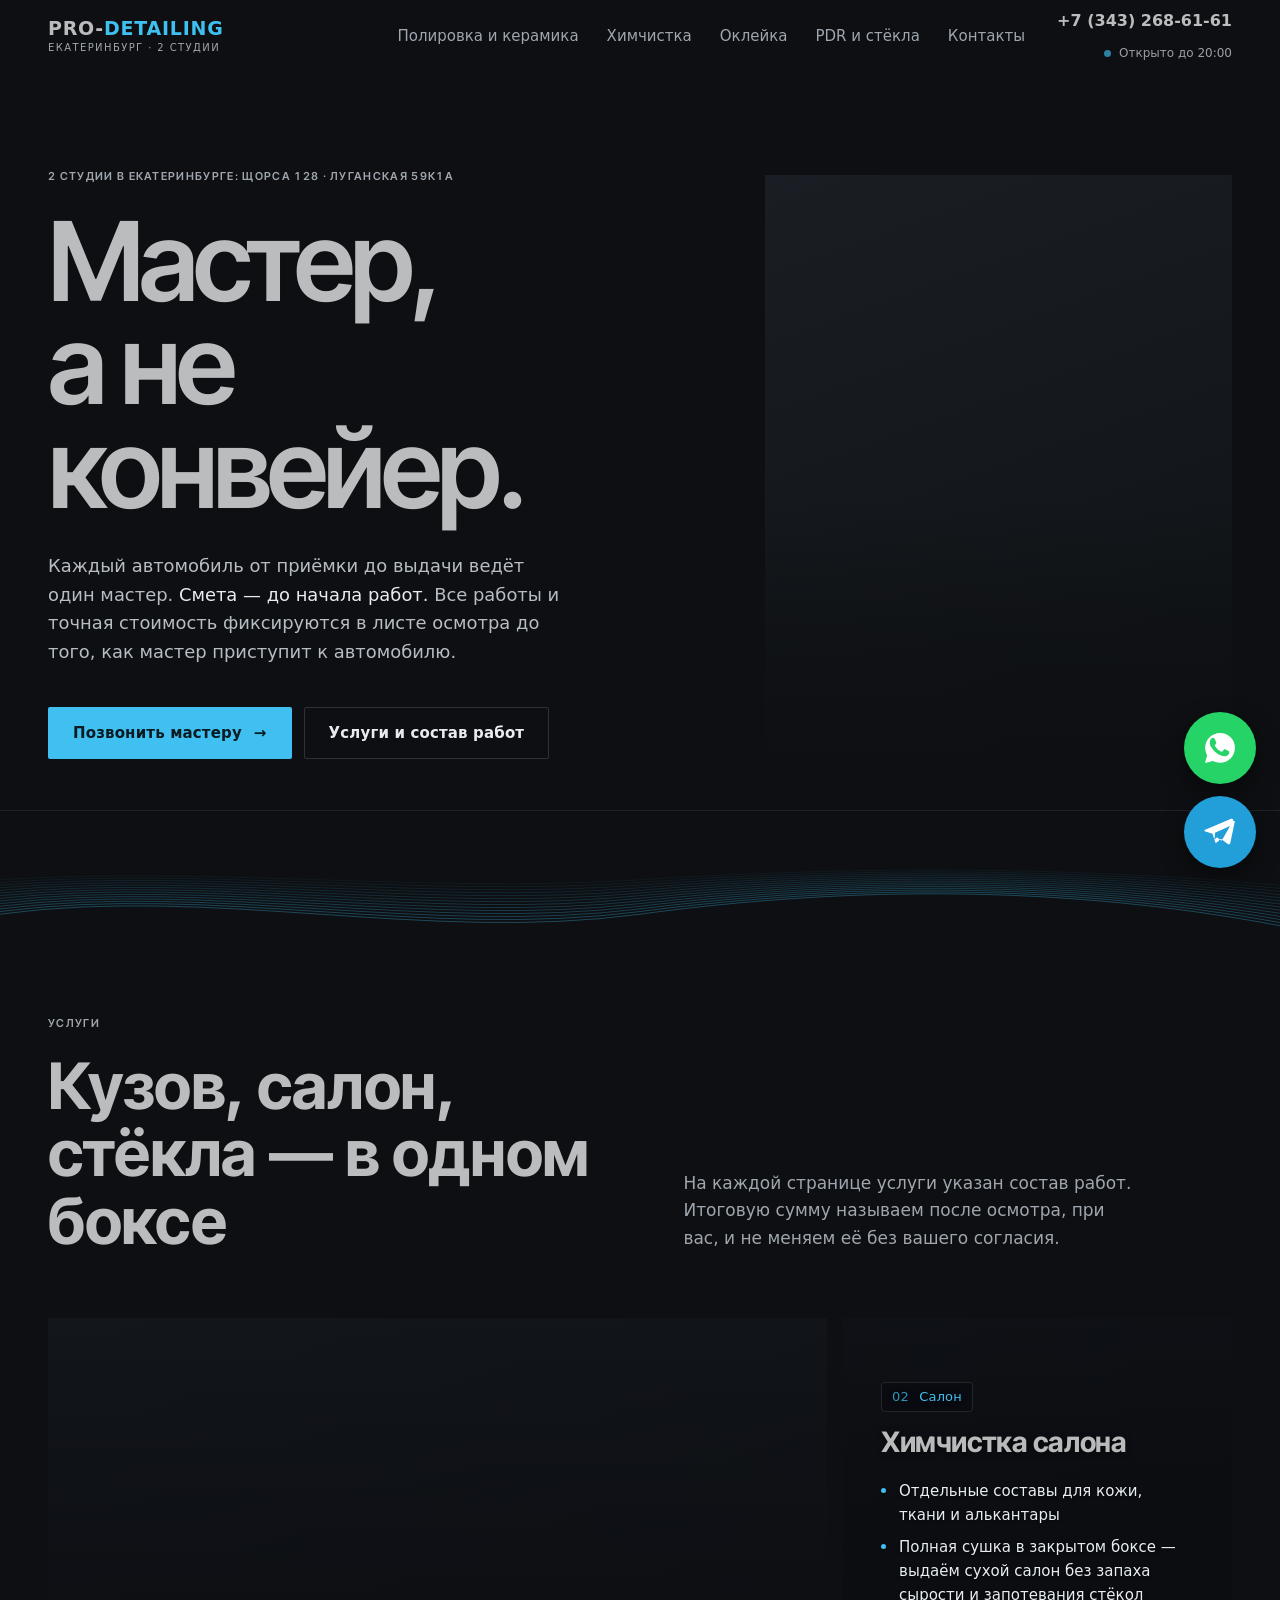
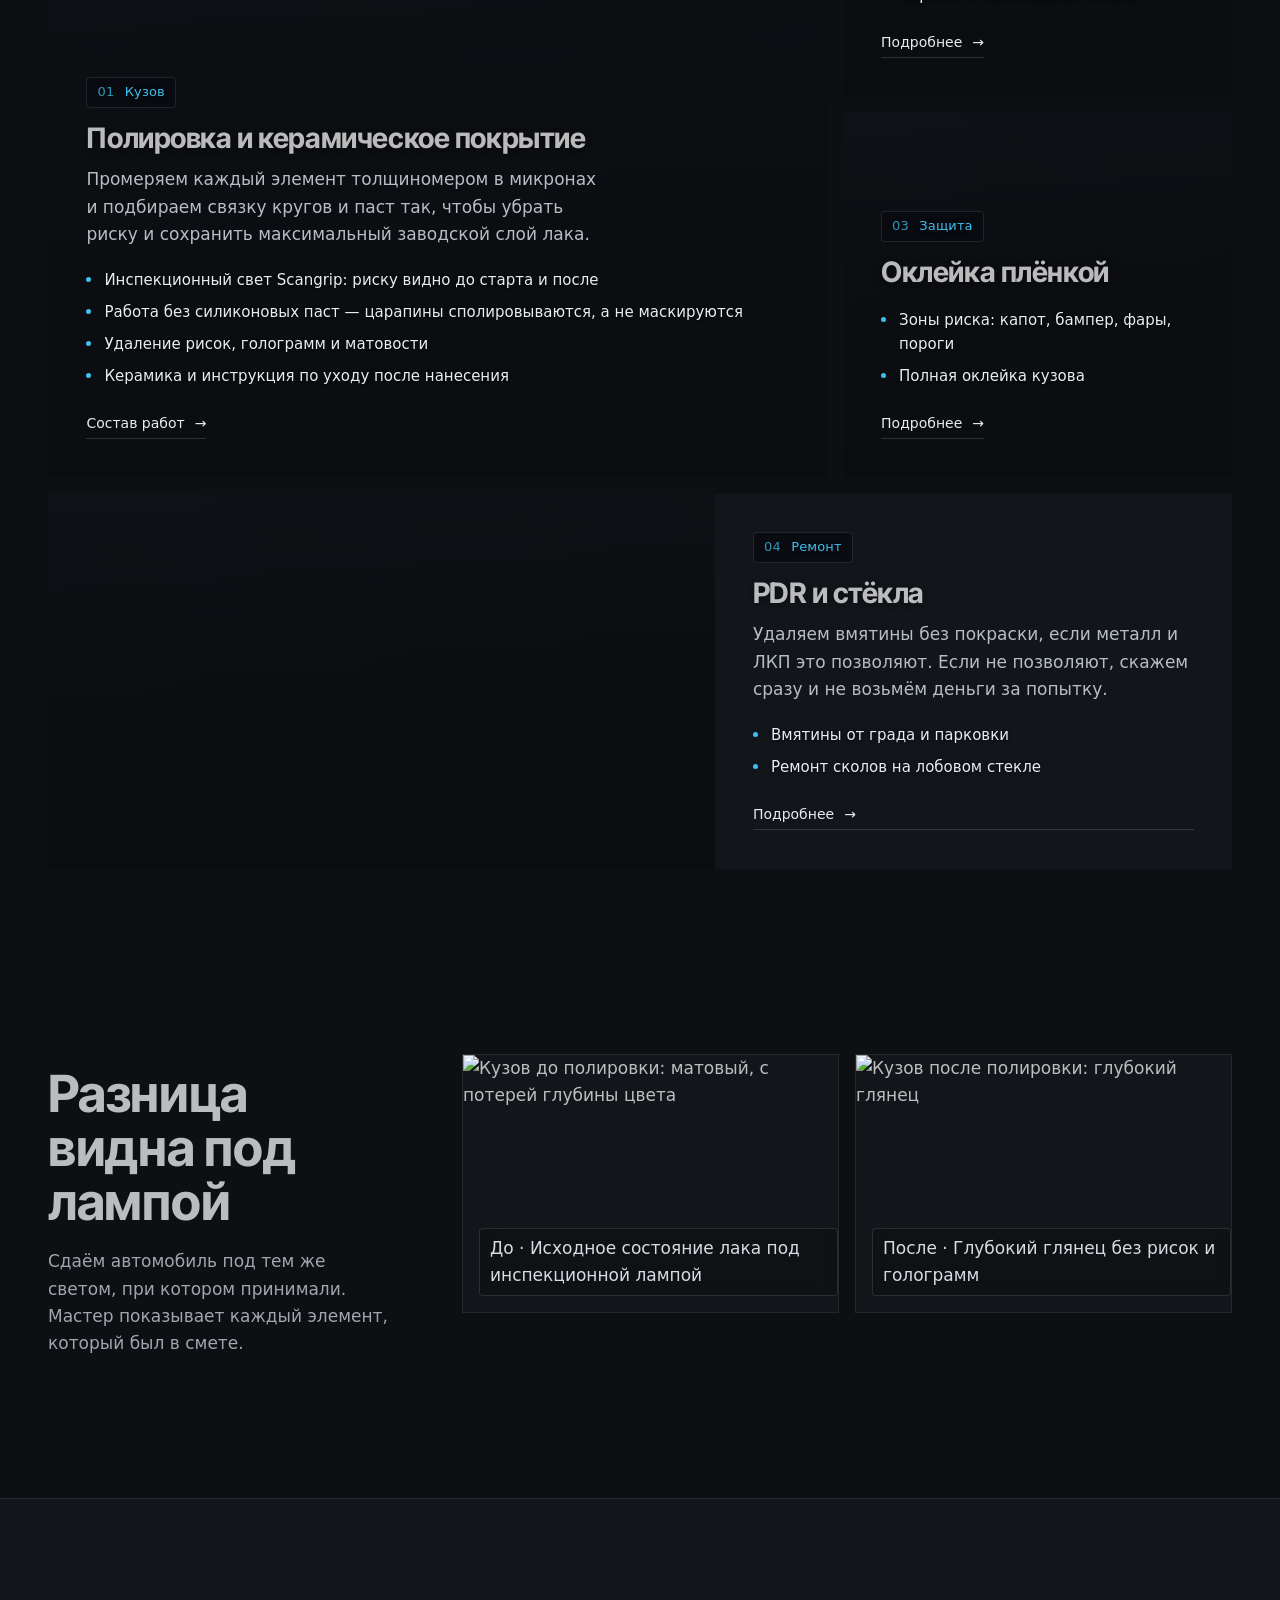
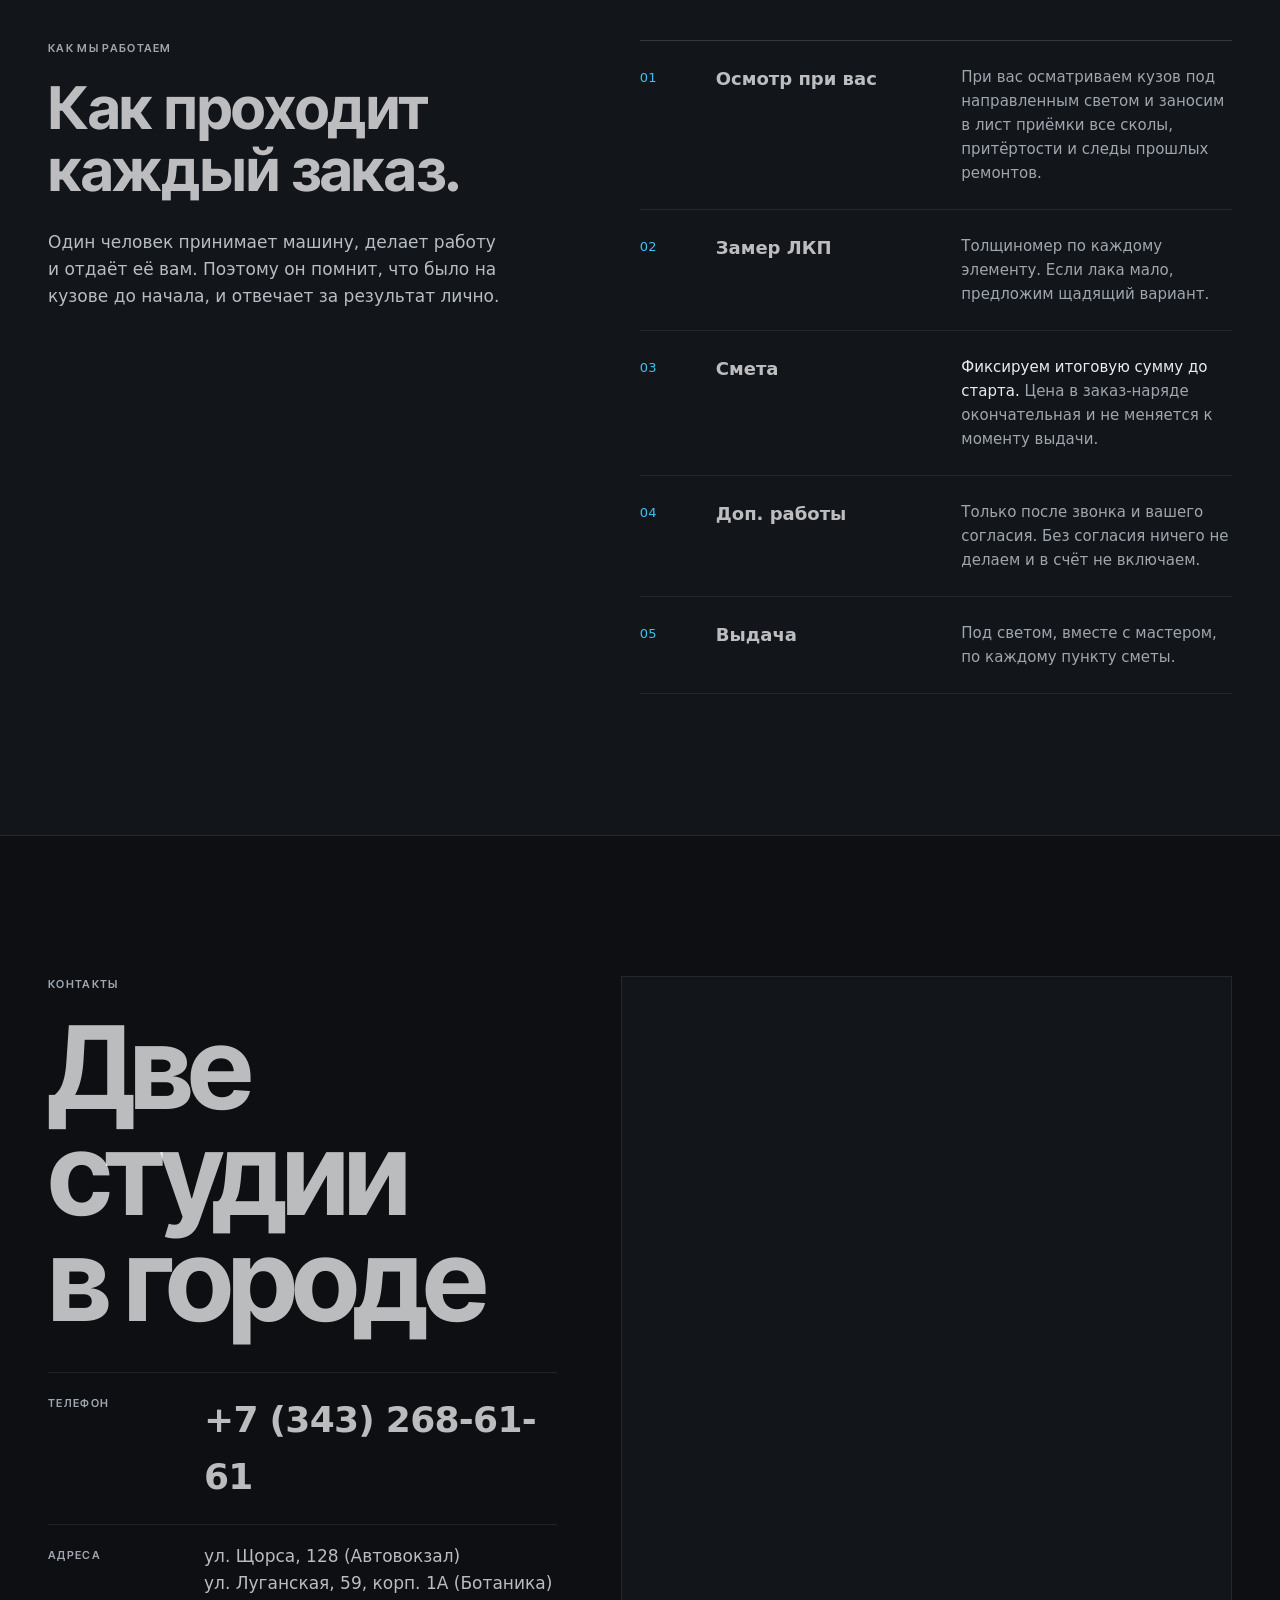
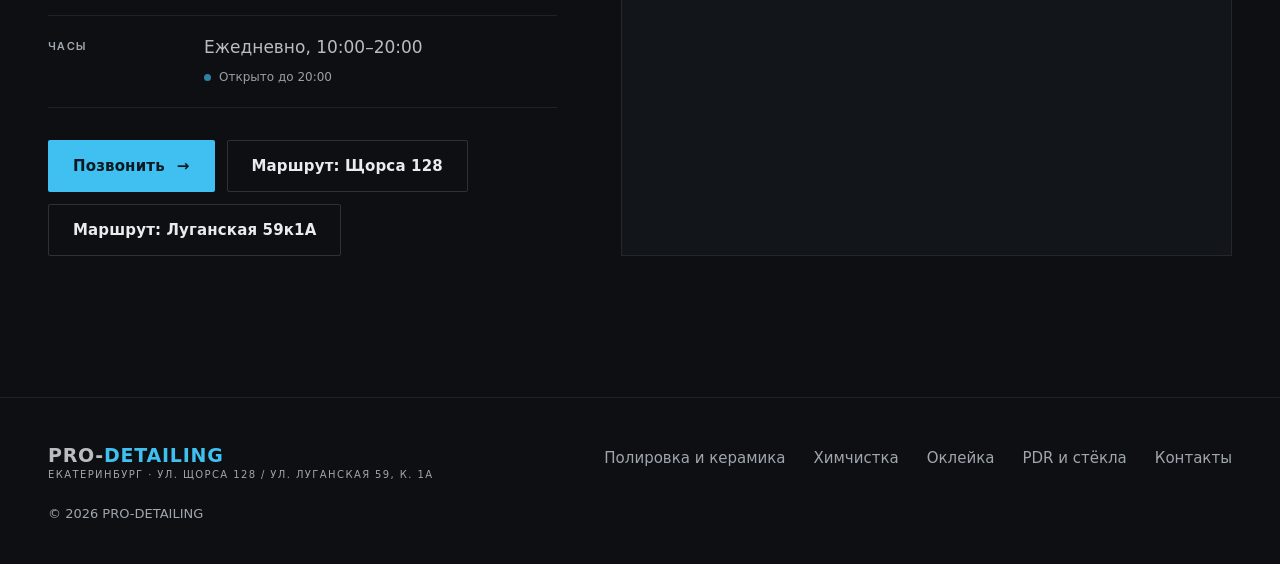
==== commit 9d0e86f5: "Форма заявки с select, выравнивание цен тарифов, бейдж Хит, чистка AI-штампов" ====
--- a/index.html
+++ b/index.html
@@ -295,8 +295,8 @@
             <div class="c-row">
               <span class="label">Адреса</span>
               <span>
-                • ул. Щорса, 128 (Автовокзал)<br>
-                • ул. Луганская, 59, корп. 1А (Ботаника)
+                ул. Щорса, 128 (Автовокзал)<br>
+                ул. Луганская, 59, корп. 1А (Ботаника)
               </span>
             </div>
             <div class="c-row">
--- a/assets/style.css
+++ b/assets/style.css
@@ -29,7 +29,7 @@
   /* Хром: только логотип и крупные заголовки */
   --chrome:linear-gradient(176deg,#FFFFFF 0%,#D9DEE4 30%,#8E969F 49%,#5E656D 53%,#C9CFD6 72%,#F2F4F6 100%);
   --sans:"Manrope",system-ui,-apple-system,"Segoe UI",Roboto,sans-serif;
-  --display:"Garamond Libre","Plus Jakarta Sans",system-ui,-apple-system,"Segoe UI",Roboto,serif;
+  --display:"Inter Tight",system-ui,-apple-system,"Segoe UI",Roboto,sans-serif;
   --mono:var(--sans);
   --ease:cubic-bezier(.2,.7,.1,1);
   --wrap:1280px;
@@ -166,6 +166,7 @@
 .card .num{font-size:13px;font-weight:500;letter-spacing:.01em}
 .card .num .mono{margin-right:6px;opacity:.75}
 .card .num,.card h3,.card .card-meta,.card .bullets li,.card .price{text-shadow:0 1px 6px rgba(0,0,0,.45)}
+.tiers .badge{position:absolute;top:16px;right:16px;z-index:2;font-size:11px;font-weight:700;letter-spacing:.06em;text-transform:uppercase;color:#04111A;background:#3FC0F0;padding:5px 11px;border-radius:4px;box-shadow:0 6px 18px rgba(0,0,0,.45)}
 /* Мелкий кегль списков на светлых фото: приглушённый белый и плотная тень */
 .card .bullets li{color:#E8EDF2;text-shadow:0 1px 3px rgba(0,0,0,.6)}
 /* Bento на главной: текст поднимается выше середины, верх оверлея плотнее */
@@ -366,7 +367,7 @@
 .tiers .card .price{margin-top:auto;padding-top:24px}
   .tiers .card .media{opacity:.55}
   .tiers .card .media::after{background:linear-gradient(to top,rgba(10,12,16,.97) 0%,rgba(10,12,16,.93) 60%,rgba(10,12,16,.82) 100%)}
-.tiers .card.is-featured{outline:1px solid rgba(63,192,240,.55);outline-offset:-1px}
+.tiers .card.is-featured{outline:1px solid rgba(63,192,240,.55);outline-offset:-1px;border:1px solid transparent}
 .tiers .card.is-featured::before{content:"";position:absolute;left:0;right:0;top:0;height:2px;background:var(--cyan);z-index:2}
 .card-meta{margin:8px 0 0;font-size:14px;color:var(--muted);font-variant-numeric:tabular-nums}
 .price{display:block;margin-top:18px;font-size:22px;font-weight:600;color:var(--text);font-variant-numeric:tabular-nums}
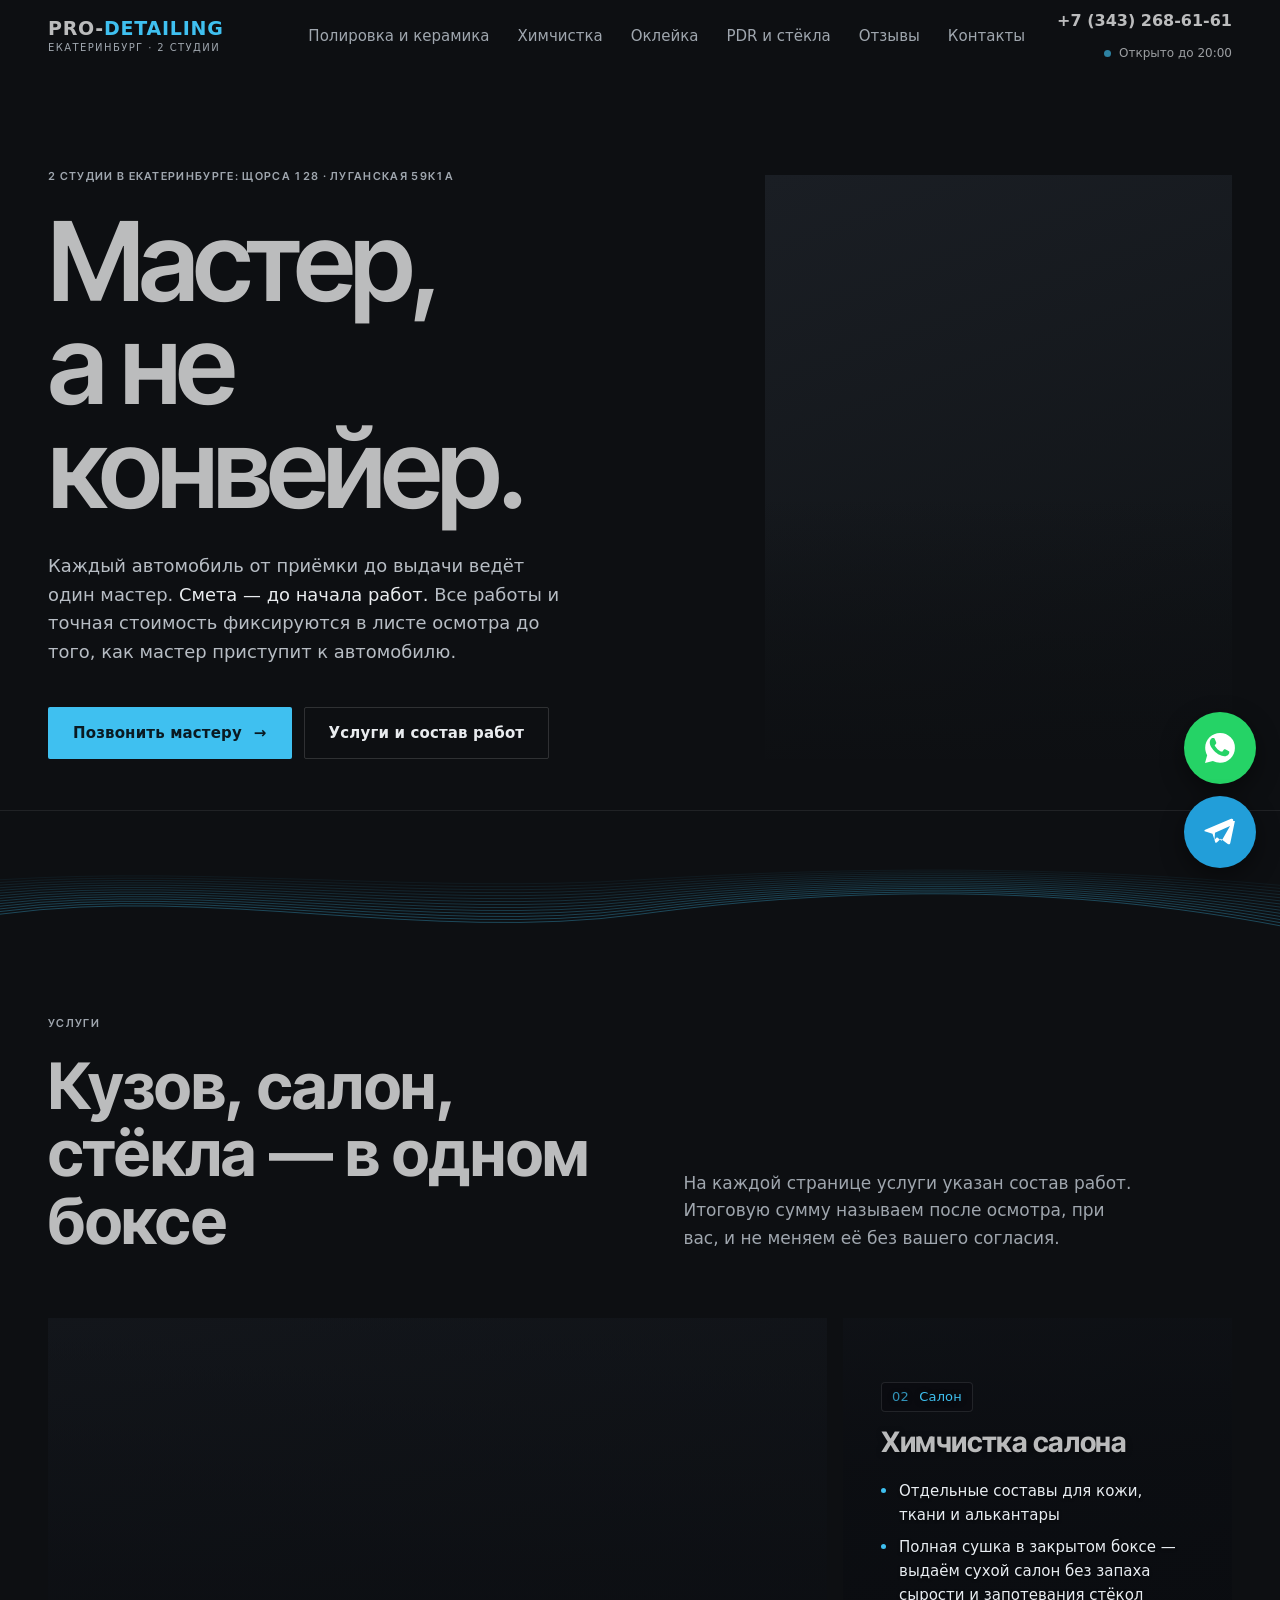
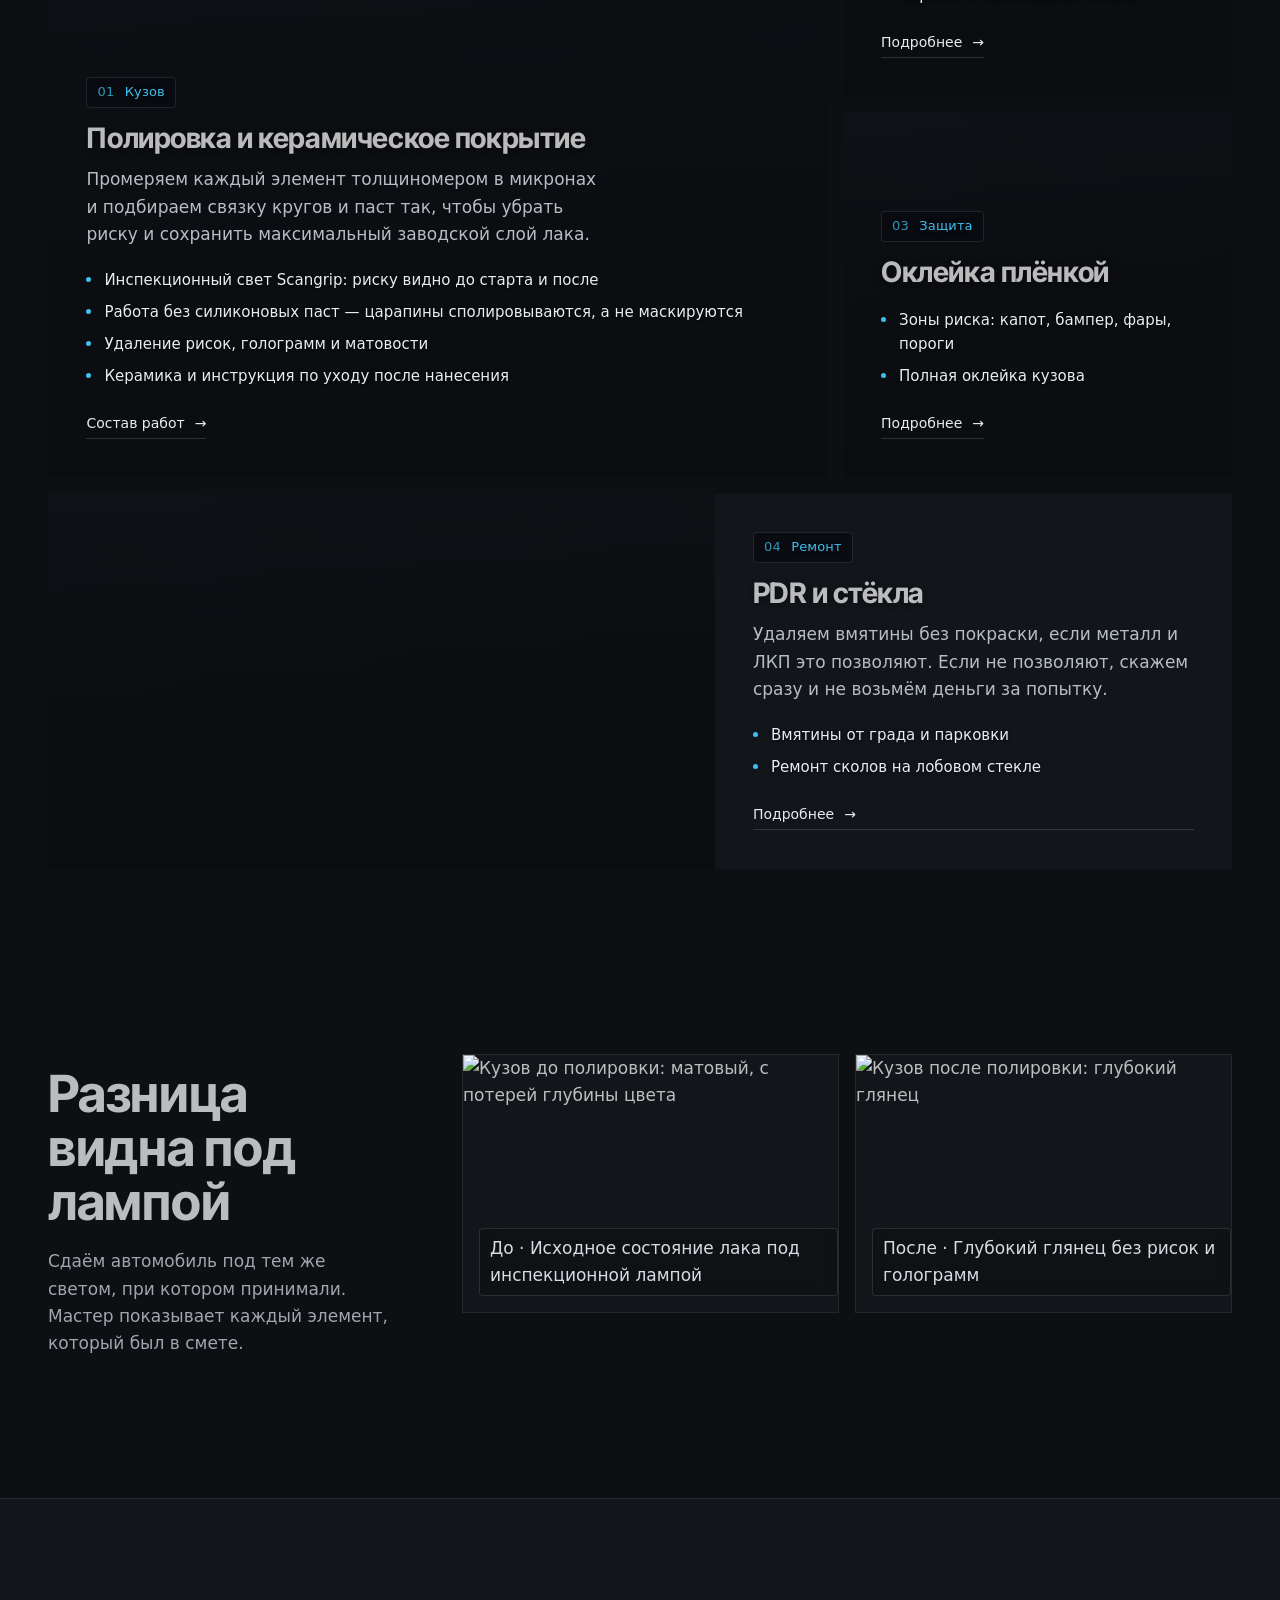
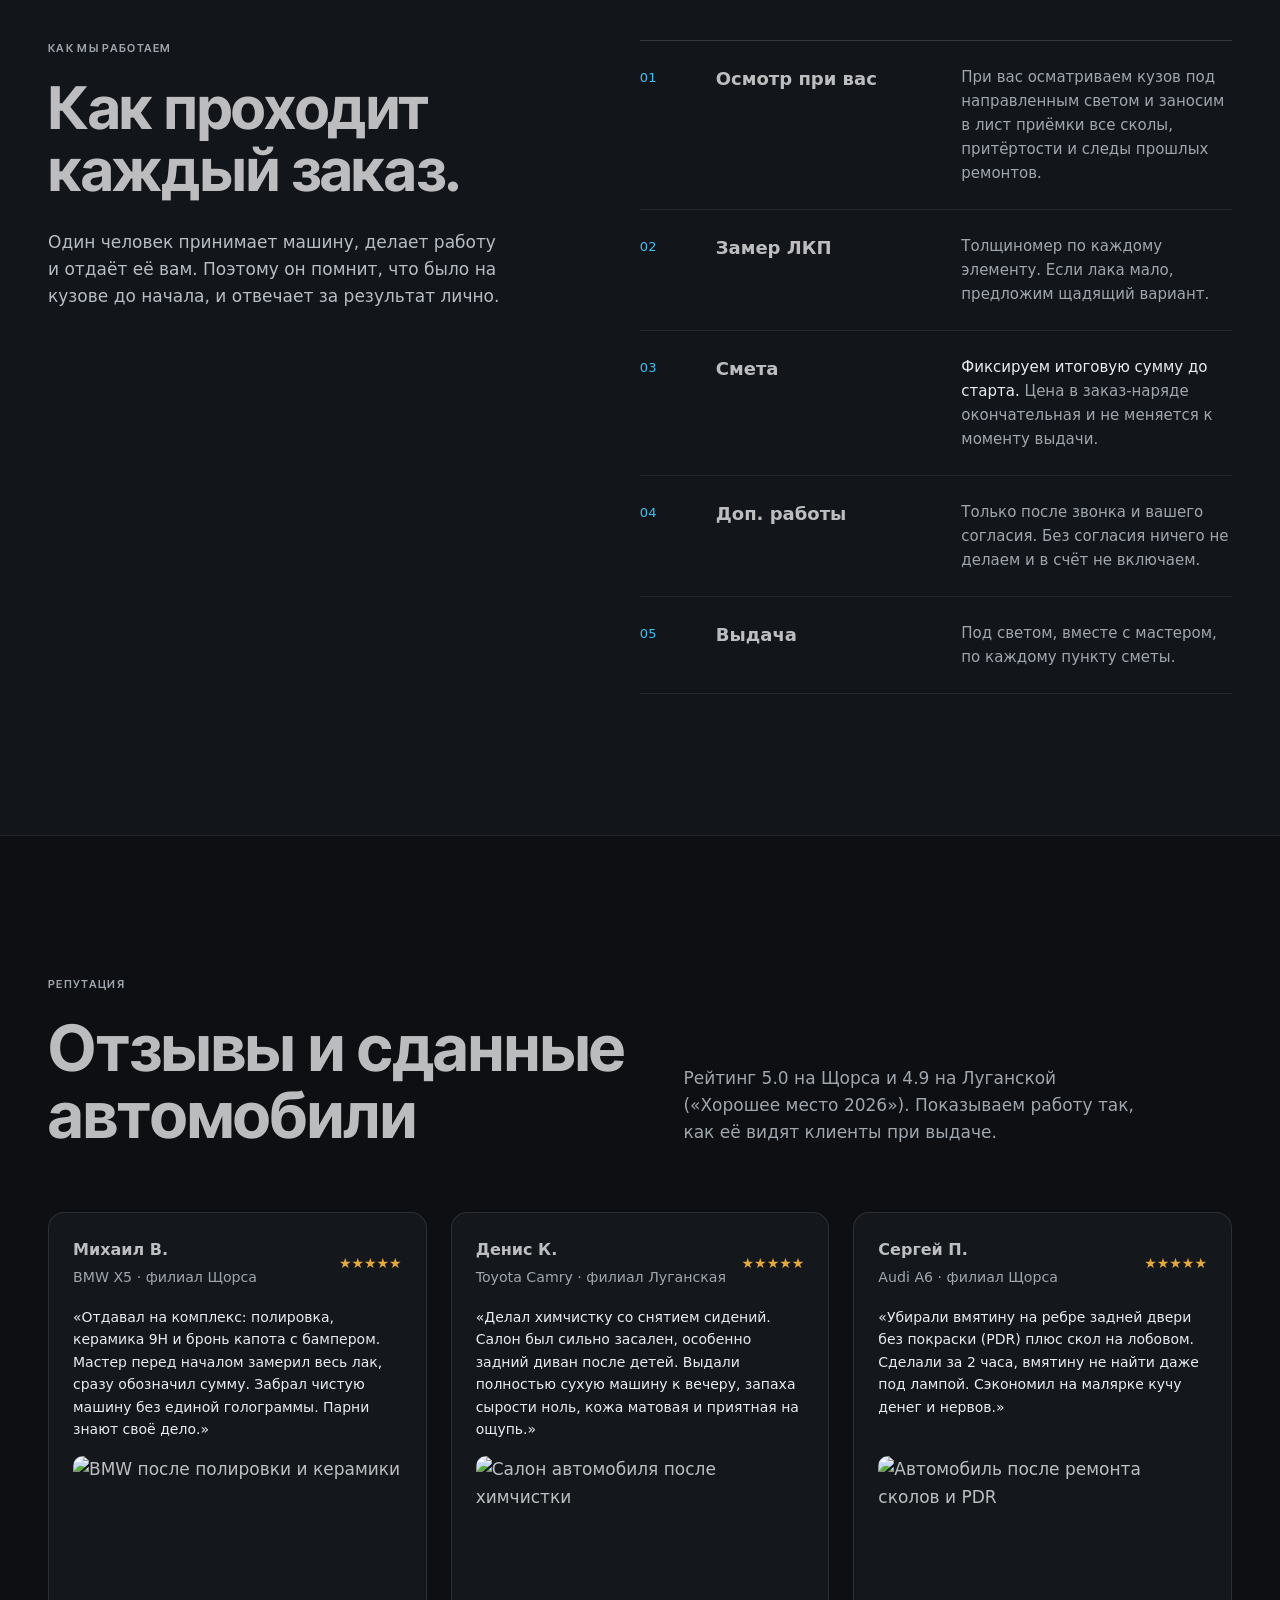
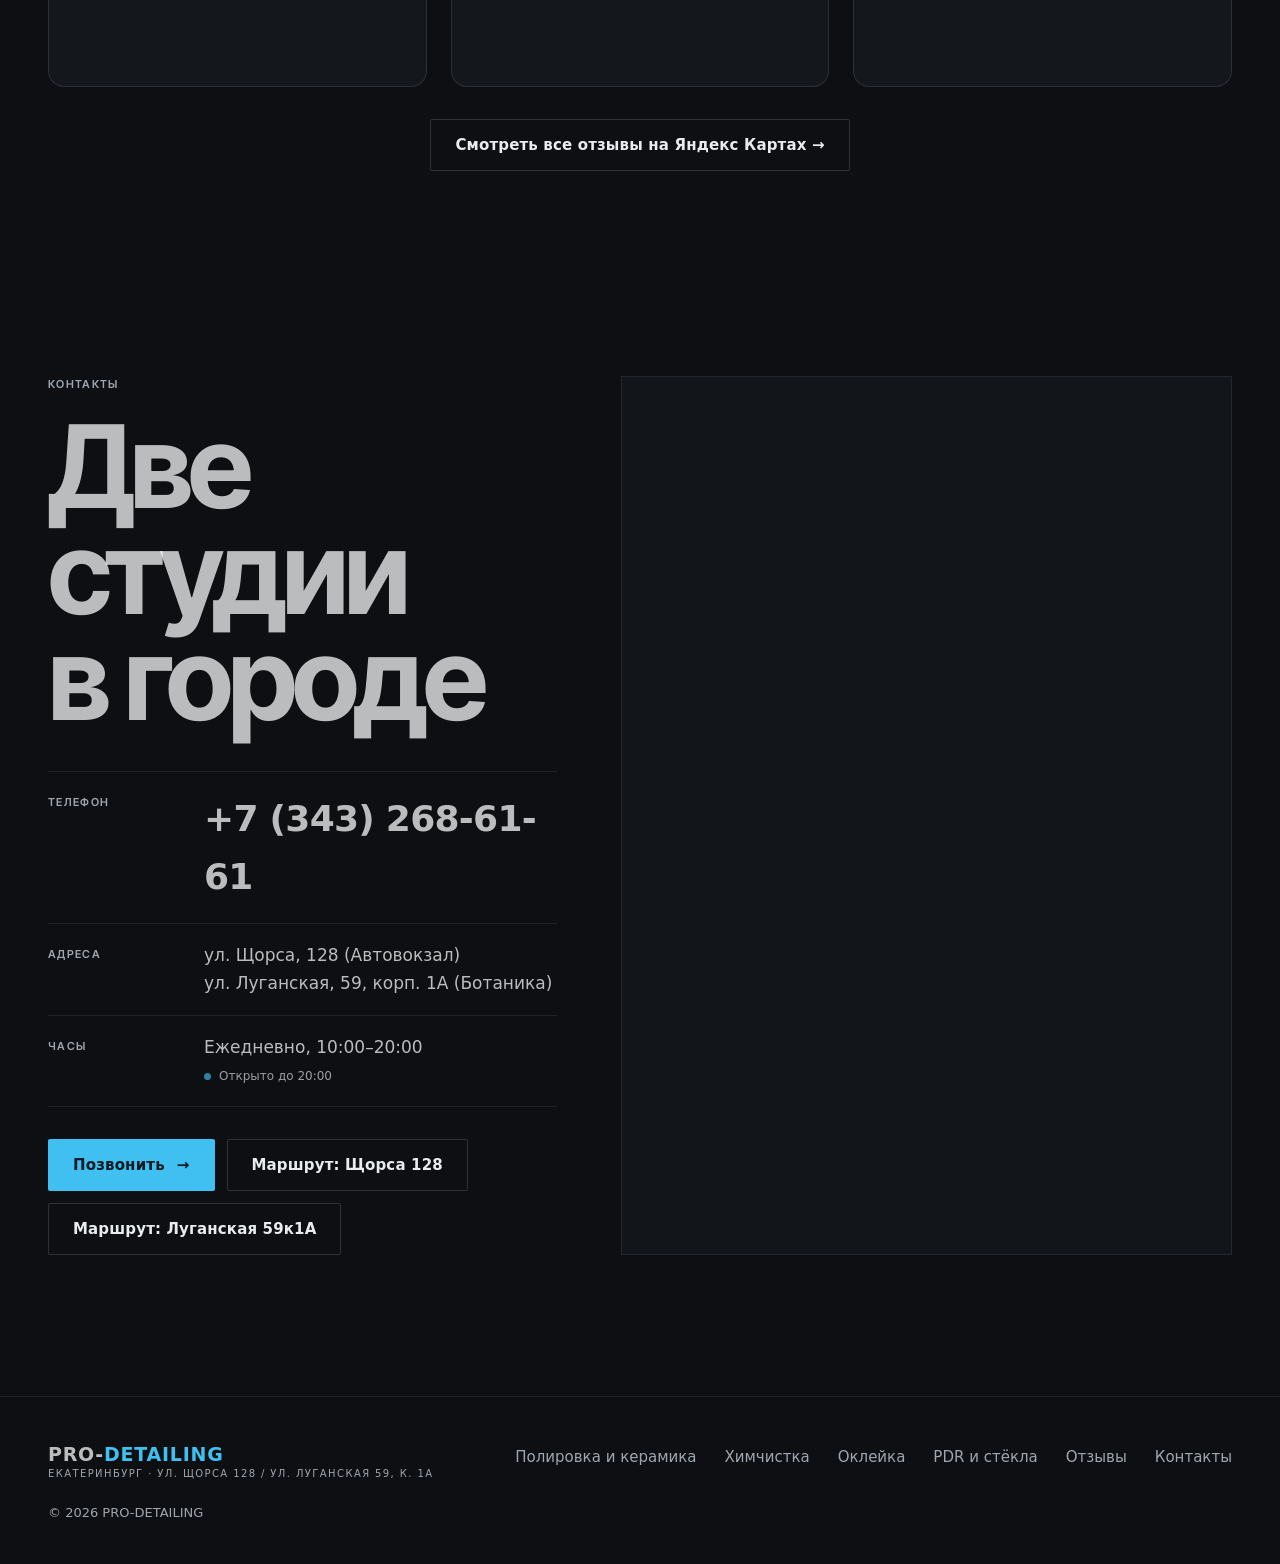
==== commit 80e1fa2c: "Главная: секция Отзывы и результаты работ; пункт Отзывы в навигации и футере всех страниц" ====
--- a/index.html
+++ b/index.html
@@ -67,6 +67,7 @@
       <a href="himchistka.html">Химчистка</a>
       <a href="okleyka.html">Оклейка</a>
       <a href="pdr-stekla.html">PDR и стёкла</a>
+      <a href="index.html#reviews">Отзывы</a>
       <a href="kontakty.html">Контакты</a>
     </nav>
     <div class="header-meta">
@@ -84,7 +85,8 @@
   <a href="himchistka.html">Химчистка салона</a>
   <a href="okleyka.html">Оклейка плёнкой</a>
   <a href="pdr-stekla.html">PDR и стёкла</a>
-  <a href="kontakty.html">Контакты</a>
+  <a href="index.html#reviews">Отзывы</a>
+      <a href="kontakty.html">Контакты</a>
   <p class="mnav-meta">Щорса 128 · Луганская 59к1А · 10:00–20:00 ежедневно</p>
 </nav>
 
@@ -281,7 +283,90 @@
   </section>
 
   <!-- ===== Контакты ===== -->
-  <section class="section contacts" id="contacts" aria-labelledby="contacts-title">
+<!-- ===== Отзывы и работы ===== -->
+<section class="section" id="reviews" aria-labelledby="reviews-title">
+  <div class="wrap">
+    <div class="section-head">
+      <div>
+        <p class="label reveal"><span class="tick"></span>Репутация</p>
+        <h2 id="reviews-title" class="reveal" style="margin-top: 20px;">Отзывы и сданные автомобили</h2>
+      </div>
+      <p class="reveal">Рейтинг 5.0 на Щорса и 4.9 на Луганской («Хорошее место 2026»). Показываем работу так, как её видят клиенты при выдаче.</p>
+    </div>
+
+    <!-- Сетка отзывов с фото -->
+    <div class="reviews-grid reveal" style="display: grid; grid-template-columns: repeat(auto-fit, minmax(320px, 1fr)); gap: 24px; margin-top: 36px;">
+
+      <!-- Карточка 1 -->
+      <article class="card" style="padding: 24px; background: var(--bg-card, #14171C); border: 1px solid var(--border, rgba(255,255,255,0.1)); border-radius: 16px; display: flex; flex-direction: column; justify-content: space-between;">
+        <div>
+          <div style="display: flex; justify-content: space-between; align-items: center; margin-bottom: 16px;">
+            <div>
+              <b style="font-size: 16px; display: block;">Михаил В.</b>
+              <small style="color: var(--muted, #8E95A2);">BMW X5 · филиал Щорса</small>
+            </div>
+            <span style="color: #E5A93C; font-size: 14px;">★★★★★</span>
+          </div>
+          <p style="color: var(--text, #F0F2F5); font-size: 14px; line-height: 1.6; margin: 0 0 16px;">
+            «Отдавал на комплекс: полировка, керамика 9H и бронь капота с бампером. Мастер перед началом замерил весь лак, сразу обозначил сумму. Забрал чистую машину без единой голограммы. Парни знают своё дело.»
+          </p>
+        </div>
+        <figure style="margin: 0; border-radius: 10px; overflow: hidden; aspect-ratio: 16/10;" data-img>
+          <img loading="lazy" src="https://images.unsplash.com/photo-1555215695-3004980ad54e?auto=format&fit=crop&w=800&q=80" alt="BMW после полировки и керамики" style="width: 100%; height: 100%; object-fit: cover; display: block;">
+        </figure>
+      </article>
+
+      <!-- Карточка 2 -->
+      <article class="card" style="padding: 24px; background: var(--bg-card, #14171C); border: 1px solid var(--border, rgba(255,255,255,0.1)); border-radius: 16px; display: flex; flex-direction: column; justify-content: space-between;">
+        <div>
+          <div style="display: flex; justify-content: space-between; align-items: center; margin-bottom: 16px;">
+            <div>
+              <b style="font-size: 16px; display: block;">Денис К.</b>
+              <small style="color: var(--muted, #8E95A2);">Toyota Camry · филиал Луганская</small>
+            </div>
+            <span style="color: #E5A93C; font-size: 14px;">★★★★★</span>
+          </div>
+          <p style="color: var(--text, #F0F2F5); font-size: 14px; line-height: 1.6; margin: 0 0 16px;">
+            «Делал химчистку со снятием сидений. Салон был сильно засален, особенно задний диван после детей. Выдали полностью сухую машину к вечеру, запаха сырости ноль, кожа матовая и приятная на ощупь.»
+          </p>
+        </div>
+        <figure style="margin: 0; border-radius: 10px; overflow: hidden; aspect-ratio: 16/10;" data-img>
+          <img loading="lazy" src="https://images.unsplash.com/photo-1549399542-7e3f8b79c341?auto=format&fit=crop&w=800&q=80" alt="Салон автомобиля после химчистки" style="width: 100%; height: 100%; object-fit: cover; display: block;">
+        </figure>
+      </article>
+
+      <!-- Карточка 3 -->
+      <article class="card" style="padding: 24px; background: var(--bg-card, #14171C); border: 1px solid var(--border, rgba(255,255,255,0.1)); border-radius: 16px; display: flex; flex-direction: column; justify-content: space-between;">
+        <div>
+          <div style="display: flex; justify-content: space-between; align-items: center; margin-bottom: 16px;">
+            <div>
+              <b style="font-size: 16px; display: block;">Сергей П.</b>
+              <small style="color: var(--muted, #8E95A2);">Audi A6 · филиал Щорса</small>
+            </div>
+            <span style="color: #E5A93C; font-size: 14px;">★★★★★</span>
+          </div>
+          <p style="color: var(--text, #F0F2F5); font-size: 14px; line-height: 1.6; margin: 0 0 16px;">
+            «Убирали вмятину на ребре задней двери без покраски (PDR) плюс скол на лобовом. Сделали за 2 часа, вмятину не найти даже под лампой. Сэкономил на малярке кучу денег и нервов.»
+          </p>
+        </div>
+        <figure style="margin: 0; border-radius: 10px; overflow: hidden; aspect-ratio: 16/10;" data-img>
+          <img loading="lazy" src="https://images.unsplash.com/photo-1605559424843-9e4c228bf1c2?auto=format&fit=crop&w=800&q=80" alt="Автомобиль после ремонта сколов и PDR" style="width: 100%; height: 100%; object-fit: cover; display: block;">
+        </figure>
+      </article>
+
+    </div>
+
+    <!-- Плашка со ссылкой на Яндекс Карты -->
+    <div style="margin-top: 32px; text-align: center;" class="reveal">
+      <a class="btn btn-ghost" target="_blank" rel="noopener"
+         href="https://yandex.ru/maps/?text=PRO-DETAILING%20%D0%95%D0%BA%D0%B0%D1%82%D0%B5%D1%80%D0%B8%D0%BD%D0%B1%D1%83%D1%80%D0%B3">
+        Смотреть все отзывы на Яндекс Картах →
+      </a>
+    </div>
+  </div>
+</section>
+
+<section class="section contacts" id="contacts" aria-labelledby="contacts-title">
     <div class="wrap contacts-grid">
       <div>
         <p class="label reveal"><span class="tick"></span>Контакты</p>
@@ -340,6 +425,7 @@
       <a href="himchistka.html">Химчистка</a>
       <a href="okleyka.html">Оклейка</a>
       <a href="pdr-stekla.html">PDR и стёкла</a>
+      <a href="index.html#reviews">Отзывы</a>
       <a href="kontakty.html">Контакты</a>
     </nav>
     <p class="foot-copy">© <span id="year">2026</span> PRO-DETAILING</p>
--- a/assets/style.css
+++ b/assets/style.css
@@ -234,7 +234,9 @@
 @media (max-width:760px){.steps{grid-template-columns:1fr;gap:22px}}
 
 /* ===== Контакты ===== */
+.locate{padding-bottom:0}
 .contacts-grid{display:grid;grid-template-columns:1fr 1.2fr;gap:clamp(32px,5vw,72px);align-items:stretch}
+.contacts{padding-top:clamp(40px,5vw,64px)}
 .contacts h2{font-size:clamp(56px,9vw,132px);line-height:.92;letter-spacing:-.045em}
 .c-list{margin-top:40px;display:grid;gap:0;border-top:1px solid var(--line)}
 .c-row{display:grid;grid-template-columns:140px 1fr;gap:16px;padding:18px 0;border-bottom:1px solid var(--line)}
@@ -414,6 +416,20 @@
 .map-panel .btn{margin-top:22px}
 
 /* ---- Горизонтальная карточка на всю ширину bento ---- */
+/* Филиалы на kontakty */
+.branches{display:grid;grid-template-columns:repeat(auto-fit,minmax(300px,1fr));gap:24px;margin-top:32px}
+.branches .card{min-height:0;justify-content:flex-start;background:var(--bg-card,#14171C);border:1px solid var(--border,rgba(255,255,255,.1));border-radius:16px;padding:28px}
+.branches .branch-head{display:flex;justify-content:space-between;align-items:flex-start;gap:12px;margin-bottom:16px}
+.branches .branch-head .mono{color:var(--accent,#E5A93C);font-weight:500}
+.branches .branch-tag{font-size:13px;color:var(--muted,#8E95A2);background:rgba(255,255,255,.05);padding:4px 10px;border-radius:20px;white-space:nowrap}
+.branches .branch-tag.is-rated{color:#E5A93C;background:rgba(229,169,60,.1);font-weight:500}
+.branches h3{margin:0 0 10px;font-size:22px}
+.branches .branch-desc{color:var(--muted,#8E95A2);font-size:14px;line-height:1.5;margin:0 0 16px}
+.branches .branch-info{font-size:13px;color:var(--muted,#8E95A2);flex:1}
+.branches .branch-info p{margin:4px 0}
+.branches .btn{margin-top:20px;justify-content:center;text-align:center}
+.card-rows .section-head p{margin-bottom:.35em}
+
 .card-row{grid-column:1 / -1;display:grid;grid-template-columns:1.2fr 1fr;min-height:360px}
 .card-row .media{position:relative;inset:auto;z-index:0}
 .card-row .media::after{background:linear-gradient(90deg,rgba(18,21,26,0) 55%,var(--bg-2) 100%)}
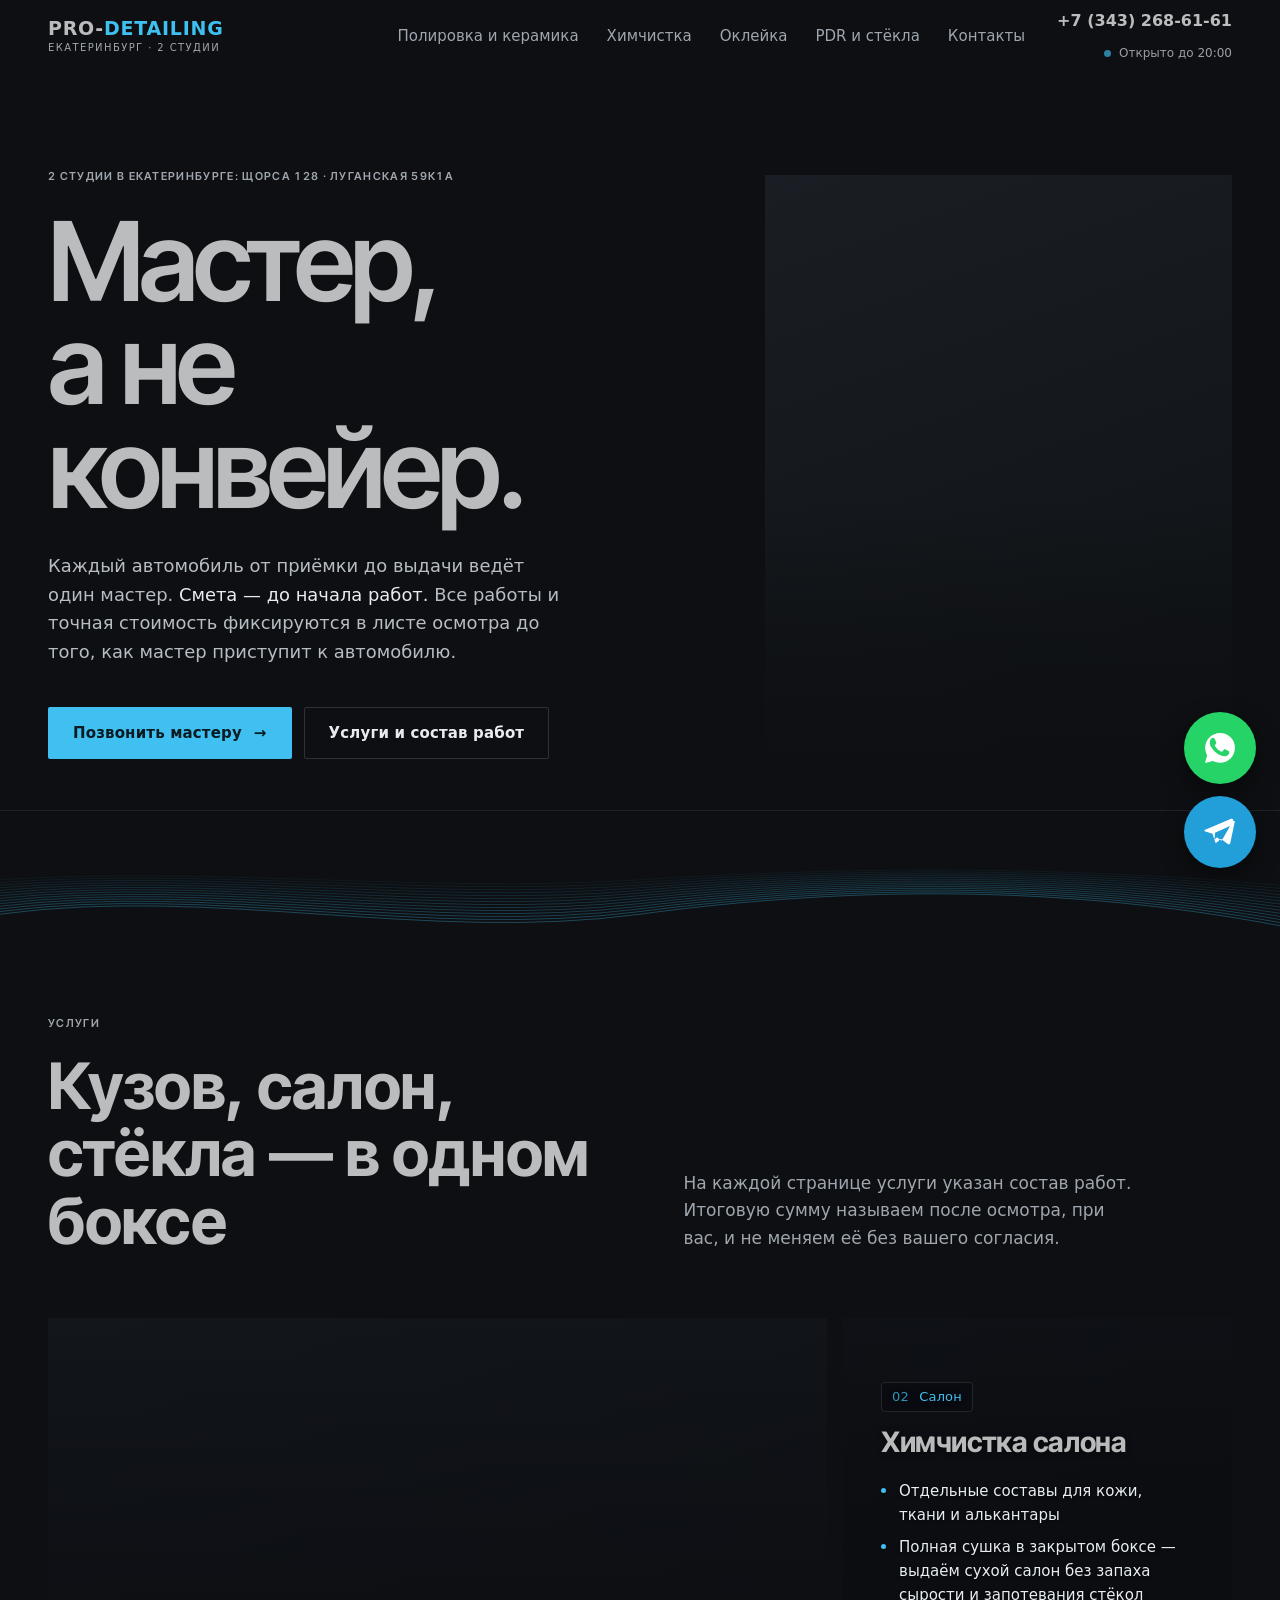
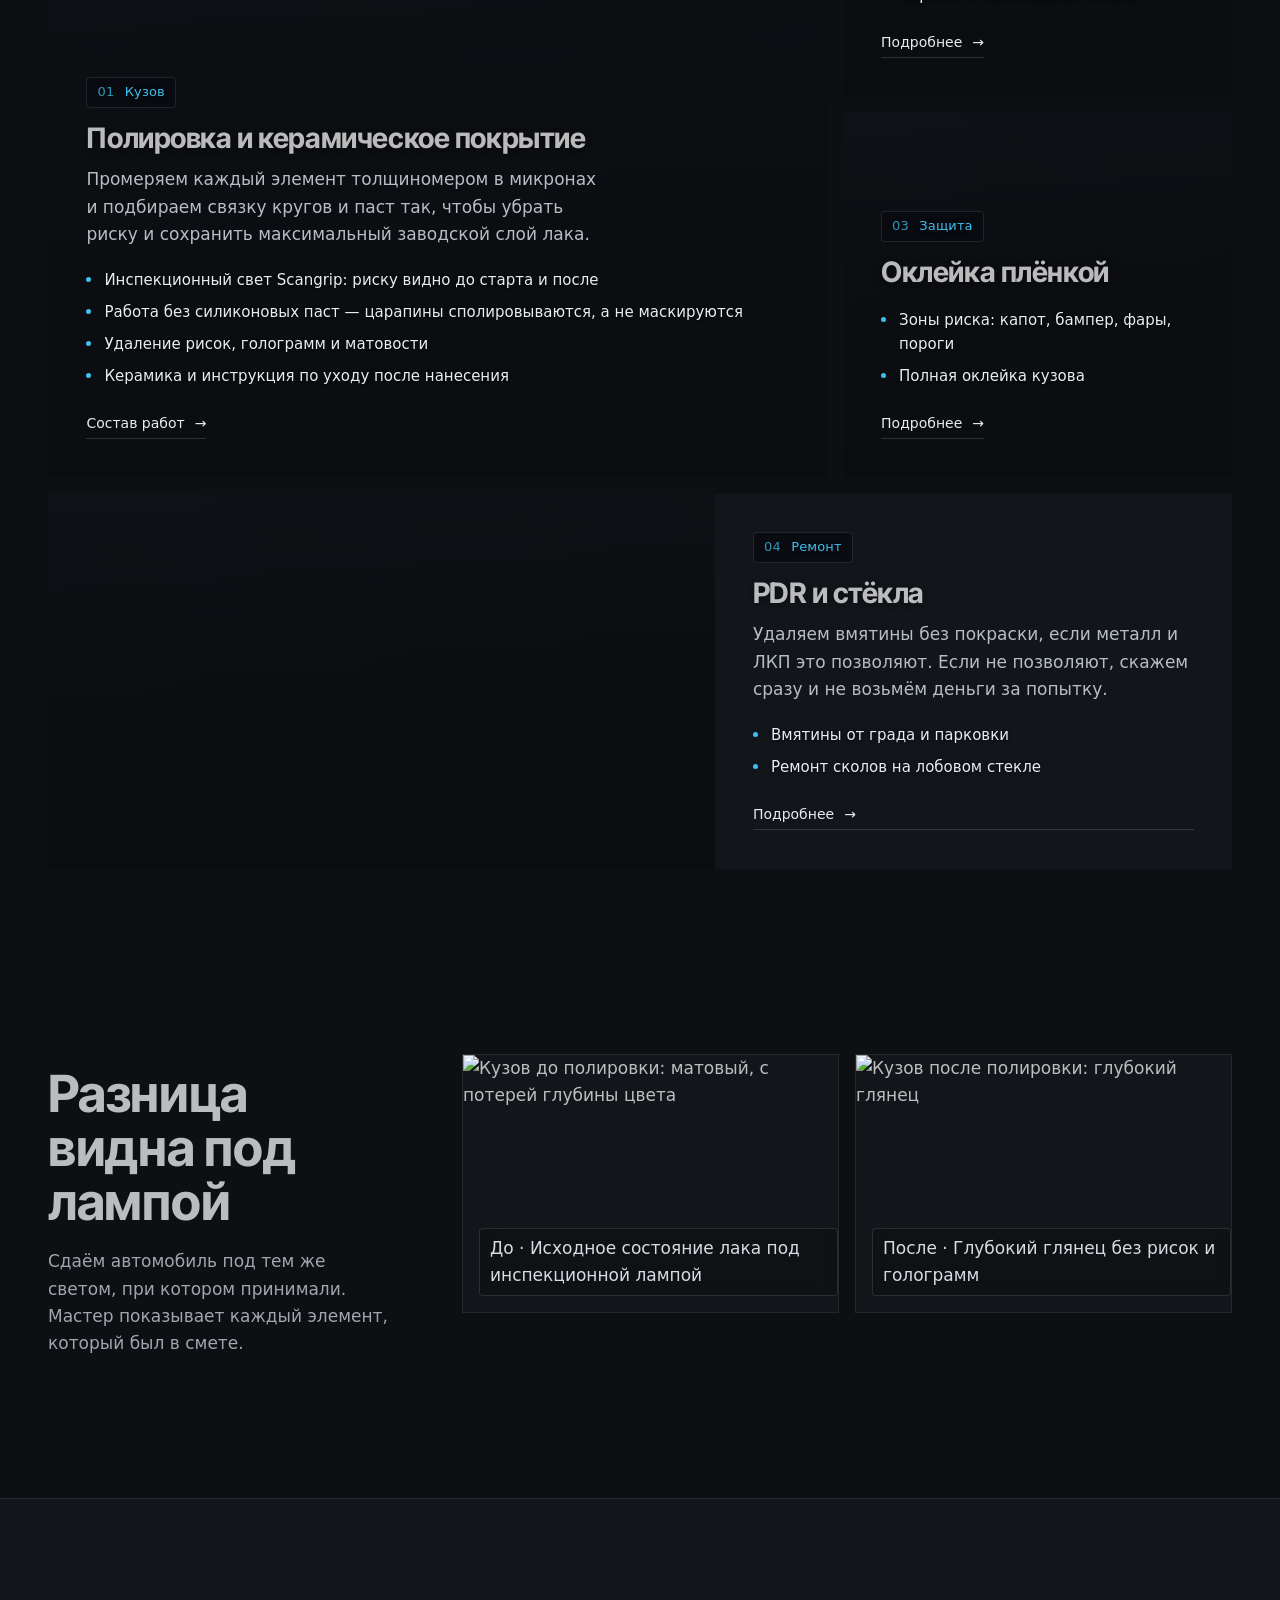
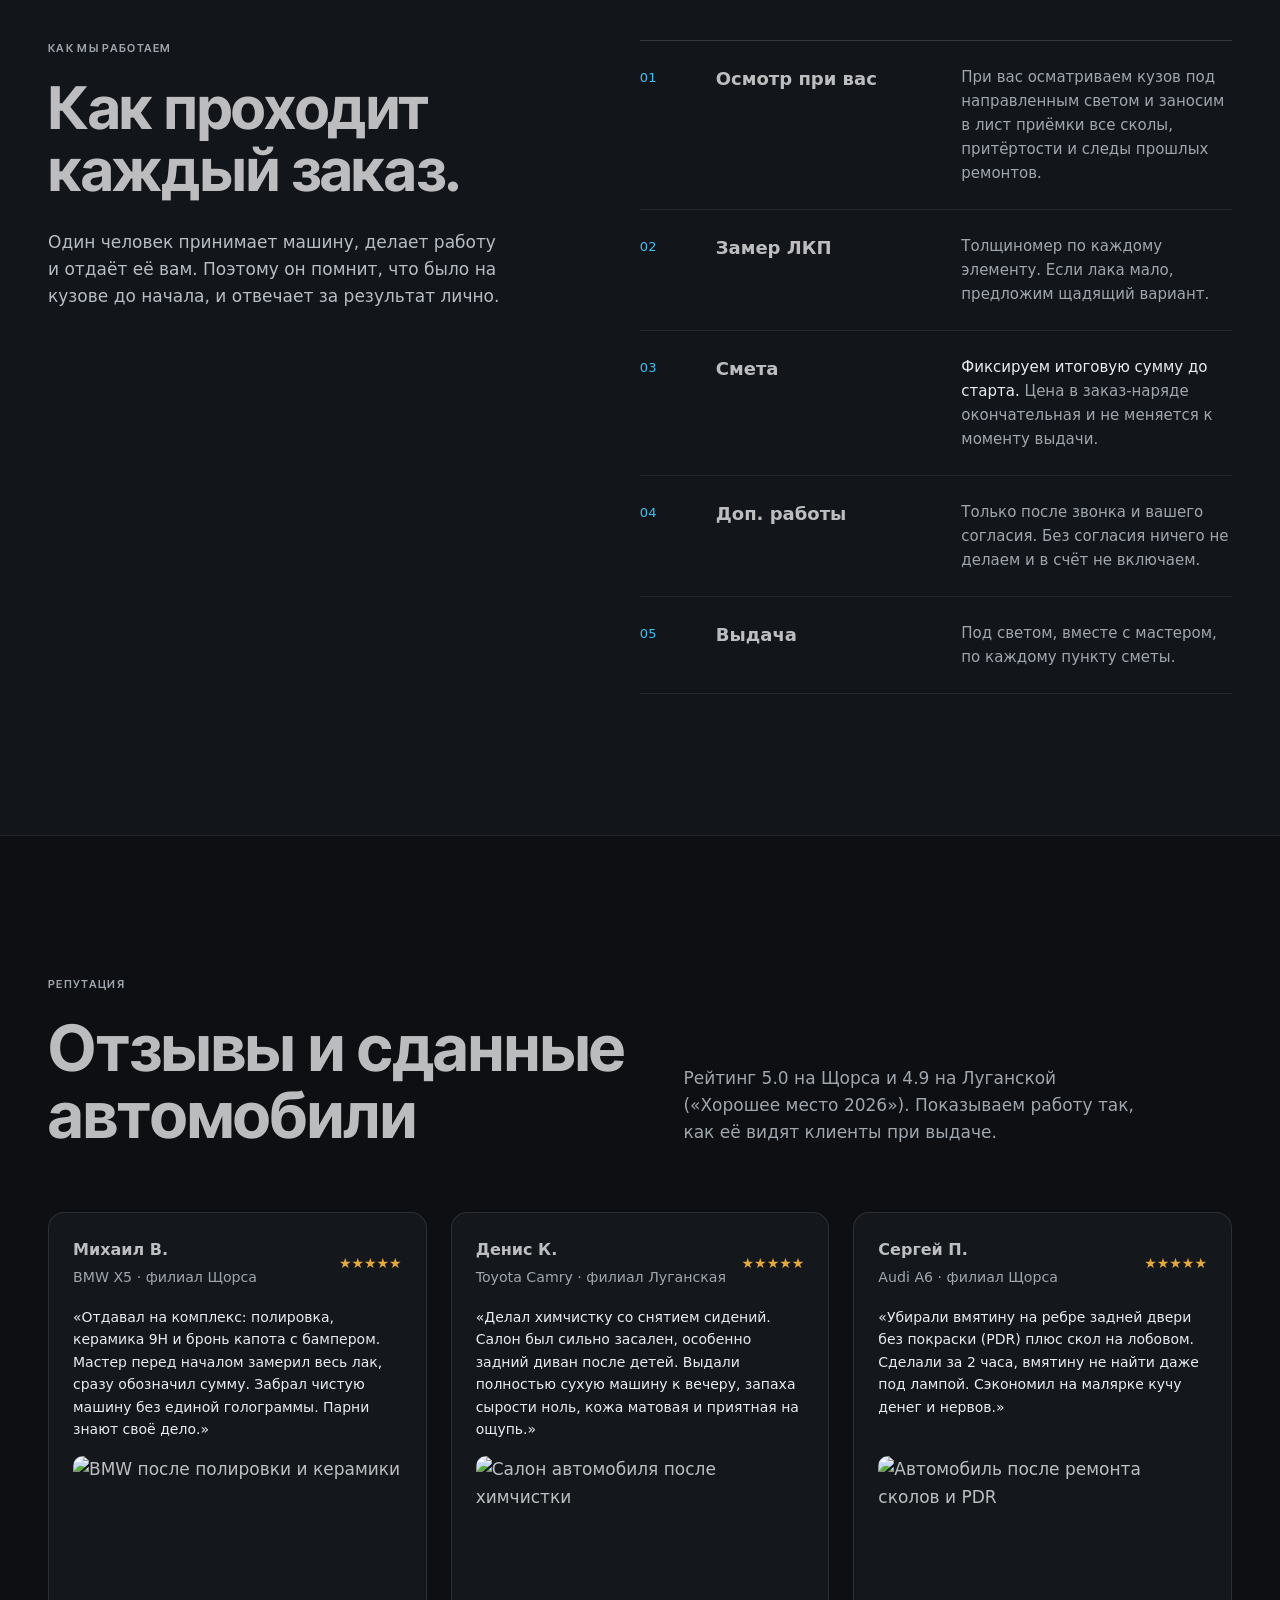
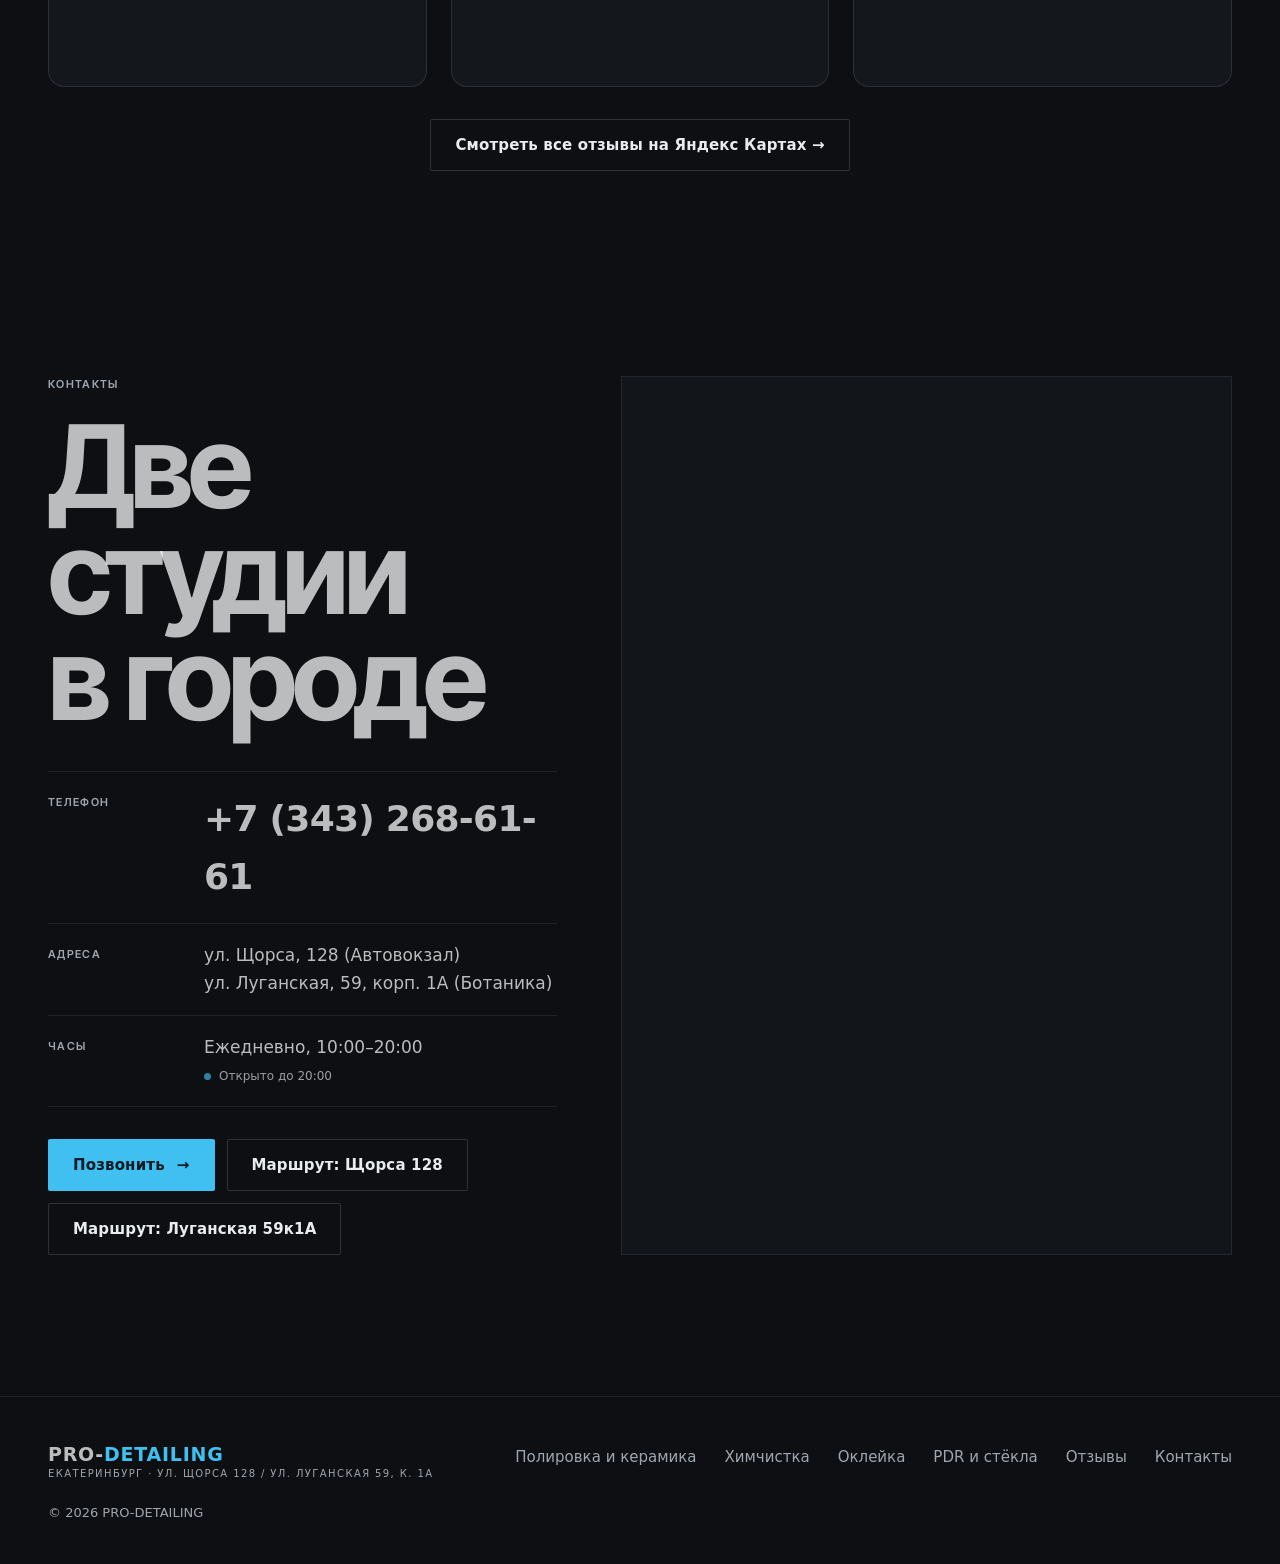
==== commit 75d8a8a9: "Навигация: убрана ссылка на отзывы из шапки и мобильного меню, осталась только в футере; секция revi" ====
--- a/index.html
+++ b/index.html
@@ -67,7 +67,6 @@
       <a href="himchistka.html">Химчистка</a>
       <a href="okleyka.html">Оклейка</a>
       <a href="pdr-stekla.html">PDR и стёкла</a>
-      <a href="index.html#reviews">Отзывы</a>
       <a href="kontakty.html">Контакты</a>
     </nav>
     <div class="header-meta">
@@ -85,7 +84,6 @@
   <a href="himchistka.html">Химчистка салона</a>
   <a href="okleyka.html">Оклейка плёнкой</a>
   <a href="pdr-stekla.html">PDR и стёкла</a>
-  <a href="index.html#reviews">Отзывы</a>
       <a href="kontakty.html">Контакты</a>
   <p class="mnav-meta">Щорса 128 · Луганская 59к1А · 10:00–20:00 ежедневно</p>
 </nav>
